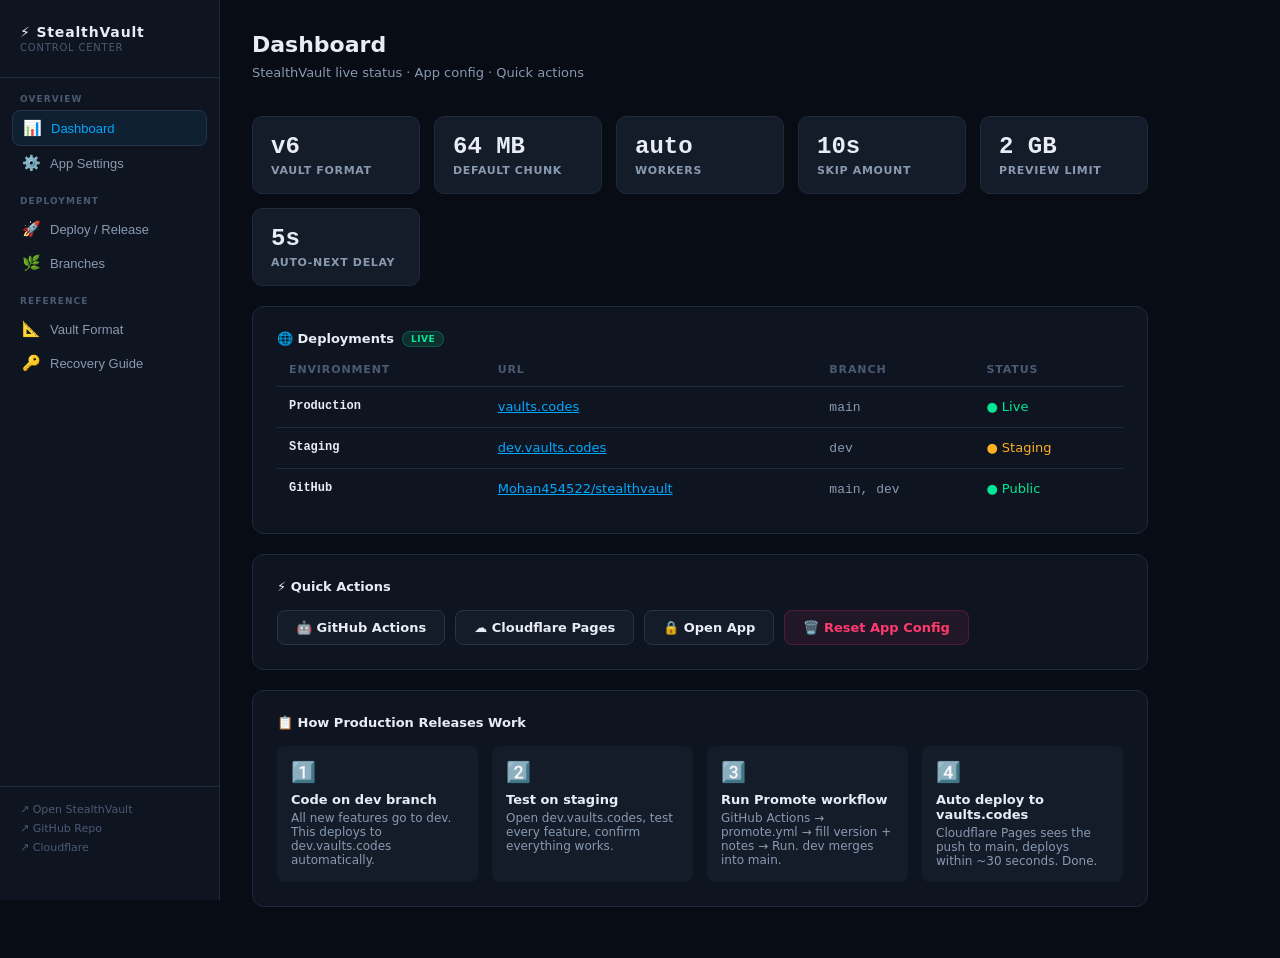
==== admin.html @ e1eabdc8 "feat: admin control center + GitHub Actions CI/CD pipeline admin.html — Control Center page:   - Das" ====
<!DOCTYPE html>
<html lang="en">
<head>
  <meta charset="UTF-8" />
  <meta name="viewport" content="width=device-width,initial-scale=1" />
  <title>StealthVault — Control Center</title>
  <style>
    :root {
      --bg:#080c14; --surface:#0f1520; --surface2:#141c2a; --surface3:#1a2235;
      --border:#1e2a3d; --border2:#263349;
      --text:#e8edf5; --text2:#8899b0; --text3:#4a5a72;
      --accent:#00a8ff; --accent2:#0066cc; --adim:rgba(0,168,255,0.08);
      --success:#00e896; --error:#ff3a6e; --warn:#ffb020; --purple:#7c3aed;
      --font:'Inter',system-ui,sans-serif; --mono:'JetBrains Mono','Fira Code',monospace;
      --t:0.18s ease;
    }
    * { box-sizing:border-box; margin:0; padding:0; }
    body { background:var(--bg); color:var(--text); font-family:var(--font); min-height:100vh; display:flex; }

    /* ── Sidebar ── */
    .sidebar {
      width:220px; flex-shrink:0; background:var(--surface); border-right:1px solid var(--border);
      display:flex; flex-direction:column; padding:24px 0; position:sticky; top:0; height:100vh; overflow-y:auto;
    }
    .sidebar-logo { padding:0 20px 24px; border-bottom:1px solid var(--border); margin-bottom:16px; }
    .sidebar-logo .logo-name { font-size:14px; font-weight:800; letter-spacing:0.06em; color:var(--text); }
    .sidebar-logo .logo-sub  { font-size:10px; color:var(--text3); margin-top:2px; letter-spacing:0.08em; text-transform:uppercase; }
    .nav-section { padding:0 12px; margin-bottom:8px; }
    .nav-section-title { font-size:9px; font-weight:700; letter-spacing:0.12em; color:var(--text3); text-transform:uppercase; padding:0 8px; margin-bottom:6px; }
    .nav-item {
      display:flex; align-items:center; gap:10px; padding:8px 10px; border-radius:8px;
      cursor:pointer; font-size:13px; color:var(--text2); transition:all var(--t); text-decoration:none;
      border:none; background:none; width:100%; text-align:left;
    }
    .nav-item:hover { background:var(--surface2); color:var(--text); }
    .nav-item.active { background:var(--adim); color:var(--accent); border:1px solid var(--border2); }
    .nav-item .nav-icon { font-size:15px; width:18px; text-align:center; flex-shrink:0; }
    .sidebar-footer { margin-top:auto; padding:16px 20px; border-top:1px solid var(--border); }
    .sidebar-footer a { font-size:11px; color:var(--text3); text-decoration:none; display:block; margin-bottom:6px; }
    .sidebar-footer a:hover { color:var(--accent); }

    /* ── Main content ── */
    .main { flex:1; overflow-y:auto; }
    .page { display:none; padding:32px; max-width:960px; }
    .page.active { display:block; }

    /* ── Page header ── */
    .page-header { margin-bottom:32px; }
    .page-header h1 { font-size:22px; font-weight:800; margin-bottom:6px; }
    .page-header p  { font-size:13px; color:var(--text2); line-height:1.6; }

    /* ── Cards ── */
    .card { background:var(--surface); border:1px solid var(--border); border-radius:12px; padding:24px; margin-bottom:20px; }
    .card-title { font-size:13px; font-weight:700; margin-bottom:16px; display:flex; align-items:center; gap:8px; }
    .card-title .badge { font-size:9px; padding:2px 8px; border-radius:10px; font-weight:700; letter-spacing:0.06em; text-transform:uppercase; }
    .badge-live    { background:rgba(0,232,150,0.12); color:var(--success); border:1px solid rgba(0,232,150,0.25); }
    .badge-staging { background:rgba(255,176,32,0.12); color:var(--warn); border:1px solid rgba(255,176,32,0.25); }
    .badge-info    { background:var(--adim); color:var(--accent); border:1px solid var(--border2); }

    /* ── Stats row ── */
    .stats-row { display:grid; grid-template-columns:repeat(auto-fill,minmax(160px,1fr)); gap:14px; margin-bottom:20px; }
    .stat-card {
      background:var(--surface2); border:1px solid var(--border); border-radius:10px;
      padding:16px 18px; display:flex; flex-direction:column; gap:4px;
    }
    .stat-value { font-size:24px; font-weight:800; font-family:var(--mono); color:var(--text); }
    .stat-label { font-size:11px; color:var(--text2); font-weight:600; text-transform:uppercase; letter-spacing:0.06em; }

    /* ── Settings grid ── */
    .settings-grid { display:flex; flex-direction:column; gap:14px; }
    .setting-row {
      display:flex; align-items:center; justify-content:space-between; gap:14px;
      padding:14px 16px; background:var(--surface2); border-radius:8px; border:1px solid var(--border);
    }
    .setting-info .setting-name { font-size:13px; font-weight:600; margin-bottom:3px; }
    .setting-info .setting-desc { font-size:11px; color:var(--text2); }
    .setting-control { flex-shrink:0; }
    select.admin-select {
      padding:7px 12px; border-radius:7px; border:1px solid var(--border2);
      background:var(--surface3); color:var(--text); font-size:13px; cursor:pointer;
      font-family:var(--mono); outline:none;
    }
    select.admin-select:focus { border-color:var(--accent2); }
    .toggle-wrap { display:flex; align-items:center; gap:8px; font-size:12px; color:var(--text2); }
    .toggle {
      appearance:none; width:40px; height:22px; border-radius:11px;
      background:var(--surface3); border:1px solid var(--border2); cursor:pointer;
      position:relative; transition:all 0.2s; flex-shrink:0;
    }
    .toggle::after {
      content:''; position:absolute; width:16px; height:16px; border-radius:50%;
      background:var(--text2); top:2px; left:2px; transition:all 0.2s;
    }
    .toggle:checked { background:var(--accent2); border-color:var(--accent2); }
    .toggle:checked::after { left:20px; background:#fff; }

    /* ── Button styles ── */
    .btn { padding:9px 18px; border-radius:8px; border:none; cursor:pointer; font-size:13px; font-weight:600; transition:all var(--t); font-family:var(--font); }
    .btn-primary { background:var(--surface2); color:var(--text); border:1px solid var(--border2); }
    .btn-primary:hover { border-color:var(--accent2); color:var(--accent); background:var(--adim); }
    .btn-success { background:rgba(0,232,150,0.1); color:var(--success); border:1px solid rgba(0,232,150,0.3); }
    .btn-success:hover { background:rgba(0,232,150,0.2); }
    .btn-danger  { background:rgba(255,58,110,0.08); color:var(--error); border:1px solid rgba(255,58,110,0.2); }
    .btn-danger:hover  { background:rgba(255,58,110,0.18); }
    .btn-accent  { background:var(--accent2); color:#fff; }
    .btn-accent:hover  { background:var(--accent); }
    .btn-row { display:flex; gap:10px; flex-wrap:wrap; margin-top:16px; }

    /* ── Release timeline ── */
    .timeline { display:flex; flex-direction:column; gap:0; }
    .timeline-item { display:flex; gap:16px; position:relative; padding-bottom:20px; }
    .timeline-item:last-child { padding-bottom:0; }
    .timeline-dot {
      width:10px; height:10px; border-radius:50%; flex-shrink:0; margin-top:5px;
      border:2px solid var(--border); background:var(--surface3);
    }
    .timeline-dot.live    { background:var(--success); border-color:var(--success); box-shadow:0 0 8px var(--success); }
    .timeline-dot.staging { background:var(--warn); border-color:var(--warn); }
    .timeline-line { position:absolute; left:4px; top:14px; bottom:0; width:2px; background:var(--border); }
    .timeline-item:last-child .timeline-line { display:none; }
    .timeline-content { flex:1; }
    .timeline-tag { font-size:12px; font-weight:700; font-family:var(--mono); color:var(--text); }
    .timeline-date { font-size:11px; color:var(--text3); margin-bottom:4px; }
    .timeline-notes { font-size:12px; color:var(--text2); line-height:1.5; }

    /* ── Workflow cards ── */
    .workflow-card {
      background:var(--surface2); border:1px solid var(--border); border-radius:10px;
      padding:18px 20px; display:flex; align-items:center; gap:16px; margin-bottom:12px;
    }
    .workflow-icon { font-size:24px; flex-shrink:0; }
    .workflow-info { flex:1; }
    .workflow-info h3 { font-size:13px; font-weight:700; margin-bottom:4px; }
    .workflow-info p  { font-size:12px; color:var(--text2); line-height:1.4; }
    .workflow-status { font-size:11px; font-weight:700; padding:4px 10px; border-radius:6px; flex-shrink:0; }
    .status-auto   { background:rgba(0,232,150,0.1); color:var(--success); }
    .status-manual { background:rgba(255,176,32,0.1); color:var(--warn); }

    /* ── Format docs ── */
    .format-block {
      background:var(--surface3); border:1px solid var(--border); border-radius:8px;
      padding:16px 18px; font-family:var(--mono); font-size:12px; line-height:1.8;
      color:var(--text2); overflow-x:auto;
    }
    .format-block .hl  { color:var(--accent); }
    .format-block .ok  { color:var(--success); }
    .format-block .dim { color:var(--text3); }

    /* ── Table ── */
    table { width:100%; border-collapse:collapse; font-size:13px; }
    th { text-align:left; font-size:11px; text-transform:uppercase; letter-spacing:0.08em; color:var(--text3); padding:0 12px 10px; border-bottom:1px solid var(--border); }
    td { padding:12px; border-bottom:1px solid var(--border); color:var(--text2); vertical-align:top; }
    td:first-child { color:var(--text); font-weight:600; font-family:var(--mono); font-size:12px; }
    tr:last-child td { border-bottom:none; }

    /* ── Toast ── */
    #toast { position:fixed; bottom:24px; right:24px; padding:12px 18px; border-radius:10px; font-size:13px; font-weight:600; opacity:0; transform:translateY(8px); transition:all 0.25s; pointer-events:none; z-index:999; }
    #toast.show { opacity:1; transform:translateY(0); }
    #toast.success { background:rgba(0,232,150,0.12); color:var(--success); border:1px solid rgba(0,232,150,0.3); }
    #toast.error   { background:rgba(255,58,110,0.12); color:var(--error);   border:1px solid rgba(255,58,110,0.3); }

    /* ── Responsive ── */
    @media(max-width:680px) {
      .sidebar { width:56px; }
      .sidebar-logo, .nav-section-title, .nav-item span:not(.nav-icon), .sidebar-footer { display:none; }
      .nav-item { justify-content:center; padding:10px; }
      .page { padding:20px 16px; }
    }
  </style>
</head>
<body>

<!-- SIDEBAR -->
<aside class="sidebar">
  <div class="sidebar-logo">
    <div class="logo-name">⚡ StealthVault</div>
    <div class="logo-sub">Control Center</div>
  </div>

  <div class="nav-section">
    <div class="nav-section-title">Overview</div>
    <button class="nav-item active" data-page="dashboard">
      <span class="nav-icon">📊</span><span>Dashboard</span>
    </button>
    <button class="nav-item" data-page="settings">
      <span class="nav-icon">⚙️</span><span>App Settings</span>
    </button>
  </div>

  <div class="nav-section" style="margin-top:8px;">
    <div class="nav-section-title">Deployment</div>
    <button class="nav-item" data-page="deploy">
      <span class="nav-icon">🚀</span><span>Deploy / Release</span>
    </button>
    <button class="nav-item" data-page="branches">
      <span class="nav-icon">🌿</span><span>Branches</span>
    </button>
  </div>

  <div class="nav-section" style="margin-top:8px;">
    <div class="nav-section-title">Reference</div>
    <button class="nav-item" data-page="format">
      <span class="nav-icon">📐</span><span>Vault Format</span>
    </button>
    <button class="nav-item" data-page="recovery">
      <span class="nav-icon">🔑</span><span>Recovery Guide</span>
    </button>
  </div>

  <div class="sidebar-footer">
    <a href="index.html" target="_blank">↗ Open StealthVault</a>
    <a href="https://github.com/Mohan454522/stealthvault" target="_blank">↗ GitHub Repo</a>
    <a href="https://dash.cloudflare.com" target="_blank">↗ Cloudflare</a>
  </div>
</aside>

<!-- MAIN -->
<div class="main">

  <!-- ─── DASHBOARD ─── -->
  <div class="page active" id="page-dashboard">
    <div class="page-header">
      <h1>Dashboard</h1>
      <p>StealthVault live status · App config · Quick actions</p>
    </div>

    <div class="stats-row">
      <div class="stat-card">
        <div class="stat-value" id="stat-version">v6</div>
        <div class="stat-label">Vault Format</div>
      </div>
      <div class="stat-card">
        <div class="stat-value" id="stat-chunk">64 MB</div>
        <div class="stat-label">Default Chunk</div>
      </div>
      <div class="stat-card">
        <div class="stat-value" id="stat-workers">auto</div>
        <div class="stat-label">Workers</div>
      </div>
      <div class="stat-card">
        <div class="stat-value" id="stat-skip">10s</div>
        <div class="stat-label">Skip Amount</div>
      </div>
      <div class="stat-card">
        <div class="stat-value" id="stat-preview">2 GB</div>
        <div class="stat-label">Preview Limit</div>
      </div>
      <div class="stat-card">
        <div class="stat-value" id="stat-delay">5s</div>
        <div class="stat-label">Auto-Next Delay</div>
      </div>
    </div>

    <div class="card">
      <div class="card-title">🌐 Deployments <span class="badge badge-live">Live</span></div>
      <table>
        <thead>
          <tr><th>Environment</th><th>URL</th><th>Branch</th><th>Status</th></tr>
        </thead>
        <tbody>
          <tr>
            <td>Production</td>
            <td><a href="https://vaults.codes" target="_blank" style="color:var(--accent)">vaults.codes</a></td>
            <td><code>main</code></td>
            <td style="color:var(--success)">● Live</td>
          </tr>
          <tr>
            <td>Staging</td>
            <td><a href="https://dev.vaults.codes" target="_blank" style="color:var(--accent)">dev.vaults.codes</a></td>
            <td><code>dev</code></td>
            <td style="color:var(--warn)">● Staging</td>
          </tr>
          <tr>
            <td>GitHub</td>
            <td><a href="https://github.com/Mohan454522/stealthvault" target="_blank" style="color:var(--accent)">Mohan454522/stealthvault</a></td>
            <td><code>main, dev</code></td>
            <td style="color:var(--success)">● Public</td>
          </tr>
        </tbody>
      </table>
    </div>

    <div class="card">
      <div class="card-title">⚡ Quick Actions</div>
      <div class="btn-row" style="margin-top:0;">
        <button class="btn btn-primary" onclick="window.open('https://github.com/Mohan454522/stealthvault/actions','_blank')">🤖 GitHub Actions</button>
        <button class="btn btn-primary" onclick="window.open('https://dash.cloudflare.com','_blank')">☁️ Cloudflare Pages</button>
        <button class="btn btn-primary" onclick="window.open('index.html','_blank')">🔒 Open App</button>
        <button class="btn btn-danger"  onclick="clearAllConfig()">🗑️ Reset App Config</button>
      </div>
    </div>

    <div class="card">
      <div class="card-title">📋 How Production Releases Work</div>
      <div style="display:grid;grid-template-columns:repeat(auto-fill,minmax(200px,1fr));gap:14px;">
        <div style="background:var(--surface2);border-radius:8px;padding:14px;">
          <div style="font-size:20px;margin-bottom:8px;">1️⃣</div>
          <div style="font-weight:700;font-size:13px;margin-bottom:4px;">Code on dev branch</div>
          <div style="font-size:12px;color:var(--text2);">All new features go to dev. This deploys to dev.vaults.codes automatically.</div>
        </div>
        <div style="background:var(--surface2);border-radius:8px;padding:14px;">
          <div style="font-size:20px;margin-bottom:8px;">2️⃣</div>
          <div style="font-weight:700;font-size:13px;margin-bottom:4px;">Test on staging</div>
          <div style="font-size:12px;color:var(--text2);">Open dev.vaults.codes, test every feature, confirm everything works.</div>
        </div>
        <div style="background:var(--surface2);border-radius:8px;padding:14px;">
          <div style="font-size:20px;margin-bottom:8px;">3️⃣</div>
          <div style="font-weight:700;font-size:13px;margin-bottom:4px;">Run Promote workflow</div>
          <div style="font-size:12px;color:var(--text2);">GitHub Actions → promote.yml → fill version + notes → Run. dev merges into main.</div>
        </div>
        <div style="background:var(--surface2);border-radius:8px;padding:14px;">
          <div style="font-size:20px;margin-bottom:8px;">4️⃣</div>
          <div style="font-weight:700;font-size:13px;margin-bottom:4px;">Auto deploy to vaults.codes</div>
          <div style="font-size:12px;color:var(--text2);">Cloudflare Pages sees the push to main, deploys within ~30 seconds. Done.</div>
        </div>
      </div>
    </div>
  </div>

  <!-- ─── APP SETTINGS ─── -->
  <div class="page" id="page-settings">
    <div class="page-header">
      <h1>App Settings</h1>
      <p>These are synced to localStorage on the same domain. Changing them here changes them in StealthVault too.</p>
    </div>

    <div class="card">
      <div class="card-title">🔧 Encryption Defaults</div>
      <div class="settings-grid">
        <div class="setting-row">
          <div class="setting-info">
            <div class="setting-name">Default Chunk Size</div>
            <div class="setting-desc">Larger = faster for big files but uses more RAM. Old vaults auto-detect their own chunk size.</div>
          </div>
          <div class="setting-control">
            <select class="admin-select" id="set-chunk">
              <option value="16">16 MB</option>
              <option value="32">32 MB</option>
              <option value="64" selected>64 MB (default)</option>
              <option value="128">128 MB</option>
              <option value="256">256 MB</option>
            </select>
          </div>
        </div>
        <div class="setting-row">
          <div class="setting-info">
            <div class="setting-name">Worker Count</div>
            <div class="setting-desc">Parallel crypto workers. 0 = auto (match CPU cores). More workers = faster on multi-core.</div>
          </div>
          <div class="setting-control">
            <select class="admin-select" id="set-workers">
              <option value="0">Auto</option>
              <option value="2">2</option>
              <option value="4">4</option>
              <option value="8">8</option>
              <option value="16">16</option>
            </select>
          </div>
        </div>
        <div class="setting-row">
          <div class="setting-info">
            <div class="setting-name">Preview Size Limit</div>
            <div class="setting-desc">Files larger than this show "Too large to preview" and require export.</div>
          </div>
          <div class="setting-control">
            <select class="admin-select" id="set-preview">
              <option value="512">512 MB</option>
              <option value="1024">1 GB</option>
              <option value="2048" selected>2 GB (default)</option>
              <option value="4096">4 GB</option>
              <option value="8192">8 GB</option>
            </select>
          </div>
        </div>
      </div>
    </div>

    <div class="card">
      <div class="card-title">🎬 Viewer Settings</div>
      <div class="settings-grid">
        <div class="setting-row">
          <div class="setting-info">
            <div class="setting-name">Skip Amount</div>
            <div class="setting-desc">How many seconds to skip forward/backward in videos/audio.</div>
          </div>
          <div class="setting-control">
            <select class="admin-select" id="set-skip">
              <option value="5">5s</option>
              <option value="10" selected>10s (default)</option>
              <option value="15">15s</option>
              <option value="30">30s</option>
            </select>
          </div>
        </div>
        <div class="setting-row">
          <div class="setting-info">
            <div class="setting-name">Auto-Play Next</div>
            <div class="setting-desc">Automatically play the next video/audio file when current one ends.</div>
          </div>
          <div class="setting-control">
            <div class="toggle-wrap">
              <span>Off</span>
              <input type="checkbox" class="toggle" id="set-autoplay" checked />
              <span>On</span>
            </div>
          </div>
        </div>
        <div class="setting-row">
          <div class="setting-info">
            <div class="setting-name">Auto-Next Delay</div>
            <div class="setting-desc">Countdown seconds before automatically going to next file.</div>
          </div>
          <div class="setting-control">
            <select class="admin-select" id="set-delay">
              <option value="3">3s</option>
              <option value="5" selected>5s (default)</option>
              <option value="10">10s</option>
            </select>
          </div>
        </div>
        <div class="setting-row">
          <div class="setting-info">
            <div class="setting-name">Prefetch Ahead</div>
            <div class="setting-desc">How many files ahead to pre-decrypt in the background.</div>
          </div>
          <div class="setting-control">
            <select class="admin-select" id="set-prefetch">
              <option value="1">1</option>
              <option value="2" selected>2 (default)</option>
              <option value="3">3</option>
              <option value="5">5</option>
            </select>
          </div>
        </div>
      </div>
    </div>

    <div class="btn-row">
      <button class="btn btn-success" onclick="saveSettings()">💾 Save to App</button>
      <button class="btn btn-danger"  onclick="resetSettings()">↩ Reset Defaults</button>
    </div>
    <p id="settings-save-msg" style="margin-top:12px;font-size:12px;color:var(--success);display:none;">✔ Settings saved — reload StealthVault to apply</p>
  </div>

  <!-- ─── DEPLOY / RELEASE ─── -->
  <div class="page" id="page-deploy">
    <div class="page-header">
      <h1>Deploy / Release</h1>
      <p>How to get code from dev to production. No terminal needed once you set this up.</p>
    </div>

    <div class="card">
      <div class="card-title">🤖 Automated Workflows</div>
      <div class="workflow-card">
        <div class="workflow-icon">✅</div>
        <div class="workflow-info">
          <h3>CI — Validate on every push</h3>
          <p>Runs automatically when you push to <code>dev</code> or <code>main</code>. Checks file existence, JS syntax, critical functions. Takes ~10 seconds.</p>
        </div>
        <div class="workflow-status status-auto">Auto</div>
      </div>
      <div class="workflow-card">
        <div class="workflow-icon">🚀</div>
        <div class="workflow-info">
          <h3>Promote dev → main (Release)</h3>
          <p>Manually triggered. You fill in the version number and release notes, choose dry_run=no, and it merges dev into main + creates a GitHub Release. Cloudflare then auto-deploys to vaults.codes.</p>
        </div>
        <div class="workflow-status status-manual">Manual</div>
      </div>
      <div class="workflow-card">
        <div class="workflow-icon">☁️</div>
        <div class="workflow-info">
          <h3>Cloudflare Pages — Auto deploy</h3>
          <p>Every push to <code>dev</code> → dev.vaults.codes (within 30s). Every push to <code>main</code> → vaults.codes (within 30s). No action required.</p>
        </div>
        <div class="workflow-status status-auto">Auto</div>
      </div>
    </div>

    <div class="card">
      <div class="card-title">📋 Step-by-step: Release to Production</div>
      <div style="font-size:13px;line-height:1.9;color:var(--text2);">
        <div style="display:grid;gap:12px;">
          <div style="background:var(--surface2);border-radius:8px;padding:14px 16px;">
            <strong style="color:var(--text);">Step 1:</strong> Push your code to dev (I do this for you automatically after each session)
            <br><code style="color:var(--accent);font-family:var(--mono);font-size:12px;">git push origin dev</code>
          </div>
          <div style="background:var(--surface2);border-radius:8px;padding:14px 16px;">
            <strong style="color:var(--text);">Step 2:</strong> Test on staging at
            <a href="https://dev.vaults.codes" target="_blank" style="color:var(--accent);">dev.vaults.codes</a>
            — encrypt a file, open it, test every button
          </div>
          <div style="background:var(--surface2);border-radius:8px;padding:14px 16px;">
            <strong style="color:var(--text);">Step 3:</strong> Go to
            <a href="https://github.com/Mohan454522/stealthvault/actions/workflows/promote.yml" target="_blank" style="color:var(--accent);">GitHub Actions → promote.yml → Run workflow</a>
            <br>Fill in: version (e.g. v1.2.0), release notes, dry_run=<strong>no</strong>
          </div>
          <div style="background:var(--surface2);border-radius:8px;padding:14px 16px;">
            <strong style="color:var(--text);">Step 4:</strong> Wait 30 seconds →
            <a href="https://vaults.codes" target="_blank" style="color:var(--accent);">vaults.codes</a>
            is updated. Done ✔
          </div>
        </div>
      </div>
    </div>

    <div class="card">
      <div class="card-title">🏢 How Real Companies Do This</div>
      <table>
        <thead><tr><th>What</th><th>How companies do it</th><th>StealthVault version</th></tr></thead>
        <tbody>
          <tr><td>Branches</td><td>main (prod), staging, feature/* branches</td><td>main + dev</td></tr>
          <tr><td>Code review</td><td>Pull Request reviewed by 2 engineers before merge</td><td>You are the engineer — just test on staging</td></tr>
          <tr><td>CI</td><td>Lint, unit tests, integration tests, build, security scan</td><td>File check + JS syntax check</td></tr>
          <tr><td>Deploy</td><td>Jenkins/GitLab CI/AWS CodeDeploy builds Docker, pushes to Kubernetes</td><td>Cloudflare Pages (zero config, free)</td></tr>
          <tr><td>Versioning</td><td>Semantic versioning: v1.0.0, v1.1.0, v2.0.0</td><td>Same — tracked in GitHub Releases</td></tr>
          <tr><td>Rollback</td><td>Re-deploy previous container image</td><td>Cloudflare Pages → Deployments → click previous build → Rollback</td></tr>
          <tr><td>Monitoring</td><td>Datadog, Sentry, PagerDuty</td><td>Cloudflare Analytics (free, auto)</td></tr>
          <tr><td>Secrets</td><td>AWS Secrets Manager, Vault by HashiCorp</td><td>No server = no secrets needed</td></tr>
        </tbody>
      </table>
    </div>
  </div>

  <!-- ─── BRANCHES ─── -->
  <div class="page" id="page-branches">
    <div class="page-header">
      <h1>Branches &amp; Git Workflow</h1>
      <p>How StealthVault is structured in git and what each branch means.</p>
    </div>

    <div class="card">
      <div class="card-title">🌿 Branch Map</div>
      <div class="timeline">
        <div class="timeline-item">
          <div style="position:relative;">
            <div class="timeline-dot live"></div>
            <div class="timeline-line"></div>
          </div>
          <div class="timeline-content">
            <div class="timeline-tag">main <span class="badge badge-live" style="margin-left:8px;">PRODUCTION</span></div>
            <div class="timeline-date">→ vaults.codes</div>
            <div class="timeline-notes">Only updated by the promote workflow. Never push directly. Protected.</div>
          </div>
        </div>
        <div class="timeline-item">
          <div style="position:relative;">
            <div class="timeline-dot staging"></div>
            <div class="timeline-line"></div>
          </div>
          <div class="timeline-content">
            <div class="timeline-tag">dev <span class="badge badge-staging" style="margin-left:8px;">STAGING</span></div>
            <div class="timeline-date">→ dev.vaults.codes</div>
            <div class="timeline-notes">This is where all development happens. Push here after every feature or fix. I push here automatically.</div>
          </div>
        </div>
        <div class="timeline-item">
          <div style="position:relative;">
            <div class="timeline-dot"></div>
          </div>
          <div class="timeline-content">
            <div class="timeline-tag">feature/xxx <span class="badge badge-info" style="margin-left:8px;">OPTIONAL</span></div>
            <div class="timeline-date">→ no auto deploy</div>
            <div class="timeline-notes">For big experimental features. Branch off dev, develop, merge back into dev when done. Not required for small changes.</div>
          </div>
        </div>
      </div>
    </div>

    <div class="card">
      <div class="card-title">📦 Versioning (how to name releases)</div>
      <table>
        <thead><tr><th>Version</th><th>When to use</th><th>Examples</th></tr></thead>
        <tbody>
          <tr><td>v1.0.0 → v1.0.1</td><td>Patch — bug fix only</td><td>Fix progress bar sticking, fix crash on large files</td></tr>
          <tr><td>v1.0.0 → v1.1.0</td><td>Minor — new feature, backward compatible</td><td>Add gallery type filter, add swipe gestures</td></tr>
          <tr><td>v1.0.0 → v2.0.0</td><td>Major — breaking change</td><td>Vault format change, encryption algorithm change</td></tr>
        </tbody>
      </table>
      <div style="margin-top:14px;font-size:12px;color:var(--text2);">
        ⚠ StealthVault vault format changed in v6. All files encrypted with v6 format (MAGIC bytes <code style="color:var(--accent)">53564C540006</code>) are always compatible.
      </div>
    </div>
  </div>

  <!-- ─── VAULT FORMAT ─── -->
  <div class="page" id="page-format">
    <div class="page-header">
      <h1>Vault Format v6</h1>
      <p>Complete specification of the StealthVault v6 binary format. Use this to manually recover files if the app is ever unavailable.</p>
    </div>

    <div class="card">
      <div class="card-title">📐 Binary Layout</div>
      <div class="format-block">
<span class="dim">┌─────────────────────────────────────────────────────┐</span>
<span class="dim">│</span>  <span class="ok">COVER IMAGE BYTES</span>        <span class="dim">← arbitrary length (any JPEG)</span>
<span class="dim">├─────────────────────────────────────────────────────┤</span>
<span class="dim">│</span>  <span class="hl">PAYLOAD HEADER:</span>
<span class="dim">│</span>    MAGIC       [8 bytes]  <span class="dim">= 53 56 4C 54 00 06 00 00</span>
<span class="dim">│</span>    SALT        [16 bytes] <span class="dim">= random, per-file</span>
<span class="dim">│</span>    CHUNK_SIZE  [4 bytes]  <span class="dim">= uint32 LE ← stored at encrypt time</span>
<span class="dim">│</span>    FILE_COUNT  [4 bytes]  <span class="dim">= uint32 LE</span>
<span class="dim">│</span>    For each file:
<span class="dim">│</span>      META_ENC_LEN [4 bytes]  <span class="dim">= uint32 LE</span>
<span class="dim">│</span>      META_ENC     [N bytes]  <span class="dim">= AES-GCM(IV[12] + JSON + tag[16])</span>
<span class="dim">│</span>        <span class="dim">JSON = { name, size, mime, nChunks, chunkSz }</span>
<span class="dim">├─────────────────────────────────────────────────────┤</span>
<span class="dim">│</span>  <span class="hl">PAYLOAD DATA:</span>
<span class="dim">│</span>    For each file, for each chunk:
<span class="dim">│</span>      CHUNK_ENC_LEN [4 bytes]  <span class="dim">= uint32 LE</span>
<span class="dim">│</span>      CHUNK_ENC     [N bytes]  <span class="dim">= AES-GCM(IV[12] + data + tag[16])</span>
<span class="dim">├─────────────────────────────────────────────────────┤</span>
<span class="dim">│</span>  <span class="hl">TRAILER</span> <span class="dim">(last 20 bytes, always at end of file):</span>
<span class="dim">│</span>    COVER_SIZE  [8 bytes]  <span class="dim">= uint64 LE (bytes of cover image)</span>
<span class="dim">│</span>    HEADER_SIZE [4 bytes]  <span class="dim">= uint32 LE (bytes of payload header)</span>
<span class="dim">│</span>    END_MARKER  [8 bytes]  <span class="dim">= DE AD 56 36 00 00 DE AD</span>
<span class="dim">└─────────────────────────────────────────────────────┘</span>
      </div>
    </div>

    <div class="card">
      <div class="card-title">🔐 Key Derivation</div>
      <table>
        <thead><tr><th>Parameter</th><th>Value</th></tr></thead>
        <tbody>
          <tr><td>Algorithm</td><td>PBKDF2-SHA-256</td></tr>
          <tr><td>Iterations</td><td>310,000 rounds</td></tr>
          <tr><td>Salt</td><td>16 bytes random per vault file</td></tr>
          <tr><td>Output</td><td>256-bit AES key</td></tr>
          <tr><td>Encryption</td><td>AES-256-GCM (authenticated)</td></tr>
          <tr><td>IV per chunk</td><td>12 bytes random</td></tr>
          <tr><td>Auth tag</td><td>16 bytes (included in CHUNK_ENC)</td></tr>
          <tr><td>Standard</td><td>Web Crypto API (SubtleCrypto) — browser-native, no dependencies</td></tr>
        </tbody>
      </table>
    </div>

    <div class="card">
      <div class="card-title">🔍 How to identify a vault file</div>
      <div style="font-size:13px;color:var(--text2);line-height:1.7;">
        <p>The file looks like a normal JPEG. To verify it's a StealthVault v6 file:</p>
        <ol style="margin:12px 0 0 18px;display:flex;flex-direction:column;gap:8px;">
          <li>Open the file in a hex editor</li>
          <li>Read the last 8 bytes → must be <code style="color:var(--accent)">DE AD 56 36 00 00 DE AD</code></li>
          <li>Read bytes at <code>[fileSize - 20]</code> for 8 bytes → COVER_SIZE</li>
          <li>Read bytes at <code>[fileSize - 12]</code> for 4 bytes → HEADER_SIZE</li>
          <li>Jump to <code>[COVER_SIZE]</code> and read 8 bytes → must be <code style="color:var(--accent)">53 56 4C 54 00 06 00 00</code></li>
        </ol>
        <p style="margin-top:12px;">If all checks pass: it's a StealthVault v6 file. The cover image is bytes 0 to COVER_SIZE-1.</p>
      </div>
    </div>
  </div>

  <!-- ─── RECOVERY ─── -->
  <div class="page" id="page-recovery">
    <div class="page-header">
      <h1>Recovery Guide</h1>
      <p>How to recover your files even if StealthVault.codes is down and you only have your vault images.</p>
    </div>

    <div class="card" style="border-color:rgba(255,176,32,0.3);">
      <div class="card-title">⚠️ What you need to decrypt a vault</div>
      <div style="display:grid;grid-template-columns:repeat(auto-fill,minmax(180px,1fr));gap:12px;margin-top:4px;">
        <div style="background:rgba(0,232,150,0.06);border:1px solid rgba(0,232,150,0.2);border-radius:8px;padding:14px;">
          <div style="font-size:18px;margin-bottom:6px;">🖼️</div>
          <div style="font-weight:700;font-size:13px;margin-bottom:4px;">The vault image file(s)</div>
          <div style="font-size:12px;color:var(--text2);">The JPEG/PNG images you encrypted. Without these, nothing can be done.</div>
        </div>
        <div style="background:rgba(0,232,150,0.06);border:1px solid rgba(0,232,150,0.2);border-radius:8px;padding:14px;">
          <div style="font-size:18px;margin-bottom:6px;">🔑</div>
          <div style="font-weight:700;font-size:13px;margin-bottom:4px;">Your passphrase</div>
          <div style="font-size:12px;color:var(--text2);">The password you used at encryption time. Cannot be reset or recovered.</div>
        </div>
        <div style="background:rgba(0,168,255,0.06);border:1px solid rgba(0,168,255,0.2);border-radius:8px;padding:14px;">
          <div style="font-size:18px;margin-bottom:6px;">🌐</div>
          <div style="font-weight:700;font-size:13px;margin-bottom:4px;">A web browser</div>
          <div style="font-size:12px;color:var(--text2);">Chrome 89+, Edge 89+, Firefox 90+, Safari 15+. No internet needed if you have the files.</div>
        </div>
      </div>
    </div>

    <div class="card">
      <div class="card-title">🆘 If vaults.codes is down</div>
      <div style="font-size:13px;color:var(--text2);line-height:1.8;">
        <strong style="color:var(--text);">Option 1 — Use the GitHub source directly:</strong>
        <div style="background:var(--surface2);border-radius:8px;padding:12px 14px;margin:8px 0;font-family:var(--mono);font-size:12px;color:var(--accent);">
          Download from: github.com/Mohan454522/stealthvault<br>
          → Download ZIP → Extract → Open index.html in browser
        </div>
        <strong style="color:var(--text);">Option 2 — Cloudflare Pages backup URL:</strong>
        <div style="background:var(--surface2);border-radius:8px;padding:12px 14px;margin:8px 0;font-family:var(--mono);font-size:12px;color:var(--accent);">
          stealthvault-[hash].pages.dev (check Cloudflare dashboard for the exact URL)
        </div>
        <strong style="color:var(--text);">Option 3 — Run locally:</strong>
        <div style="background:var(--surface2);border-radius:8px;padding:12px 14px;margin:8px 0;font-family:var(--mono);font-size:12px;color:var(--text2);">
          Open index.html directly in Chrome/Edge. File:// URLs work fine.
        </div>
      </div>
    </div>

    <div class="card">
      <div class="card-title">📌 What to save (keep this somewhere safe)</div>
      <div style="background:var(--surface2);border:1px solid var(--warn);border-radius:8px;padding:16px;font-size:13px;color:var(--text2);line-height:1.8;">
        Save this in a note app, printed paper, or USB drive:
        <ol style="margin:10px 0 0 18px;display:flex;flex-direction:column;gap:6px;">
          <li>Your vault images (the encrypted JPEG files)</li>
          <li>Your passphrase(s) — written down or in a password manager</li>
          <li>This URL: <strong style="color:var(--accent);">github.com/Mohan454522/stealthvault</strong></li>
          <li>Note: "Open index.html in Chrome. File picker → select vault image → enter passphrase → Unlock."</li>
        </ol>
        <div style="margin-top:14px;font-size:12px;color:var(--warn);">
          ⚠ The encryption key is derived ONLY from your passphrase + the salt stored in the file. There is no recovery key, no backdoor, no server. If you forget your passphrase, the files are gone.
        </div>
      </div>
    </div>
  </div>

</div><!-- /main -->

<div id="toast"></div>

<script>
  // ── Navigation ──
  document.querySelectorAll('.nav-item[data-page]').forEach(btn => {
    btn.addEventListener('click', () => {
      document.querySelectorAll('.nav-item').forEach(b => b.classList.remove('active'));
      document.querySelectorAll('.page').forEach(p => p.classList.remove('active'));
      btn.classList.add('active');
      document.getElementById('page-' + btn.dataset.page).classList.add('active');
    });
  });

  // ── localStorage CONFIG key (same as app.js) ──
  const CONFIG_KEY = 'sv-config-v1';
  const DEFAULTS = { chunkSizeMB:64, workerCount:0, skipSeconds:10, autoPlayNext:true, autoPlayDelay:5, prefetchAhead:2, previewLimitMB:2048 };

  function loadCfg() {
    try { return { ...DEFAULTS, ...JSON.parse(localStorage.getItem(CONFIG_KEY) || '{}') }; }
    catch { return { ...DEFAULTS }; }
  }
  function saveCfg(cfg) { localStorage.setItem(CONFIG_KEY, JSON.stringify(cfg)); }

  function syncUI() {
    const c = loadCfg();
    // Dashboard stats
    document.getElementById('stat-chunk').textContent   = c.chunkSizeMB + ' MB';
    document.getElementById('stat-workers').textContent = c.workerCount === 0 ? 'auto' : c.workerCount;
    document.getElementById('stat-skip').textContent    = c.skipSeconds + 's';
    document.getElementById('stat-preview').textContent = c.previewLimitMB >= 1024 ? (c.previewLimitMB/1024) + ' GB' : c.previewLimitMB + ' MB';
    document.getElementById('stat-delay').textContent   = c.autoPlayDelay + 's';
    // Settings selects
    document.getElementById('set-chunk').value    = c.chunkSizeMB;
    document.getElementById('set-workers').value  = c.workerCount;
    document.getElementById('set-skip').value     = c.skipSeconds;
    document.getElementById('set-autoplay').checked = c.autoPlayNext;
    document.getElementById('set-delay').value    = c.autoPlayDelay;
    document.getElementById('set-preview').value  = c.previewLimitMB;
  }

  function saveSettings() {
    const cfg = loadCfg();
    cfg.chunkSizeMB    = Number(document.getElementById('set-chunk').value);
    cfg.workerCount    = Number(document.getElementById('set-workers').value);
    cfg.skipSeconds    = Number(document.getElementById('set-skip').value);
    cfg.autoPlayNext   = document.getElementById('set-autoplay').checked;
    cfg.autoPlayDelay  = Number(document.getElementById('set-delay').value);
    cfg.previewLimitMB = Number(document.getElementById('set-preview').value);
    saveCfg(cfg);
    syncUI();
    document.getElementById('settings-save-msg').style.display = 'block';
    toast('✔ Settings saved to app!', 'success');
  }

  function resetSettings() {
    saveCfg({ ...DEFAULTS });
    syncUI();
    toast('↩ Settings reset to defaults', 'success');
  }

  function clearAllConfig() {
    if (!confirm('Clear all StealthVault settings from this browser? (vaults will NOT be affected)')) return;
    localStorage.removeItem(CONFIG_KEY);
    localStorage.removeItem('sv-last-tab');
    syncUI();
    toast('🗑 Config cleared', 'success');
  }

  // ── Toast ──
  let _toastTimer;
  function toast(msg, type='success') {
    const el = document.getElementById('toast');
    el.textContent = msg; el.className = `show ${type}`;
    clearTimeout(_toastTimer);
    _toastTimer = setTimeout(() => el.classList.remove('show'), 3000);
  }

  syncUI();
</script>
</body>
</html>
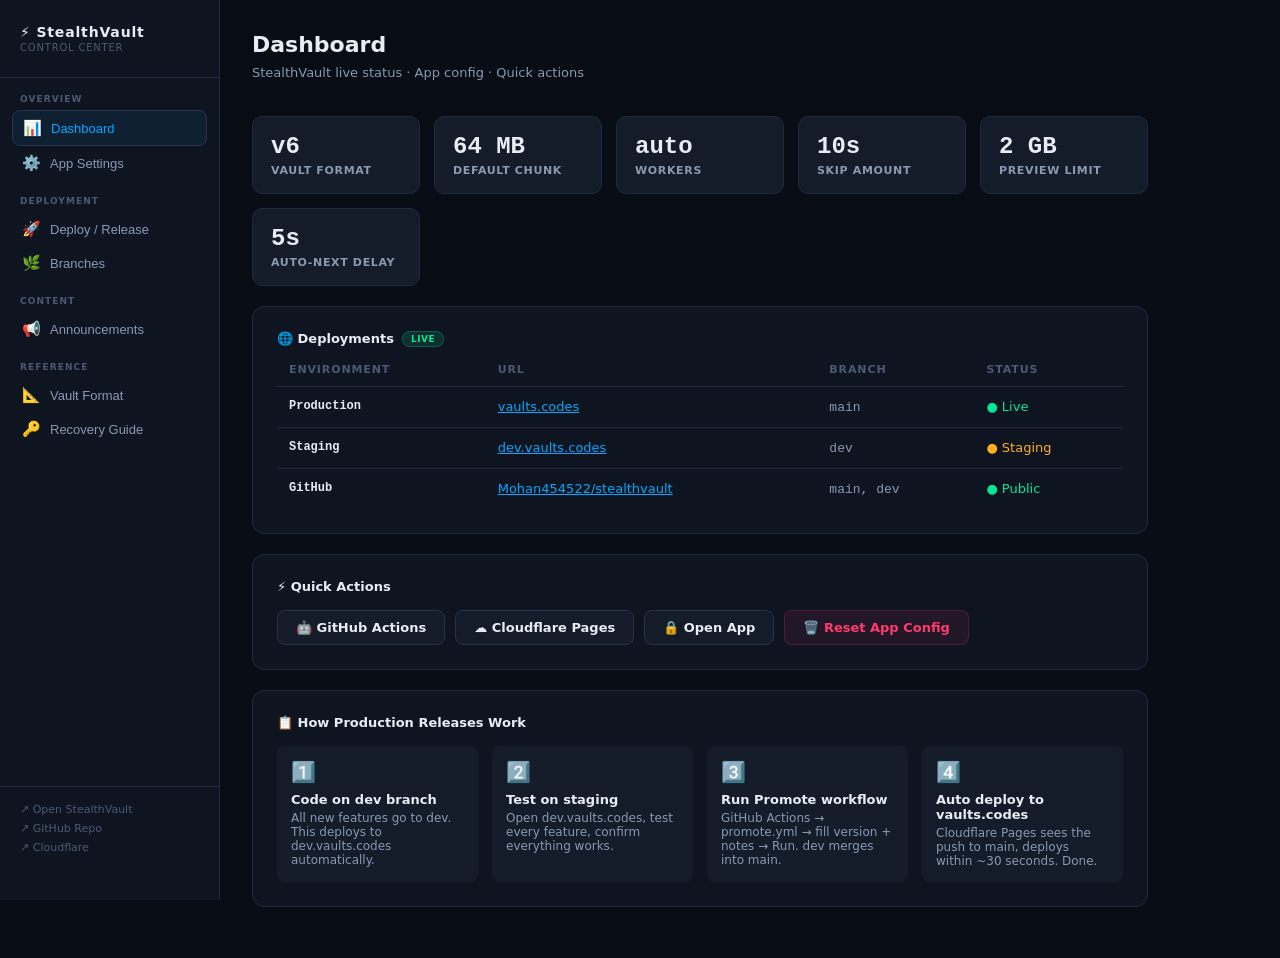
==== commit b753fe1c: "feat: complete announcement popup UI and admin panel integration" ====
--- a/admin.html
+++ b/admin.html
@@ -194,6 +194,13 @@
     </button>
     <button class="nav-item" data-page="branches">
       <span class="nav-icon">🌿</span><span>Branches</span>
+    </button>
+  </div>
+
+  <div class="nav-section" style="margin-top:8px;">
+    <div class="nav-section-title">Content</div>
+    <button class="nav-item" data-page="announcement">
+      <span class="nav-icon">📢</span><span>Announcements</span>
     </button>
   </div>
 
@@ -716,6 +723,27 @@
     </div>
   </div>
 
+  <div class="page" id="page-announcement">
+    <div class="page-header">
+      <h1>Announcements</h1>
+      <p style="color:var(--text2);margin-top:4px;">Manage the popup announcement shown to users.</p>
+    </div>
+    
+    <div class="card">
+      <div class="setting-row">
+        <div>
+          <label>announcement.json</label>
+          <div class="setting-desc">Edit the JSON payload below. Note: You must commit this file to Git for users to see it.</div>
+        </div>
+      </div>
+      <textarea id="anno-json-editor" style="width:100%;height:300px;background:#0d0d0d;color:#10b981;border:1px solid #333;border-radius:6px;padding:12px;font-family:monospace;white-space:pre;"></textarea>
+      <div style="display:flex;gap:12px;margin-top:16px;">
+        <button id="btn-anno-preview" class="btn">Preview Popup</button>
+        <button id="btn-anno-save" class="btn" style="background:var(--accent);color:#000;border:none;">Save Locally</button>
+      </div>
+    </div>
+  </div>
+
 </div><!-- /main -->
 
 <div id="toast"></div>
@@ -796,6 +824,44 @@
   }
 
   syncUI();
+  // ── ANNOUNCEMENTS ──
+  const annoEditor = document.getElementById('anno-json-editor');
+  
+  // Try to load existing JSON
+  fetch('announcement.json?t=' + Date.now())
+    .then(r => r.text())
+    .then(t => annoEditor.value = t)
+    .catch(() => annoEditor.value = '{\n  "active": false,\n  "id": "ann-1",\n  "title": "Welcome!",\n  "text": "Write your text here...",\n  "buttonText": "Got it!",\n  "dismissMode": "permanent"\n}');
+
+  document.getElementById('btn-anno-preview').addEventListener('click', () => {
+    try {
+      const ann = JSON.parse(annoEditor.value);
+      // We must call the viewer window to show preview, or we can just open index.html in a popup
+      // Since admin is separate, let's open a preview window
+      const win = window.open('index.html', '_blank');
+      if (win) {
+        win.onload = () => {
+          if (win._annoPreview) win._annoPreview(ann);
+          else alert("Preview function not found in viewer.");
+        };
+      } else {
+        alert("Popup blocked.");
+      }
+    } catch (e) {
+      toast('Invalid JSON: ' + e.message, true);
+    }
+  });
+
+  document.getElementById('btn-anno-save').addEventListener('click', async () => {
+    try {
+      JSON.parse(annoEditor.value); // validate
+      // In a real app we'd need a backend endpoint or File System Access API to write to announcement.json
+      toast('To save, copy the JSON and overwrite announcement.json locally.');
+    } catch(e) {
+      toast('Invalid JSON: ' + e.message, true);
+    }
+  });
+
 </script>
 </body>
 </html>
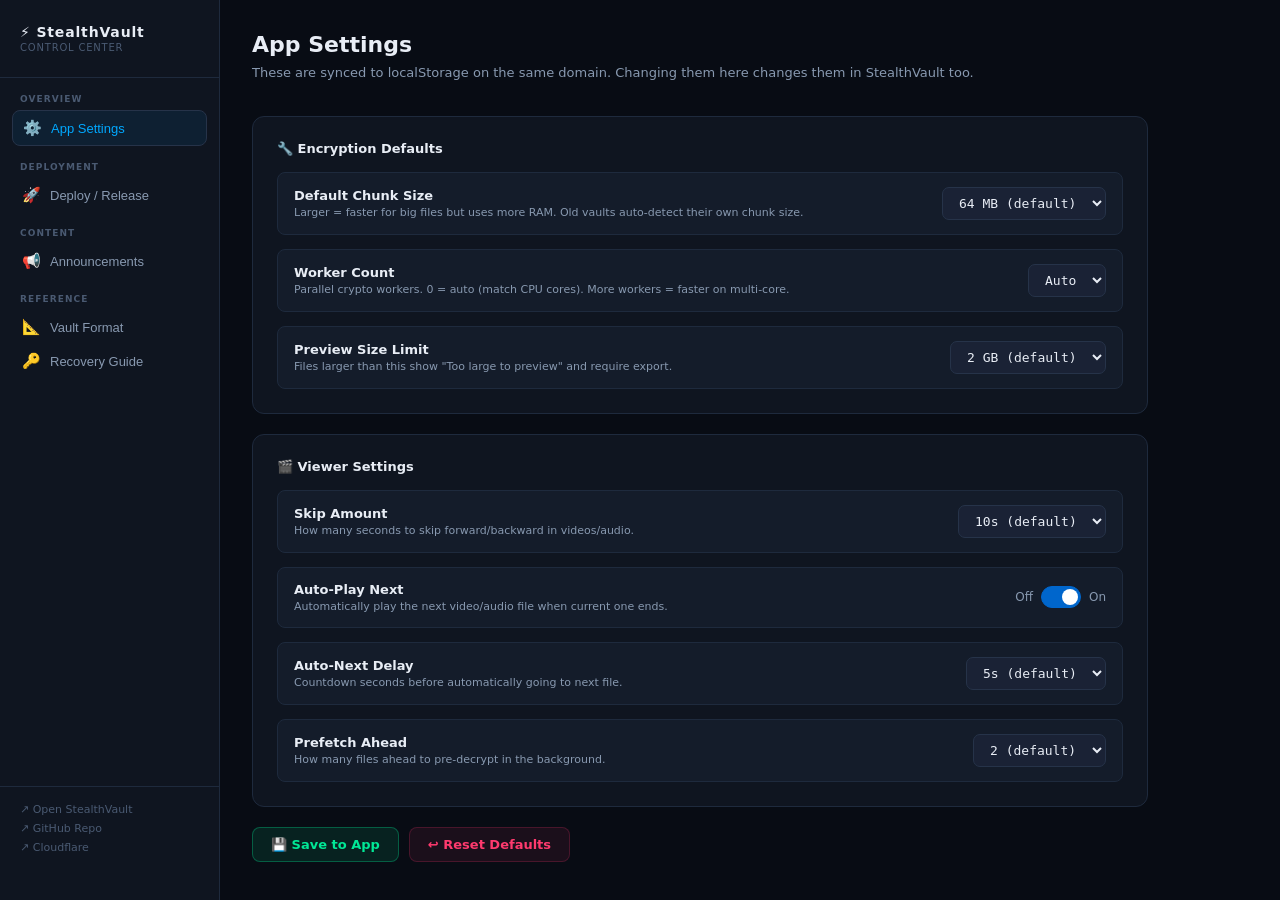
==== commit 6b06b23b: "chore: repository cleanup, remove unnecessary pages, add README" ====
--- a/admin.html
+++ b/admin.html
@@ -179,10 +179,7 @@
 
   <div class="nav-section">
     <div class="nav-section-title">Overview</div>
-    <button class="nav-item active" data-page="dashboard">
-      <span class="nav-icon">📊</span><span>Dashboard</span>
-    </button>
-    <button class="nav-item" data-page="settings">
+    <button class="nav-item active" data-page="settings">
       <span class="nav-icon">⚙️</span><span>App Settings</span>
     </button>
   </div>
@@ -191,9 +188,6 @@
     <div class="nav-section-title">Deployment</div>
     <button class="nav-item" data-page="deploy">
       <span class="nav-icon">🚀</span><span>Deploy / Release</span>
-    </button>
-    <button class="nav-item" data-page="branches">
-      <span class="nav-icon">🌿</span><span>Branches</span>
     </button>
   </div>
 
@@ -224,108 +218,8 @@
 <!-- MAIN -->
 <div class="main">
 
-  <!-- ─── DASHBOARD ─── -->
-  <div class="page active" id="page-dashboard">
-    <div class="page-header">
-      <h1>Dashboard</h1>
-      <p>StealthVault live status · App config · Quick actions</p>
-    </div>
-
-    <div class="stats-row">
-      <div class="stat-card">
-        <div class="stat-value" id="stat-version">v6</div>
-        <div class="stat-label">Vault Format</div>
-      </div>
-      <div class="stat-card">
-        <div class="stat-value" id="stat-chunk">64 MB</div>
-        <div class="stat-label">Default Chunk</div>
-      </div>
-      <div class="stat-card">
-        <div class="stat-value" id="stat-workers">auto</div>
-        <div class="stat-label">Workers</div>
-      </div>
-      <div class="stat-card">
-        <div class="stat-value" id="stat-skip">10s</div>
-        <div class="stat-label">Skip Amount</div>
-      </div>
-      <div class="stat-card">
-        <div class="stat-value" id="stat-preview">2 GB</div>
-        <div class="stat-label">Preview Limit</div>
-      </div>
-      <div class="stat-card">
-        <div class="stat-value" id="stat-delay">5s</div>
-        <div class="stat-label">Auto-Next Delay</div>
-      </div>
-    </div>
-
-    <div class="card">
-      <div class="card-title">🌐 Deployments <span class="badge badge-live">Live</span></div>
-      <table>
-        <thead>
-          <tr><th>Environment</th><th>URL</th><th>Branch</th><th>Status</th></tr>
-        </thead>
-        <tbody>
-          <tr>
-            <td>Production</td>
-            <td><a href="https://vaults.codes" target="_blank" style="color:var(--accent)">vaults.codes</a></td>
-            <td><code>main</code></td>
-            <td style="color:var(--success)">● Live</td>
-          </tr>
-          <tr>
-            <td>Staging</td>
-            <td><a href="https://dev.vaults.codes" target="_blank" style="color:var(--accent)">dev.vaults.codes</a></td>
-            <td><code>dev</code></td>
-            <td style="color:var(--warn)">● Staging</td>
-          </tr>
-          <tr>
-            <td>GitHub</td>
-            <td><a href="https://github.com/Mohan454522/stealthvault" target="_blank" style="color:var(--accent)">Mohan454522/stealthvault</a></td>
-            <td><code>main, dev</code></td>
-            <td style="color:var(--success)">● Public</td>
-          </tr>
-        </tbody>
-      </table>
-    </div>
-
-    <div class="card">
-      <div class="card-title">⚡ Quick Actions</div>
-      <div class="btn-row" style="margin-top:0;">
-        <button class="btn btn-primary" onclick="window.open('https://github.com/Mohan454522/stealthvault/actions','_blank')">🤖 GitHub Actions</button>
-        <button class="btn btn-primary" onclick="window.open('https://dash.cloudflare.com','_blank')">☁️ Cloudflare Pages</button>
-        <button class="btn btn-primary" onclick="window.open('index.html','_blank')">🔒 Open App</button>
-        <button class="btn btn-danger"  onclick="clearAllConfig()">🗑️ Reset App Config</button>
-      </div>
-    </div>
-
-    <div class="card">
-      <div class="card-title">📋 How Production Releases Work</div>
-      <div style="display:grid;grid-template-columns:repeat(auto-fill,minmax(200px,1fr));gap:14px;">
-        <div style="background:var(--surface2);border-radius:8px;padding:14px;">
-          <div style="font-size:20px;margin-bottom:8px;">1️⃣</div>
-          <div style="font-weight:700;font-size:13px;margin-bottom:4px;">Code on dev branch</div>
-          <div style="font-size:12px;color:var(--text2);">All new features go to dev. This deploys to dev.vaults.codes automatically.</div>
-        </div>
-        <div style="background:var(--surface2);border-radius:8px;padding:14px;">
-          <div style="font-size:20px;margin-bottom:8px;">2️⃣</div>
-          <div style="font-weight:700;font-size:13px;margin-bottom:4px;">Test on staging</div>
-          <div style="font-size:12px;color:var(--text2);">Open dev.vaults.codes, test every feature, confirm everything works.</div>
-        </div>
-        <div style="background:var(--surface2);border-radius:8px;padding:14px;">
-          <div style="font-size:20px;margin-bottom:8px;">3️⃣</div>
-          <div style="font-weight:700;font-size:13px;margin-bottom:4px;">Run Promote workflow</div>
-          <div style="font-size:12px;color:var(--text2);">GitHub Actions → promote.yml → fill version + notes → Run. dev merges into main.</div>
-        </div>
-        <div style="background:var(--surface2);border-radius:8px;padding:14px;">
-          <div style="font-size:20px;margin-bottom:8px;">4️⃣</div>
-          <div style="font-weight:700;font-size:13px;margin-bottom:4px;">Auto deploy to vaults.codes</div>
-          <div style="font-size:12px;color:var(--text2);">Cloudflare Pages sees the push to main, deploys within ~30 seconds. Done.</div>
-        </div>
-      </div>
-    </div>
-  </div>
-
   <!-- ─── APP SETTINGS ─── -->
-  <div class="page" id="page-settings">
+  <div class="page active" id="page-settings">
     <div class="page-header">
       <h1>App Settings</h1>
       <p>These are synced to localStorage on the same domain. Changing them here changes them in StealthVault too.</p>
@@ -526,67 +420,6 @@
           <tr><td>Secrets</td><td>AWS Secrets Manager, Vault by HashiCorp</td><td>No server = no secrets needed</td></tr>
         </tbody>
       </table>
-    </div>
-  </div>
-
-  <!-- ─── BRANCHES ─── -->
-  <div class="page" id="page-branches">
-    <div class="page-header">
-      <h1>Branches &amp; Git Workflow</h1>
-      <p>How StealthVault is structured in git and what each branch means.</p>
-    </div>
-
-    <div class="card">
-      <div class="card-title">🌿 Branch Map</div>
-      <div class="timeline">
-        <div class="timeline-item">
-          <div style="position:relative;">
-            <div class="timeline-dot live"></div>
-            <div class="timeline-line"></div>
-          </div>
-          <div class="timeline-content">
-            <div class="timeline-tag">main <span class="badge badge-live" style="margin-left:8px;">PRODUCTION</span></div>
-            <div class="timeline-date">→ vaults.codes</div>
-            <div class="timeline-notes">Only updated by the promote workflow. Never push directly. Protected.</div>
-          </div>
-        </div>
-        <div class="timeline-item">
-          <div style="position:relative;">
-            <div class="timeline-dot staging"></div>
-            <div class="timeline-line"></div>
-          </div>
-          <div class="timeline-content">
-            <div class="timeline-tag">dev <span class="badge badge-staging" style="margin-left:8px;">STAGING</span></div>
-            <div class="timeline-date">→ dev.vaults.codes</div>
-            <div class="timeline-notes">This is where all development happens. Push here after every feature or fix. I push here automatically.</div>
-          </div>
-        </div>
-        <div class="timeline-item">
-          <div style="position:relative;">
-            <div class="timeline-dot"></div>
-          </div>
-          <div class="timeline-content">
-            <div class="timeline-tag">feature/xxx <span class="badge badge-info" style="margin-left:8px;">OPTIONAL</span></div>
-            <div class="timeline-date">→ no auto deploy</div>
-            <div class="timeline-notes">For big experimental features. Branch off dev, develop, merge back into dev when done. Not required for small changes.</div>
-          </div>
-        </div>
-      </div>
-    </div>
-
-    <div class="card">
-      <div class="card-title">📦 Versioning (how to name releases)</div>
-      <table>
-        <thead><tr><th>Version</th><th>When to use</th><th>Examples</th></tr></thead>
-        <tbody>
-          <tr><td>v1.0.0 → v1.0.1</td><td>Patch — bug fix only</td><td>Fix progress bar sticking, fix crash on large files</td></tr>
-          <tr><td>v1.0.0 → v1.1.0</td><td>Minor — new feature, backward compatible</td><td>Add gallery type filter, add swipe gestures</td></tr>
-          <tr><td>v1.0.0 → v2.0.0</td><td>Major — breaking change</td><td>Vault format change, encryption algorithm change</td></tr>
-        </tbody>
-      </table>
-      <div style="margin-top:14px;font-size:12px;color:var(--text2);">
-        ⚠ StealthVault vault format changed in v6. All files encrypted with v6 format (MAGIC bytes <code style="color:var(--accent)">53564C540006</code>) are always compatible.
-      </div>
     </div>
   </div>
 
@@ -732,16 +565,75 @@
     <div class="card">
       <div class="setting-row">
         <div>
-          <label>announcement.json</label>
-          <div class="setting-desc">Edit the JSON payload below. Note: You must commit this file to Git for users to see it.</div>
-        </div>
-      </div>
-      <textarea id="anno-json-editor" style="width:100%;height:300px;background:#0d0d0d;color:#10b981;border:1px solid #333;border-radius:6px;padding:12px;font-family:monospace;white-space:pre;"></textarea>
-      <div style="display:flex;gap:12px;margin-top:16px;">
-        <button id="btn-anno-preview" class="btn">Preview Popup</button>
-        <button id="btn-anno-save" class="btn" style="background:var(--accent);color:#000;border:none;">Save Locally</button>
-      </div>
-    </div>
+          <label>Announcement ID</label>
+          <div class="setting-desc">Bump this (e.g. ann-002 to ann-003) to show the popup to returning users again.</div>
+        </div>
+        <input type="text" id="anno-id" value="ann-001" style="width:200px;background:var(--surface);color:var(--text);border:1px solid var(--border);padding:6px 10px;border-radius:4px;" />
+      </div>
+      <div class="setting-row">
+        <div><label>Status</label></div>
+        <select id="anno-active" style="width:200px;background:var(--surface);color:var(--text);border:1px solid var(--border);padding:6px;border-radius:4px;">
+          <option value="true">● Active</option>
+          <option value="false">○ Off</option>
+        </select>
+      </div>
+      <div class="setting-row">
+        <div><label>Dismiss Mode</label></div>
+        <select id="anno-mode" style="width:200px;background:var(--surface);color:var(--text);border:1px solid var(--border);padding:6px;border-radius:4px;">
+          <option value="every-visit">Every Visit (always shows)</option>
+          <option value="session">Once Per Session</option>
+          <option value="permanent">Once Ever</option>
+        </select>
+      </div>
+      <div class="setting-row">
+        <div><label>Size</label></div>
+        <select id="anno-size" style="width:200px;background:var(--surface);color:var(--text);border:1px solid var(--border);padding:6px;border-radius:4px;">
+          <option value="small">Small</option>
+          <option value="medium" selected>Medium</option>
+          <option value="large">Large</option>
+          <option value="fullscreen">Fullscreen</option>
+        </select>
+      </div>
+      
+      <hr style="border-color:var(--border);margin:20px 0;">
+      
+      <div class="setting-row">
+        <div style="flex:0 0 200px;"><label>Title</label></div>
+        <input type="text" id="anno-title-input" placeholder="e.g. New Update!" style="flex:1;background:var(--surface);color:var(--text);border:1px solid var(--border);padding:6px 10px;border-radius:4px;" />
+      </div>
+      <div class="setting-row" style="align-items:flex-start;">
+        <div style="flex:0 0 200px;margin-top:8px;"><label>Content (Text)</label></div>
+        <textarea id="anno-text" rows="4" style="flex:1;resize:vertical;background:var(--surface);color:var(--text);border:1px solid var(--border);padding:8px;border-radius:4px;" placeholder="Type your message here..."></textarea>
+      </div>
+      <div class="setting-row">
+        <div style="flex:0 0 200px;"><label>OR — Image URL</label></div>
+        <input type="text" id="anno-img" placeholder="https://imgur.com/..." style="flex:1;background:var(--surface);color:var(--text);border:1px solid var(--border);padding:6px 10px;border-radius:4px;" />
+      </div>
+      <div class="setting-row">
+        <div style="flex:0 0 200px;">
+          <label>OR — Video URL</label>
+          <div class="setting-desc">YouTube link or direct .mp4</div>
+        </div>
+        <input type="text" id="anno-vid" placeholder="https://youtube.com/watch?v=..." style="flex:1;background:var(--surface);color:var(--text);border:1px solid var(--border);padding:6px 10px;border-radius:4px;" />
+      </div>
+      
+      <hr style="border-color:var(--border);margin:20px 0;">
+      
+      <div class="setting-row">
+        <div style="flex:0 0 200px;"><label>Button Text</label></div>
+        <input type="text" id="anno-btn-text" placeholder="e.g. Got it!" style="flex:1;background:var(--surface);color:var(--text);border:1px solid var(--border);padding:6px 10px;border-radius:4px;" />
+      </div>
+      <div class="setting-row">
+        <div style="flex:0 0 200px;"><label>Button Link (Optional)</label></div>
+        <input type="text" id="anno-btn-link" placeholder="https://..." style="flex:1;background:var(--surface);color:var(--text);border:1px solid var(--border);padding:6px 10px;border-radius:4px;" />
+      </div>
+
+      <div style="display:flex;gap:12px;margin-top:24px;">
+        <button id="btn-anno-preview" class="btn">👁 Preview</button>
+        <button id="btn-anno-save" class="btn" style="background:var(--accent);color:#000;border:none;">🚀 Publish JSON</button>
+      </div>
+    </div>
+    <textarea id="anno-json-editor" style="display:none;"></textarea>
   </div>
 
 </div><!-- /main -->
@@ -771,12 +663,6 @@
 
   function syncUI() {
     const c = loadCfg();
-    // Dashboard stats
-    document.getElementById('stat-chunk').textContent   = c.chunkSizeMB + ' MB';
-    document.getElementById('stat-workers').textContent = c.workerCount === 0 ? 'auto' : c.workerCount;
-    document.getElementById('stat-skip').textContent    = c.skipSeconds + 's';
-    document.getElementById('stat-preview').textContent = c.previewLimitMB >= 1024 ? (c.previewLimitMB/1024) + ' GB' : c.previewLimitMB + ' MB';
-    document.getElementById('stat-delay').textContent   = c.autoPlayDelay + 's';
     // Settings selects
     document.getElementById('set-chunk').value    = c.chunkSizeMB;
     document.getElementById('set-workers').value  = c.workerCount;
@@ -827,17 +713,46 @@
   // ── ANNOUNCEMENTS ──
   const annoEditor = document.getElementById('anno-json-editor');
   
+  function jsonToForm(ann) {
+    document.getElementById('anno-id').value = ann.id || 'ann-1';
+    document.getElementById('anno-active').value = ann.active !== false ? 'true' : 'false';
+    document.getElementById('anno-mode').value = ann.dismissMode || 'every-visit';
+    document.getElementById('anno-size').value = ann.size || 'medium';
+    document.getElementById('anno-title-input').value = ann.title || '';
+    document.getElementById('anno-text').value = ann.text || '';
+    document.getElementById('anno-img').value = ann.imageUrl || '';
+    document.getElementById('anno-vid').value = ann.videoUrl || '';
+    document.getElementById('anno-btn-text').value = ann.buttonText || '';
+    document.getElementById('anno-btn-link').value = ann.buttonLink || '';
+    annoEditor.value = JSON.stringify(ann, null, 2);
+  }
+
+  function formToJson() {
+    return {
+      active: document.getElementById('anno-active').value === 'true',
+      id: document.getElementById('anno-id').value.trim() || 'ann-' + Date.now(),
+      dismissMode: document.getElementById('anno-mode').value,
+      size: document.getElementById('anno-size').value,
+      title: document.getElementById('anno-title-input').value.trim(),
+      text: document.getElementById('anno-text').value.trim(),
+      imageUrl: document.getElementById('anno-img').value.trim(),
+      videoUrl: document.getElementById('anno-vid').value.trim(),
+      buttonText: document.getElementById('anno-btn-text').value.trim(),
+      buttonLink: document.getElementById('anno-btn-link').value.trim()
+    };
+  }
+  
   // Try to load existing JSON
   fetch('announcement.json?t=' + Date.now())
-    .then(r => r.text())
-    .then(t => annoEditor.value = t)
-    .catch(() => annoEditor.value = '{\n  "active": false,\n  "id": "ann-1",\n  "title": "Welcome!",\n  "text": "Write your text here...",\n  "buttonText": "Got it!",\n  "dismissMode": "permanent"\n}');
+    .then(r => r.json())
+    .then(ann => jsonToForm(ann))
+    .catch(() => jsonToForm({ active: false, id: "ann-1", title: "Welcome!", text: "Write your text here...", buttonText: "Got it!", dismissMode: "permanent" }));
 
   document.getElementById('btn-anno-preview').addEventListener('click', () => {
     try {
-      const ann = JSON.parse(annoEditor.value);
-      // We must call the viewer window to show preview, or we can just open index.html in a popup
-      // Since admin is separate, let's open a preview window
+      const ann = formToJson();
+      annoEditor.value = JSON.stringify(ann, null, 2);
+      
       const win = window.open('index.html', '_blank');
       if (win) {
         win.onload = () => {
@@ -848,17 +763,21 @@
         alert("Popup blocked.");
       }
     } catch (e) {
-      toast('Invalid JSON: ' + e.message, true);
+      toast('Error generating preview: ' + e.message, true);
     }
   });
 
   document.getElementById('btn-anno-save').addEventListener('click', async () => {
     try {
-      JSON.parse(annoEditor.value); // validate
-      // In a real app we'd need a backend endpoint or File System Access API to write to announcement.json
-      toast('To save, copy the JSON and overwrite announcement.json locally.');
+      const ann = formToJson();
+      const jsonStr = JSON.stringify(ann, null, 2);
+      annoEditor.value = jsonStr;
+      
+      // Copy to clipboard for the user
+      await navigator.clipboard.writeText(jsonStr);
+      toast('🚀 JSON copied to clipboard! Overwrite announcement.json in your repo to publish.');
     } catch(e) {
-      toast('Invalid JSON: ' + e.message, true);
+      toast('Error saving JSON: ' + e.message, true);
     }
   });
 
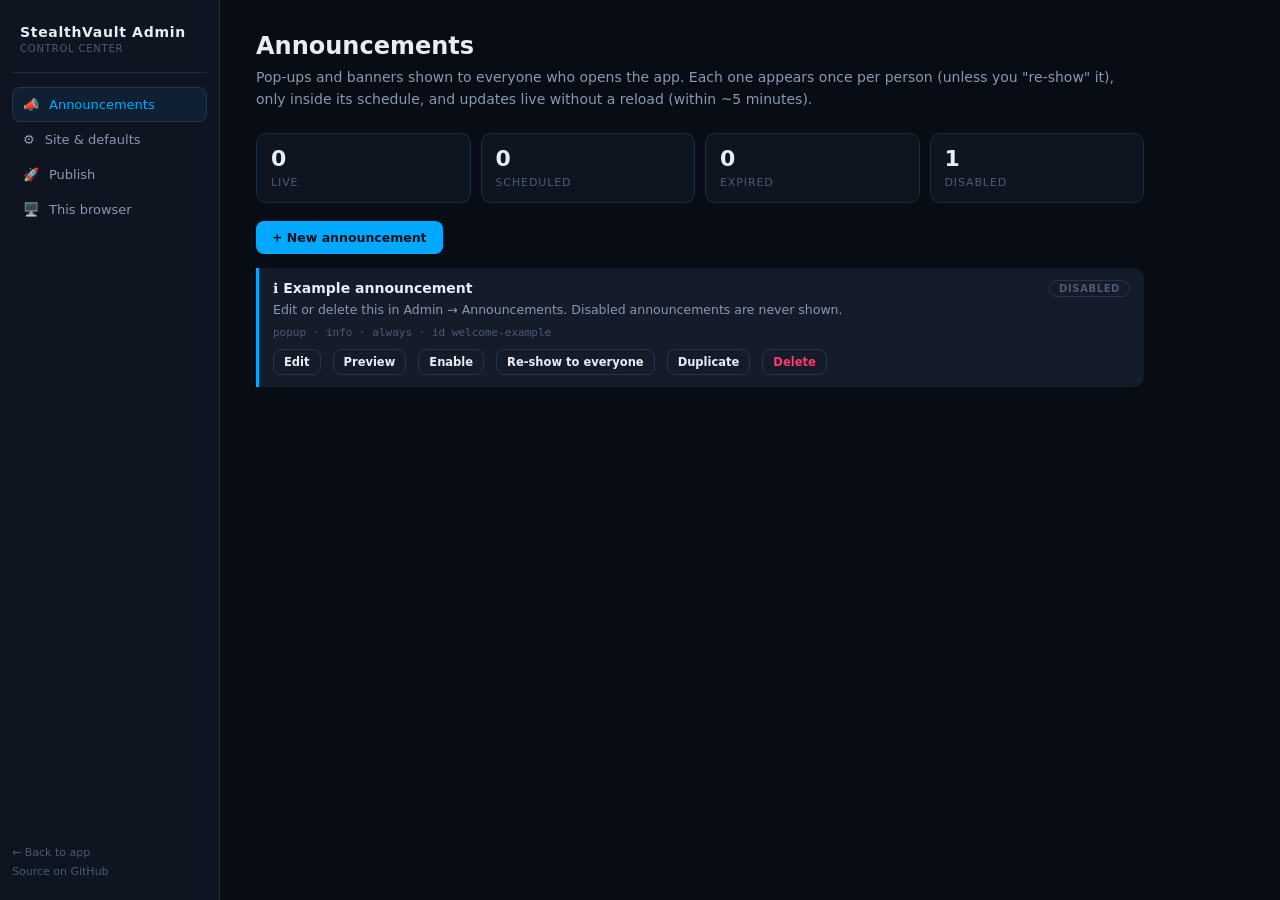
==== commit e386c618: "Replace code with files from files.zip" ====
--- a/admin.html
+++ b/admin.html
@@ -1,786 +1,261 @@
 <!DOCTYPE html>
 <html lang="en">
 <head>
-  <meta charset="UTF-8" />
-  <meta name="viewport" content="width=device-width,initial-scale=1" />
-  <title>StealthVault — Control Center</title>
-  <style>
-    :root {
-      --bg:#080c14; --surface:#0f1520; --surface2:#141c2a; --surface3:#1a2235;
-      --border:#1e2a3d; --border2:#263349;
-      --text:#e8edf5; --text2:#8899b0; --text3:#4a5a72;
-      --accent:#00a8ff; --accent2:#0066cc; --adim:rgba(0,168,255,0.08);
-      --success:#00e896; --error:#ff3a6e; --warn:#ffb020; --purple:#7c3aed;
-      --font:'Inter',system-ui,sans-serif; --mono:'JetBrains Mono','Fira Code',monospace;
-      --t:0.18s ease;
-    }
-    * { box-sizing:border-box; margin:0; padding:0; }
-    body { background:var(--bg); color:var(--text); font-family:var(--font); min-height:100vh; display:flex; }
-
-    /* ── Sidebar ── */
-    .sidebar {
-      width:220px; flex-shrink:0; background:var(--surface); border-right:1px solid var(--border);
-      display:flex; flex-direction:column; padding:24px 0; position:sticky; top:0; height:100vh; overflow-y:auto;
-    }
-    .sidebar-logo { padding:0 20px 24px; border-bottom:1px solid var(--border); margin-bottom:16px; }
-    .sidebar-logo .logo-name { font-size:14px; font-weight:800; letter-spacing:0.06em; color:var(--text); }
-    .sidebar-logo .logo-sub  { font-size:10px; color:var(--text3); margin-top:2px; letter-spacing:0.08em; text-transform:uppercase; }
-    .nav-section { padding:0 12px; margin-bottom:8px; }
-    .nav-section-title { font-size:9px; font-weight:700; letter-spacing:0.12em; color:var(--text3); text-transform:uppercase; padding:0 8px; margin-bottom:6px; }
-    .nav-item {
-      display:flex; align-items:center; gap:10px; padding:8px 10px; border-radius:8px;
-      cursor:pointer; font-size:13px; color:var(--text2); transition:all var(--t); text-decoration:none;
-      border:none; background:none; width:100%; text-align:left;
-    }
-    .nav-item:hover { background:var(--surface2); color:var(--text); }
-    .nav-item.active { background:var(--adim); color:var(--accent); border:1px solid var(--border2); }
-    .nav-item .nav-icon { font-size:15px; width:18px; text-align:center; flex-shrink:0; }
-    .sidebar-footer { margin-top:auto; padding:16px 20px; border-top:1px solid var(--border); }
-    .sidebar-footer a { font-size:11px; color:var(--text3); text-decoration:none; display:block; margin-bottom:6px; }
-    .sidebar-footer a:hover { color:var(--accent); }
-
-    /* ── Main content ── */
-    .main { flex:1; overflow-y:auto; }
-    .page { display:none; padding:32px; max-width:960px; }
-    .page.active { display:block; }
-
-    /* ── Page header ── */
-    .page-header { margin-bottom:32px; }
-    .page-header h1 { font-size:22px; font-weight:800; margin-bottom:6px; }
-    .page-header p  { font-size:13px; color:var(--text2); line-height:1.6; }
-
-    /* ── Cards ── */
-    .card { background:var(--surface); border:1px solid var(--border); border-radius:12px; padding:24px; margin-bottom:20px; }
-    .card-title { font-size:13px; font-weight:700; margin-bottom:16px; display:flex; align-items:center; gap:8px; }
-    .card-title .badge { font-size:9px; padding:2px 8px; border-radius:10px; font-weight:700; letter-spacing:0.06em; text-transform:uppercase; }
-    .badge-live    { background:rgba(0,232,150,0.12); color:var(--success); border:1px solid rgba(0,232,150,0.25); }
-    .badge-staging { background:rgba(255,176,32,0.12); color:var(--warn); border:1px solid rgba(255,176,32,0.25); }
-    .badge-info    { background:var(--adim); color:var(--accent); border:1px solid var(--border2); }
-
-    /* ── Stats row ── */
-    .stats-row { display:grid; grid-template-columns:repeat(auto-fill,minmax(160px,1fr)); gap:14px; margin-bottom:20px; }
-    .stat-card {
-      background:var(--surface2); border:1px solid var(--border); border-radius:10px;
-      padding:16px 18px; display:flex; flex-direction:column; gap:4px;
-    }
-    .stat-value { font-size:24px; font-weight:800; font-family:var(--mono); color:var(--text); }
-    .stat-label { font-size:11px; color:var(--text2); font-weight:600; text-transform:uppercase; letter-spacing:0.06em; }
-
-    /* ── Settings grid ── */
-    .settings-grid { display:flex; flex-direction:column; gap:14px; }
-    .setting-row {
-      display:flex; align-items:center; justify-content:space-between; gap:14px;
-      padding:14px 16px; background:var(--surface2); border-radius:8px; border:1px solid var(--border);
-    }
-    .setting-info .setting-name { font-size:13px; font-weight:600; margin-bottom:3px; }
-    .setting-info .setting-desc { font-size:11px; color:var(--text2); }
-    .setting-control { flex-shrink:0; }
-    select.admin-select {
-      padding:7px 12px; border-radius:7px; border:1px solid var(--border2);
-      background:var(--surface3); color:var(--text); font-size:13px; cursor:pointer;
-      font-family:var(--mono); outline:none;
-    }
-    select.admin-select:focus { border-color:var(--accent2); }
-    .toggle-wrap { display:flex; align-items:center; gap:8px; font-size:12px; color:var(--text2); }
-    .toggle {
-      appearance:none; width:40px; height:22px; border-radius:11px;
-      background:var(--surface3); border:1px solid var(--border2); cursor:pointer;
-      position:relative; transition:all 0.2s; flex-shrink:0;
-    }
-    .toggle::after {
-      content:''; position:absolute; width:16px; height:16px; border-radius:50%;
-      background:var(--text2); top:2px; left:2px; transition:all 0.2s;
-    }
-    .toggle:checked { background:var(--accent2); border-color:var(--accent2); }
-    .toggle:checked::after { left:20px; background:#fff; }
-
-    /* ── Button styles ── */
-    .btn { padding:9px 18px; border-radius:8px; border:none; cursor:pointer; font-size:13px; font-weight:600; transition:all var(--t); font-family:var(--font); }
-    .btn-primary { background:var(--surface2); color:var(--text); border:1px solid var(--border2); }
-    .btn-primary:hover { border-color:var(--accent2); color:var(--accent); background:var(--adim); }
-    .btn-success { background:rgba(0,232,150,0.1); color:var(--success); border:1px solid rgba(0,232,150,0.3); }
-    .btn-success:hover { background:rgba(0,232,150,0.2); }
-    .btn-danger  { background:rgba(255,58,110,0.08); color:var(--error); border:1px solid rgba(255,58,110,0.2); }
-    .btn-danger:hover  { background:rgba(255,58,110,0.18); }
-    .btn-accent  { background:var(--accent2); color:#fff; }
-    .btn-accent:hover  { background:var(--accent); }
-    .btn-row { display:flex; gap:10px; flex-wrap:wrap; margin-top:16px; }
-
-    /* ── Release timeline ── */
-    .timeline { display:flex; flex-direction:column; gap:0; }
-    .timeline-item { display:flex; gap:16px; position:relative; padding-bottom:20px; }
-    .timeline-item:last-child { padding-bottom:0; }
-    .timeline-dot {
-      width:10px; height:10px; border-radius:50%; flex-shrink:0; margin-top:5px;
-      border:2px solid var(--border); background:var(--surface3);
-    }
-    .timeline-dot.live    { background:var(--success); border-color:var(--success); box-shadow:0 0 8px var(--success); }
-    .timeline-dot.staging { background:var(--warn); border-color:var(--warn); }
-    .timeline-line { position:absolute; left:4px; top:14px; bottom:0; width:2px; background:var(--border); }
-    .timeline-item:last-child .timeline-line { display:none; }
-    .timeline-content { flex:1; }
-    .timeline-tag { font-size:12px; font-weight:700; font-family:var(--mono); color:var(--text); }
-    .timeline-date { font-size:11px; color:var(--text3); margin-bottom:4px; }
-    .timeline-notes { font-size:12px; color:var(--text2); line-height:1.5; }
-
-    /* ── Workflow cards ── */
-    .workflow-card {
-      background:var(--surface2); border:1px solid var(--border); border-radius:10px;
-      padding:18px 20px; display:flex; align-items:center; gap:16px; margin-bottom:12px;
-    }
-    .workflow-icon { font-size:24px; flex-shrink:0; }
-    .workflow-info { flex:1; }
-    .workflow-info h3 { font-size:13px; font-weight:700; margin-bottom:4px; }
-    .workflow-info p  { font-size:12px; color:var(--text2); line-height:1.4; }
-    .workflow-status { font-size:11px; font-weight:700; padding:4px 10px; border-radius:6px; flex-shrink:0; }
-    .status-auto   { background:rgba(0,232,150,0.1); color:var(--success); }
-    .status-manual { background:rgba(255,176,32,0.1); color:var(--warn); }
-
-    /* ── Format docs ── */
-    .format-block {
-      background:var(--surface3); border:1px solid var(--border); border-radius:8px;
-      padding:16px 18px; font-family:var(--mono); font-size:12px; line-height:1.8;
-      color:var(--text2); overflow-x:auto;
-    }
-    .format-block .hl  { color:var(--accent); }
-    .format-block .ok  { color:var(--success); }
-    .format-block .dim { color:var(--text3); }
-
-    /* ── Table ── */
-    table { width:100%; border-collapse:collapse; font-size:13px; }
-    th { text-align:left; font-size:11px; text-transform:uppercase; letter-spacing:0.08em; color:var(--text3); padding:0 12px 10px; border-bottom:1px solid var(--border); }
-    td { padding:12px; border-bottom:1px solid var(--border); color:var(--text2); vertical-align:top; }
-    td:first-child { color:var(--text); font-weight:600; font-family:var(--mono); font-size:12px; }
-    tr:last-child td { border-bottom:none; }
-
-    /* ── Toast ── */
-    #toast { position:fixed; bottom:24px; right:24px; padding:12px 18px; border-radius:10px; font-size:13px; font-weight:600; opacity:0; transform:translateY(8px); transition:all 0.25s; pointer-events:none; z-index:999; }
-    #toast.show { opacity:1; transform:translateY(0); }
-    #toast.success { background:rgba(0,232,150,0.12); color:var(--success); border:1px solid rgba(0,232,150,0.3); }
-    #toast.error   { background:rgba(255,58,110,0.12); color:var(--error);   border:1px solid rgba(255,58,110,0.3); }
-
-    /* ── Responsive ── */
-    @media(max-width:680px) {
-      .sidebar { width:56px; }
-      .sidebar-logo, .nav-section-title, .nav-item span:not(.nav-icon), .sidebar-footer { display:none; }
-      .nav-item { justify-content:center; padding:10px; }
-      .page { padding:20px 16px; }
-    }
-  </style>
+<meta charset="UTF-8" />
+<meta name="viewport" content="width=device-width,initial-scale=1" />
+<meta name="robots" content="noindex" />
+<title>Admin — Control Center</title>
+<style>
+  :root{--bg:#080c14;--surface:#0f1520;--surface2:#141c2a;--surface3:#1a2235;--border:#1e2a3d;--border2:#263349;--text:#e8edf5;--text2:#8899b0;--text3:#4a5a72;--accent:#00a8ff;--adim:rgba(0,168,255,.08);--success:#00e896;--error:#ff3a6e;--warn:#ffb020;--font:Inter,system-ui,sans-serif;--mono:'JetBrains Mono','Fira Code',monospace}
+  *{box-sizing:border-box;margin:0;padding:0}
+  body{background:var(--bg);color:var(--text);font-family:var(--font);min-height:100vh;display:flex}
+  aside{width:220px;flex-shrink:0;background:var(--surface);border-right:1px solid var(--border);padding:22px 12px;position:sticky;top:0;height:100vh;display:flex;flex-direction:column;gap:4px}
+  .brand{padding:0 8px 18px;border-bottom:1px solid var(--border);margin-bottom:10px}.brand b{font-size:14px;letter-spacing:.05em}.brand small{display:block;font-size:10px;color:var(--text3);text-transform:uppercase;letter-spacing:.08em;margin-top:2px}
+  .nav{display:flex;gap:10px;align-items:center;padding:9px 10px;border-radius:8px;border:1px solid transparent;background:none;color:var(--text2);font:500 13px var(--font);cursor:pointer;text-align:left;width:100%}
+  .nav:hover{background:var(--surface2);color:var(--text)}.nav.active{background:var(--adim);color:var(--accent);border-color:var(--border2)}
+  .nav .badge{margin-left:auto;font-size:10px;background:var(--warn);color:#111;border-radius:10px;padding:1px 7px;font-weight:700}
+  aside .foot{margin-top:auto;font-size:11px}aside a{color:var(--text3);text-decoration:none;display:block;margin-top:6px}aside a:hover{color:var(--accent)}
+  main{flex:1;min-width:0;padding:32px 36px 80px;max-width:960px}
+  h1{font-size:24px;margin-bottom:6px}.lead{color:var(--text2);font-size:14px;margin-bottom:22px;line-height:1.6}
+  .card{background:var(--surface);border:1px solid var(--border);border-radius:12px;padding:18px 20px;margin-bottom:16px}
+  .card h2{font-size:13px;text-transform:uppercase;letter-spacing:.08em;color:var(--text3);margin-bottom:14px}
+  .row{display:flex;gap:12px;align-items:center;flex-wrap:wrap}.row.sp{justify-content:space-between}
+  label.f{display:flex;flex-direction:column;gap:5px;font-size:12px;color:var(--text2);flex:1;min-width:160px}
+  input[type=text],input[type=url],input[type=datetime-local],select,textarea{background:var(--surface2);border:1px solid var(--border2);color:var(--text);border-radius:8px;padding:9px 11px;font:13px var(--font);width:100%}
+  textarea{resize:vertical;min-height:84px;line-height:1.5}input:focus,select:focus,textarea:focus{outline:none;border-color:var(--accent)}
+  .grid{display:grid;grid-template-columns:repeat(auto-fit,minmax(170px,1fr));gap:12px}
+  .chk{display:flex;gap:8px;align-items:center;font-size:13px;color:var(--text)}
+  .btn{padding:8px 15px;border-radius:8px;border:1px solid var(--border2);background:var(--surface2);color:var(--text);font:600 12.5px var(--font);cursor:pointer}
+  .btn:hover{border-color:var(--accent)}.btn.pri{background:var(--accent);color:#04101a;border-color:transparent}.btn.dan{color:var(--error)}.btn.sm{padding:5px 10px;font-size:11.5px}
+  .pill{font-size:10px;font-weight:700;letter-spacing:.06em;text-transform:uppercase;padding:2px 9px;border-radius:20px;border:1px solid}
+  .live{color:var(--success);border-color:rgba(0,232,150,.35)}.scheduled{color:var(--accent);border-color:rgba(0,168,255,.4)}.expired,.disabled{color:var(--text3);border-color:var(--border2)}
+  .ann{border-left:3px solid var(--c,var(--accent));padding:12px 14px;background:var(--surface2);border-radius:0 10px 10px 0;margin-bottom:10px}
+  .ann h3{font-size:14px}.ann p{font-size:12.5px;color:var(--text2);margin:5px 0 9px;white-space:pre-wrap;word-break:break-word}.ann .meta{font-size:11px;color:var(--text3);font-family:var(--mono)}
+  .stats{display:grid;grid-template-columns:repeat(4,1fr);gap:10px;margin-bottom:18px}.stat{background:var(--surface);border:1px solid var(--border);border-radius:10px;padding:12px 14px}.stat b{font-size:22px;display:block}.stat span{font-size:11px;color:var(--text3);text-transform:uppercase;letter-spacing:.08em}
+  .msg{font-size:13px;padding:9px 12px;border-radius:8px;margin-bottom:8px;border:1px solid}.msg.err{color:var(--error);border-color:rgba(255,58,110,.35);background:rgba(255,58,110,.06)}.msg.warn{color:var(--warn);border-color:rgba(255,176,32,.35);background:rgba(255,176,32,.06)}.msg.ok{color:var(--success);border-color:rgba(0,232,150,.35);background:rgba(0,232,150,.06)}
+  pre{background:var(--bg);border:1px solid var(--border);border-radius:8px;padding:12px;font:12px/1.6 var(--mono);overflow:auto;max-height:340px;color:var(--text2)}
+  ol.steps{padding-left:20px;font-size:13.5px;line-height:1.9;color:var(--text2)}ol.steps b{color:var(--text)}code{font-family:var(--mono);font-size:12px;background:var(--surface2);padding:1px 6px;border-radius:4px;color:var(--accent)}
+  .kv{display:grid;grid-template-columns:1fr 2fr auto;gap:8px;margin-bottom:8px}.kv.l{grid-template-columns:60px 1fr 2fr auto}
+  #toast{position:fixed;bottom:24px;left:50%;transform:translateX(-50%);background:var(--surface3);border:1px solid var(--border2);padding:10px 20px;border-radius:10px;font-size:13px;opacity:0;pointer-events:none;transition:opacity .2s;z-index:500}#toast.show{opacity:1}
+  @media(max-width:760px){body{flex-direction:column}aside{width:100%;height:auto;position:static;flex-direction:row;flex-wrap:wrap;padding:12px}.brand,aside .foot{display:none}.nav{width:auto}main{padding:20px 16px 80px}.stats{grid-template-columns:repeat(2,1fr)}}
+</style>
 </head>
 <body>
-
-<!-- SIDEBAR -->
-<aside class="sidebar">
-  <div class="sidebar-logo">
-    <div class="logo-name">⚡ StealthVault</div>
-    <div class="logo-sub">Control Center</div>
-  </div>
-
-  <div class="nav-section">
-    <div class="nav-section-title">Overview</div>
-    <button class="nav-item active" data-page="settings">
-      <span class="nav-icon">⚙️</span><span>App Settings</span>
-    </button>
-  </div>
-
-  <div class="nav-section" style="margin-top:8px;">
-    <div class="nav-section-title">Deployment</div>
-    <button class="nav-item" data-page="deploy">
-      <span class="nav-icon">🚀</span><span>Deploy / Release</span>
-    </button>
-  </div>
-
-  <div class="nav-section" style="margin-top:8px;">
-    <div class="nav-section-title">Content</div>
-    <button class="nav-item" data-page="announcement">
-      <span class="nav-icon">📢</span><span>Announcements</span>
-    </button>
-  </div>
-
-  <div class="nav-section" style="margin-top:8px;">
-    <div class="nav-section-title">Reference</div>
-    <button class="nav-item" data-page="format">
-      <span class="nav-icon">📐</span><span>Vault Format</span>
-    </button>
-    <button class="nav-item" data-page="recovery">
-      <span class="nav-icon">🔑</span><span>Recovery Guide</span>
-    </button>
-  </div>
-
-  <div class="sidebar-footer">
-    <a href="index.html" target="_blank">↗ Open StealthVault</a>
-    <a href="https://github.com/Mohan454522/stealthvault" target="_blank">↗ GitHub Repo</a>
-    <a href="https://dash.cloudflare.com" target="_blank">↗ Cloudflare</a>
-  </div>
+<aside>
+  <div class="brand"><b id="brand-name">Admin</b><small>Control Center</small></div>
+  <div id="nav"></div>
+  <div class="foot"><a href="index.html">← Back to app</a><a id="repo-link" href="#" target="_blank" rel="noopener" hidden>Source on GitHub</a></div>
 </aside>
-
-<!-- MAIN -->
-<div class="main">
-
-  <!-- ─── APP SETTINGS ─── -->
-  <div class="page active" id="page-settings">
-    <div class="page-header">
-      <h1>App Settings</h1>
-      <p>These are synced to localStorage on the same domain. Changing them here changes them in StealthVault too.</p>
-    </div>
-
-    <div class="card">
-      <div class="card-title">🔧 Encryption Defaults</div>
-      <div class="settings-grid">
-        <div class="setting-row">
-          <div class="setting-info">
-            <div class="setting-name">Default Chunk Size</div>
-            <div class="setting-desc">Larger = faster for big files but uses more RAM. Old vaults auto-detect their own chunk size.</div>
-          </div>
-          <div class="setting-control">
-            <select class="admin-select" id="set-chunk">
-              <option value="16">16 MB</option>
-              <option value="32">32 MB</option>
-              <option value="64" selected>64 MB (default)</option>
-              <option value="128">128 MB</option>
-              <option value="256">256 MB</option>
-            </select>
-          </div>
-        </div>
-        <div class="setting-row">
-          <div class="setting-info">
-            <div class="setting-name">Worker Count</div>
-            <div class="setting-desc">Parallel crypto workers. 0 = auto (match CPU cores). More workers = faster on multi-core.</div>
-          </div>
-          <div class="setting-control">
-            <select class="admin-select" id="set-workers">
-              <option value="0">Auto</option>
-              <option value="2">2</option>
-              <option value="4">4</option>
-              <option value="8">8</option>
-              <option value="16">16</option>
-            </select>
-          </div>
-        </div>
-        <div class="setting-row">
-          <div class="setting-info">
-            <div class="setting-name">Preview Size Limit</div>
-            <div class="setting-desc">Files larger than this show "Too large to preview" and require export.</div>
-          </div>
-          <div class="setting-control">
-            <select class="admin-select" id="set-preview">
-              <option value="512">512 MB</option>
-              <option value="1024">1 GB</option>
-              <option value="2048" selected>2 GB (default)</option>
-              <option value="4096">4 GB</option>
-              <option value="8192">8 GB</option>
-            </select>
-          </div>
-        </div>
-      </div>
-    </div>
-
-    <div class="card">
-      <div class="card-title">🎬 Viewer Settings</div>
-      <div class="settings-grid">
-        <div class="setting-row">
-          <div class="setting-info">
-            <div class="setting-name">Skip Amount</div>
-            <div class="setting-desc">How many seconds to skip forward/backward in videos/audio.</div>
-          </div>
-          <div class="setting-control">
-            <select class="admin-select" id="set-skip">
-              <option value="5">5s</option>
-              <option value="10" selected>10s (default)</option>
-              <option value="15">15s</option>
-              <option value="30">30s</option>
-            </select>
-          </div>
-        </div>
-        <div class="setting-row">
-          <div class="setting-info">
-            <div class="setting-name">Auto-Play Next</div>
-            <div class="setting-desc">Automatically play the next video/audio file when current one ends.</div>
-          </div>
-          <div class="setting-control">
-            <div class="toggle-wrap">
-              <span>Off</span>
-              <input type="checkbox" class="toggle" id="set-autoplay" checked />
-              <span>On</span>
-            </div>
-          </div>
-        </div>
-        <div class="setting-row">
-          <div class="setting-info">
-            <div class="setting-name">Auto-Next Delay</div>
-            <div class="setting-desc">Countdown seconds before automatically going to next file.</div>
-          </div>
-          <div class="setting-control">
-            <select class="admin-select" id="set-delay">
-              <option value="3">3s</option>
-              <option value="5" selected>5s (default)</option>
-              <option value="10">10s</option>
-            </select>
-          </div>
-        </div>
-        <div class="setting-row">
-          <div class="setting-info">
-            <div class="setting-name">Prefetch Ahead</div>
-            <div class="setting-desc">How many files ahead to pre-decrypt in the background.</div>
-          </div>
-          <div class="setting-control">
-            <select class="admin-select" id="set-prefetch">
-              <option value="1">1</option>
-              <option value="2" selected>2 (default)</option>
-              <option value="3">3</option>
-              <option value="5">5</option>
-            </select>
-          </div>
-        </div>
-      </div>
-    </div>
-
-    <div class="btn-row">
-      <button class="btn btn-success" onclick="saveSettings()">💾 Save to App</button>
-      <button class="btn btn-danger"  onclick="resetSettings()">↩ Reset Defaults</button>
-    </div>
-    <p id="settings-save-msg" style="margin-top:12px;font-size:12px;color:var(--success);display:none;">✔ Settings saved — reload StealthVault to apply</p>
-  </div>
-
-  <!-- ─── DEPLOY / RELEASE ─── -->
-  <div class="page" id="page-deploy">
-    <div class="page-header">
-      <h1>Deploy / Release</h1>
-      <p>How to get code from dev to production. No terminal needed once you set this up.</p>
-    </div>
-
-    <div class="card">
-      <div class="card-title">🤖 Automated Workflows</div>
-      <div class="workflow-card">
-        <div class="workflow-icon">✅</div>
-        <div class="workflow-info">
-          <h3>CI — Validate on every push</h3>
-          <p>Runs automatically when you push to <code>dev</code> or <code>main</code>. Checks file existence, JS syntax, critical functions. Takes ~10 seconds.</p>
-        </div>
-        <div class="workflow-status status-auto">Auto</div>
-      </div>
-      <div class="workflow-card">
-        <div class="workflow-icon">🚀</div>
-        <div class="workflow-info">
-          <h3>Promote dev → main (Release)</h3>
-          <p>Manually triggered. You fill in the version number and release notes, choose dry_run=no, and it merges dev into main + creates a GitHub Release. Cloudflare then auto-deploys to vaults.codes.</p>
-        </div>
-        <div class="workflow-status status-manual">Manual</div>
-      </div>
-      <div class="workflow-card">
-        <div class="workflow-icon">☁️</div>
-        <div class="workflow-info">
-          <h3>Cloudflare Pages — Auto deploy</h3>
-          <p>Every push to <code>dev</code> → dev.vaults.codes (within 30s). Every push to <code>main</code> → vaults.codes (within 30s). No action required.</p>
-        </div>
-        <div class="workflow-status status-auto">Auto</div>
-      </div>
-    </div>
-
-    <div class="card">
-      <div class="card-title">📋 Step-by-step: Release to Production</div>
-      <div style="font-size:13px;line-height:1.9;color:var(--text2);">
-        <div style="display:grid;gap:12px;">
-          <div style="background:var(--surface2);border-radius:8px;padding:14px 16px;">
-            <strong style="color:var(--text);">Step 1:</strong> Push your code to dev (I do this for you automatically after each session)
-            <br><code style="color:var(--accent);font-family:var(--mono);font-size:12px;">git push origin dev</code>
-          </div>
-          <div style="background:var(--surface2);border-radius:8px;padding:14px 16px;">
-            <strong style="color:var(--text);">Step 2:</strong> Test on staging at
-            <a href="https://dev.vaults.codes" target="_blank" style="color:var(--accent);">dev.vaults.codes</a>
-            — encrypt a file, open it, test every button
-          </div>
-          <div style="background:var(--surface2);border-radius:8px;padding:14px 16px;">
-            <strong style="color:var(--text);">Step 3:</strong> Go to
-            <a href="https://github.com/Mohan454522/stealthvault/actions/workflows/promote.yml" target="_blank" style="color:var(--accent);">GitHub Actions → promote.yml → Run workflow</a>
-            <br>Fill in: version (e.g. v1.2.0), release notes, dry_run=<strong>no</strong>
-          </div>
-          <div style="background:var(--surface2);border-radius:8px;padding:14px 16px;">
-            <strong style="color:var(--text);">Step 4:</strong> Wait 30 seconds →
-            <a href="https://vaults.codes" target="_blank" style="color:var(--accent);">vaults.codes</a>
-            is updated. Done ✔
-          </div>
-        </div>
-      </div>
-    </div>
-
-    <div class="card">
-      <div class="card-title">🏢 How Real Companies Do This</div>
-      <table>
-        <thead><tr><th>What</th><th>How companies do it</th><th>StealthVault version</th></tr></thead>
-        <tbody>
-          <tr><td>Branches</td><td>main (prod), staging, feature/* branches</td><td>main + dev</td></tr>
-          <tr><td>Code review</td><td>Pull Request reviewed by 2 engineers before merge</td><td>You are the engineer — just test on staging</td></tr>
-          <tr><td>CI</td><td>Lint, unit tests, integration tests, build, security scan</td><td>File check + JS syntax check</td></tr>
-          <tr><td>Deploy</td><td>Jenkins/GitLab CI/AWS CodeDeploy builds Docker, pushes to Kubernetes</td><td>Cloudflare Pages (zero config, free)</td></tr>
-          <tr><td>Versioning</td><td>Semantic versioning: v1.0.0, v1.1.0, v2.0.0</td><td>Same — tracked in GitHub Releases</td></tr>
-          <tr><td>Rollback</td><td>Re-deploy previous container image</td><td>Cloudflare Pages → Deployments → click previous build → Rollback</td></tr>
-          <tr><td>Monitoring</td><td>Datadog, Sentry, PagerDuty</td><td>Cloudflare Analytics (free, auto)</td></tr>
-          <tr><td>Secrets</td><td>AWS Secrets Manager, Vault by HashiCorp</td><td>No server = no secrets needed</td></tr>
-        </tbody>
-      </table>
-    </div>
-  </div>
-
-  <!-- ─── VAULT FORMAT ─── -->
-  <div class="page" id="page-format">
-    <div class="page-header">
-      <h1>Vault Format v6</h1>
-      <p>Complete specification of the StealthVault v6 binary format. Use this to manually recover files if the app is ever unavailable.</p>
-    </div>
-
-    <div class="card">
-      <div class="card-title">📐 Binary Layout</div>
-      <div class="format-block">
-<span class="dim">┌─────────────────────────────────────────────────────┐</span>
-<span class="dim">│</span>  <span class="ok">COVER IMAGE BYTES</span>        <span class="dim">← arbitrary length (any JPEG)</span>
-<span class="dim">├─────────────────────────────────────────────────────┤</span>
-<span class="dim">│</span>  <span class="hl">PAYLOAD HEADER:</span>
-<span class="dim">│</span>    MAGIC       [8 bytes]  <span class="dim">= 53 56 4C 54 00 06 00 00</span>
-<span class="dim">│</span>    SALT        [16 bytes] <span class="dim">= random, per-file</span>
-<span class="dim">│</span>    CHUNK_SIZE  [4 bytes]  <span class="dim">= uint32 LE ← stored at encrypt time</span>
-<span class="dim">│</span>    FILE_COUNT  [4 bytes]  <span class="dim">= uint32 LE</span>
-<span class="dim">│</span>    For each file:
-<span class="dim">│</span>      META_ENC_LEN [4 bytes]  <span class="dim">= uint32 LE</span>
-<span class="dim">│</span>      META_ENC     [N bytes]  <span class="dim">= AES-GCM(IV[12] + JSON + tag[16])</span>
-<span class="dim">│</span>        <span class="dim">JSON = { name, size, mime, nChunks, chunkSz }</span>
-<span class="dim">├─────────────────────────────────────────────────────┤</span>
-<span class="dim">│</span>  <span class="hl">PAYLOAD DATA:</span>
-<span class="dim">│</span>    For each file, for each chunk:
-<span class="dim">│</span>      CHUNK_ENC_LEN [4 bytes]  <span class="dim">= uint32 LE</span>
-<span class="dim">│</span>      CHUNK_ENC     [N bytes]  <span class="dim">= AES-GCM(IV[12] + data + tag[16])</span>
-<span class="dim">├─────────────────────────────────────────────────────┤</span>
-<span class="dim">│</span>  <span class="hl">TRAILER</span> <span class="dim">(last 20 bytes, always at end of file):</span>
-<span class="dim">│</span>    COVER_SIZE  [8 bytes]  <span class="dim">= uint64 LE (bytes of cover image)</span>
-<span class="dim">│</span>    HEADER_SIZE [4 bytes]  <span class="dim">= uint32 LE (bytes of payload header)</span>
-<span class="dim">│</span>    END_MARKER  [8 bytes]  <span class="dim">= DE AD 56 36 00 00 DE AD</span>
-<span class="dim">└─────────────────────────────────────────────────────┘</span>
-      </div>
-    </div>
-
-    <div class="card">
-      <div class="card-title">🔐 Key Derivation</div>
-      <table>
-        <thead><tr><th>Parameter</th><th>Value</th></tr></thead>
-        <tbody>
-          <tr><td>Algorithm</td><td>PBKDF2-SHA-256</td></tr>
-          <tr><td>Iterations</td><td>310,000 rounds</td></tr>
-          <tr><td>Salt</td><td>16 bytes random per vault file</td></tr>
-          <tr><td>Output</td><td>256-bit AES key</td></tr>
-          <tr><td>Encryption</td><td>AES-256-GCM (authenticated)</td></tr>
-          <tr><td>IV per chunk</td><td>12 bytes random</td></tr>
-          <tr><td>Auth tag</td><td>16 bytes (included in CHUNK_ENC)</td></tr>
-          <tr><td>Standard</td><td>Web Crypto API (SubtleCrypto) — browser-native, no dependencies</td></tr>
-        </tbody>
-      </table>
-    </div>
-
-    <div class="card">
-      <div class="card-title">🔍 How to identify a vault file</div>
-      <div style="font-size:13px;color:var(--text2);line-height:1.7;">
-        <p>The file looks like a normal JPEG. To verify it's a StealthVault v6 file:</p>
-        <ol style="margin:12px 0 0 18px;display:flex;flex-direction:column;gap:8px;">
-          <li>Open the file in a hex editor</li>
-          <li>Read the last 8 bytes → must be <code style="color:var(--accent)">DE AD 56 36 00 00 DE AD</code></li>
-          <li>Read bytes at <code>[fileSize - 20]</code> for 8 bytes → COVER_SIZE</li>
-          <li>Read bytes at <code>[fileSize - 12]</code> for 4 bytes → HEADER_SIZE</li>
-          <li>Jump to <code>[COVER_SIZE]</code> and read 8 bytes → must be <code style="color:var(--accent)">53 56 4C 54 00 06 00 00</code></li>
-        </ol>
-        <p style="margin-top:12px;">If all checks pass: it's a StealthVault v6 file. The cover image is bytes 0 to COVER_SIZE-1.</p>
-      </div>
-    </div>
-  </div>
-
-  <!-- ─── RECOVERY ─── -->
-  <div class="page" id="page-recovery">
-    <div class="page-header">
-      <h1>Recovery Guide</h1>
-      <p>How to recover your files even if StealthVault.codes is down and you only have your vault images.</p>
-    </div>
-
-    <div class="card" style="border-color:rgba(255,176,32,0.3);">
-      <div class="card-title">⚠️ What you need to decrypt a vault</div>
-      <div style="display:grid;grid-template-columns:repeat(auto-fill,minmax(180px,1fr));gap:12px;margin-top:4px;">
-        <div style="background:rgba(0,232,150,0.06);border:1px solid rgba(0,232,150,0.2);border-radius:8px;padding:14px;">
-          <div style="font-size:18px;margin-bottom:6px;">🖼️</div>
-          <div style="font-weight:700;font-size:13px;margin-bottom:4px;">The vault image file(s)</div>
-          <div style="font-size:12px;color:var(--text2);">The JPEG/PNG images you encrypted. Without these, nothing can be done.</div>
-        </div>
-        <div style="background:rgba(0,232,150,0.06);border:1px solid rgba(0,232,150,0.2);border-radius:8px;padding:14px;">
-          <div style="font-size:18px;margin-bottom:6px;">🔑</div>
-          <div style="font-weight:700;font-size:13px;margin-bottom:4px;">Your passphrase</div>
-          <div style="font-size:12px;color:var(--text2);">The password you used at encryption time. Cannot be reset or recovered.</div>
-        </div>
-        <div style="background:rgba(0,168,255,0.06);border:1px solid rgba(0,168,255,0.2);border-radius:8px;padding:14px;">
-          <div style="font-size:18px;margin-bottom:6px;">🌐</div>
-          <div style="font-weight:700;font-size:13px;margin-bottom:4px;">A web browser</div>
-          <div style="font-size:12px;color:var(--text2);">Chrome 89+, Edge 89+, Firefox 90+, Safari 15+. No internet needed if you have the files.</div>
-        </div>
-      </div>
-    </div>
-
-    <div class="card">
-      <div class="card-title">🆘 If vaults.codes is down</div>
-      <div style="font-size:13px;color:var(--text2);line-height:1.8;">
-        <strong style="color:var(--text);">Option 1 — Use the GitHub source directly:</strong>
-        <div style="background:var(--surface2);border-radius:8px;padding:12px 14px;margin:8px 0;font-family:var(--mono);font-size:12px;color:var(--accent);">
-          Download from: github.com/Mohan454522/stealthvault<br>
-          → Download ZIP → Extract → Open index.html in browser
-        </div>
-        <strong style="color:var(--text);">Option 2 — Cloudflare Pages backup URL:</strong>
-        <div style="background:var(--surface2);border-radius:8px;padding:12px 14px;margin:8px 0;font-family:var(--mono);font-size:12px;color:var(--accent);">
-          stealthvault-[hash].pages.dev (check Cloudflare dashboard for the exact URL)
-        </div>
-        <strong style="color:var(--text);">Option 3 — Run locally:</strong>
-        <div style="background:var(--surface2);border-radius:8px;padding:12px 14px;margin:8px 0;font-family:var(--mono);font-size:12px;color:var(--text2);">
-          Open index.html directly in Chrome/Edge. File:// URLs work fine.
-        </div>
-      </div>
-    </div>
-
-    <div class="card">
-      <div class="card-title">📌 What to save (keep this somewhere safe)</div>
-      <div style="background:var(--surface2);border:1px solid var(--warn);border-radius:8px;padding:16px;font-size:13px;color:var(--text2);line-height:1.8;">
-        Save this in a note app, printed paper, or USB drive:
-        <ol style="margin:10px 0 0 18px;display:flex;flex-direction:column;gap:6px;">
-          <li>Your vault images (the encrypted JPEG files)</li>
-          <li>Your passphrase(s) — written down or in a password manager</li>
-          <li>This URL: <strong style="color:var(--accent);">github.com/Mohan454522/stealthvault</strong></li>
-          <li>Note: "Open index.html in Chrome. File picker → select vault image → enter passphrase → Unlock."</li>
-        </ol>
-        <div style="margin-top:14px;font-size:12px;color:var(--warn);">
-          ⚠ The encryption key is derived ONLY from your passphrase + the salt stored in the file. There is no recovery key, no backdoor, no server. If you forget your passphrase, the files are gone.
-        </div>
-      </div>
-    </div>
-  </div>
-
-  <div class="page" id="page-announcement">
-    <div class="page-header">
-      <h1>Announcements</h1>
-      <p style="color:var(--text2);margin-top:4px;">Manage the popup announcement shown to users.</p>
-    </div>
-    
-    <div class="card">
-      <div class="setting-row">
-        <div>
-          <label>Announcement ID</label>
-          <div class="setting-desc">Bump this (e.g. ann-002 to ann-003) to show the popup to returning users again.</div>
-        </div>
-        <input type="text" id="anno-id" value="ann-001" style="width:200px;background:var(--surface);color:var(--text);border:1px solid var(--border);padding:6px 10px;border-radius:4px;" />
-      </div>
-      <div class="setting-row">
-        <div><label>Status</label></div>
-        <select id="anno-active" style="width:200px;background:var(--surface);color:var(--text);border:1px solid var(--border);padding:6px;border-radius:4px;">
-          <option value="true">● Active</option>
-          <option value="false">○ Off</option>
-        </select>
-      </div>
-      <div class="setting-row">
-        <div><label>Dismiss Mode</label></div>
-        <select id="anno-mode" style="width:200px;background:var(--surface);color:var(--text);border:1px solid var(--border);padding:6px;border-radius:4px;">
-          <option value="every-visit">Every Visit (always shows)</option>
-          <option value="session">Once Per Session</option>
-          <option value="permanent">Once Ever</option>
-        </select>
-      </div>
-      <div class="setting-row">
-        <div><label>Size</label></div>
-        <select id="anno-size" style="width:200px;background:var(--surface);color:var(--text);border:1px solid var(--border);padding:6px;border-radius:4px;">
-          <option value="small">Small</option>
-          <option value="medium" selected>Medium</option>
-          <option value="large">Large</option>
-          <option value="fullscreen">Fullscreen</option>
-        </select>
-      </div>
-      
-      <hr style="border-color:var(--border);margin:20px 0;">
-      
-      <div class="setting-row">
-        <div style="flex:0 0 200px;"><label>Title</label></div>
-        <input type="text" id="anno-title-input" placeholder="e.g. New Update!" style="flex:1;background:var(--surface);color:var(--text);border:1px solid var(--border);padding:6px 10px;border-radius:4px;" />
-      </div>
-      <div class="setting-row" style="align-items:flex-start;">
-        <div style="flex:0 0 200px;margin-top:8px;"><label>Content (Text)</label></div>
-        <textarea id="anno-text" rows="4" style="flex:1;resize:vertical;background:var(--surface);color:var(--text);border:1px solid var(--border);padding:8px;border-radius:4px;" placeholder="Type your message here..."></textarea>
-      </div>
-      <div class="setting-row">
-        <div style="flex:0 0 200px;"><label>OR — Image URL</label></div>
-        <input type="text" id="anno-img" placeholder="https://imgur.com/..." style="flex:1;background:var(--surface);color:var(--text);border:1px solid var(--border);padding:6px 10px;border-radius:4px;" />
-      </div>
-      <div class="setting-row">
-        <div style="flex:0 0 200px;">
-          <label>OR — Video URL</label>
-          <div class="setting-desc">YouTube link or direct .mp4</div>
-        </div>
-        <input type="text" id="anno-vid" placeholder="https://youtube.com/watch?v=..." style="flex:1;background:var(--surface);color:var(--text);border:1px solid var(--border);padding:6px 10px;border-radius:4px;" />
-      </div>
-      
-      <hr style="border-color:var(--border);margin:20px 0;">
-      
-      <div class="setting-row">
-        <div style="flex:0 0 200px;"><label>Button Text</label></div>
-        <input type="text" id="anno-btn-text" placeholder="e.g. Got it!" style="flex:1;background:var(--surface);color:var(--text);border:1px solid var(--border);padding:6px 10px;border-radius:4px;" />
-      </div>
-      <div class="setting-row">
-        <div style="flex:0 0 200px;"><label>Button Link (Optional)</label></div>
-        <input type="text" id="anno-btn-link" placeholder="https://..." style="flex:1;background:var(--surface);color:var(--text);border:1px solid var(--border);padding:6px 10px;border-radius:4px;" />
-      </div>
-
-      <div style="display:flex;gap:12px;margin-top:24px;">
-        <button id="btn-anno-preview" class="btn">👁 Preview</button>
-        <button id="btn-anno-save" class="btn" style="background:var(--accent);color:#000;border:none;">🚀 Publish JSON</button>
-      </div>
-    </div>
-    <textarea id="anno-json-editor" style="display:none;"></textarea>
-  </div>
-
-</div><!-- /main -->
-
+<main id="page"></main>
 <div id="toast"></div>
 
+<script>window.SV_NO_AUTOSTART = true;</script>
+<script src="site.js?v=1"></script>
 <script>
-  // ── Navigation ──
-  document.querySelectorAll('.nav-item[data-page]').forEach(btn => {
-    btn.addEventListener('click', () => {
-      document.querySelectorAll('.nav-item').forEach(b => b.classList.remove('active'));
-      document.querySelectorAll('.page').forEach(p => p.classList.remove('active'));
-      btn.classList.add('active');
-      document.getElementById('page-' + btn.dataset.page).classList.add('active');
-    });
+'use strict';
+const S = window.SVSite, DRAFT_KEY = 'sv-admin-draft', APP_CFG_KEY = 'sv-config-v1';
+let cfg = S.normalize({}), published = '', dirty = false, page = 'announcements', editing = null;
+
+// ── tiny DOM helper (all text via textContent → no injection) ──
+const h = (tag, p = {}, kids = []) => {
+  const n = document.createElement(tag);
+  for (const [k, v] of Object.entries(p)) {
+    if (k === 'text') n.textContent = v; else if (k === 'class') n.className = v;
+    else if (k.startsWith('on')) n.addEventListener(k.slice(2), v);
+    else if (k === 'value') n.value = v; else if (k === 'checked') n.checked = !!v;
+    else if (v !== false && v != null) n.setAttribute(k, v === true ? '' : v);
+  }
+  (Array.isArray(kids) ? kids : [kids]).forEach(c => c != null && n.append(c));
+  return n;
+};
+function toast(m) { const t = document.getElementById('toast'); t.textContent = m; t.classList.add('show'); clearTimeout(toast._t); toast._t = setTimeout(() => t.classList.remove('show'), 2600); }
+const uid = () => 'a-' + Date.now().toString(36) + Math.random().toString(36).slice(2, 5);
+const toLocal = iso => { const d = new Date(iso); if (!iso || isNaN(d)) return ''; const p = n => String(n).padStart(2, '0'); return `${d.getFullYear()}-${p(d.getMonth()+1)}-${p(d.getDate())}T${p(d.getHours())}:${p(d.getMinutes())}`; };
+const fromLocal = v => { const d = new Date(v); return v && !isNaN(d) ? d.toISOString() : ''; };
+const json = () => JSON.stringify(cfg, null, 2);
+
+// ── draft persistence ──
+function touch() { dirty = json() !== published; try { localStorage.setItem(DRAFT_KEY, json()); } catch {} renderNav(); }
+function loadDraft() { try { const d = localStorage.getItem(DRAFT_KEY); if (d) { cfg = S.normalize(JSON.parse(d)); return true; } } catch {} return false; }
+
+// ── navigation ──
+const PAGES = [['announcements', '📣', 'Announcements'], ['site', '⚙️', 'Site & defaults'], ['publish', '🚀', 'Publish'], ['browser', '🖥️', 'This browser']];
+function renderNav() {
+  const nav = document.getElementById('nav'); nav.textContent = '';
+  PAGES.forEach(([id, ic, label]) => nav.append(h('button', { class: 'nav' + (page === id ? ' active' : ''), onclick: () => go(id) },
+    [h('span', { text: ic }), h('span', { text: label }), id === 'publish' && dirty ? h('span', { class: 'badge', text: 'unsaved' }) : null])));
+  document.getElementById('brand-name').textContent = cfg.app.name + ' Admin';
+  const repo = document.getElementById('repo-link');
+  if (cfg.app.repo) { repo.href = 'https://github.com/' + cfg.app.repo; repo.hidden = false; } else repo.hidden = true;
+}
+function go(p) { page = p; editing = null; render(); }
+function render() { renderNav(); const m = document.getElementById('page'); m.textContent = ''; ({ announcements: pageAnn, site: pageSite, publish: pagePublish, browser: pageBrowser })[page](m); }
+
+// ═══ ANNOUNCEMENTS ═══
+function pageAnn(m) {
+  m.append(h('h1', { text: 'Announcements' }), h('p', { class: 'lead', text: 'Pop-ups and banners shown to everyone who opens the app. Each one appears once per person (unless you "re-show" it), only inside its schedule, and updates live without a reload (within ~5 minutes).' }));
+  if (editing) return annForm(m);
+  const count = s => cfg.announcements.filter(a => S.statusOf(a) === s).length;
+  m.append(h('div', { class: 'stats' }, ['live', 'scheduled', 'expired', 'disabled'].map(s => h('div', { class: 'stat' }, [h('b', { text: count(s) }), h('span', { text: s })]))));
+  m.append(h('div', { class: 'row', style: 'margin-bottom:14px' }, [h('button', { class: 'btn pri', text: '+ New announcement', onclick: () => { editing = { id: uid(), enabled: true, type: 'info', style: 'popup', title: '', message: '', linkText: '', linkUrl: '', startsAt: '', endsAt: '', dismissible: true, _new: true }; render(); } })]));
+  if (!cfg.announcements.length) m.append(h('div', { class: 'card' }, h('p', { class: 'lead', style: 'margin:0', text: 'No announcements yet.' })));
+  cfg.announcements.forEach((a, i) => {
+    const st = S.statusOf(a), t = S.TYPES[a.type];
+    const when = [a.startsAt && 'from ' + new Date(a.startsAt).toLocaleString(), a.endsAt && 'until ' + new Date(a.endsAt).toLocaleString()].filter(Boolean).join(' · ') || 'always';
+    const card = h('div', { class: 'ann' }, [
+      h('div', { class: 'row sp' }, [h('h3', { text: t.icon + ' ' + (a.title || '(no title)') }), h('span', { class: 'pill ' + st, text: st })]),
+      h('p', { text: a.message || '(no message)' }),
+      h('div', { class: 'meta', text: `${a.style} · ${a.type} · ${when} · id ${a.id}` }),
+      h('div', { class: 'row', style: 'margin-top:10px' }, [
+        h('button', { class: 'btn sm', text: 'Edit', onclick: () => { editing = { ...a }; render(); } }),
+        h('button', { class: 'btn sm', text: 'Preview', onclick: () => S.showPopup(a, { preview: true }) }),
+        h('button', { class: 'btn sm', text: a.enabled ? 'Disable' : 'Enable', onclick: () => { a.enabled = !a.enabled; touch(); render(); } }),
+        h('button', { class: 'btn sm', text: 'Re-show to everyone', title: 'Gives it a new id so people who dismissed it see it again', onclick: () => { a.id = uid(); touch(); render(); toast('New id — everyone will see it again'); } }),
+        h('button', { class: 'btn sm', text: 'Duplicate', onclick: () => { cfg.announcements.splice(i + 1, 0, { ...a, id: uid(), title: a.title + ' (copy)', enabled: false }); touch(); render(); } }),
+        h('button', { class: 'btn sm dan', text: 'Delete', onclick: () => { if (confirm('Delete this announcement?')) { cfg.announcements.splice(i, 1); touch(); render(); } } }),
+      ]),
+    ]);
+    card.style.setProperty('--c', { info: '#00a8ff', success: '#00e896', warning: '#ffb020', critical: '#ff3a6e' }[a.type]);
+    m.append(card);
   });
-
-  // ── localStorage CONFIG key (same as app.js) ──
-  const CONFIG_KEY = 'sv-config-v1';
-  const DEFAULTS = { chunkSizeMB:64, workerCount:0, skipSeconds:10, autoPlayNext:true, autoPlayDelay:5, prefetchAhead:2, previewLimitMB:2048 };
-
-  function loadCfg() {
-    try { return { ...DEFAULTS, ...JSON.parse(localStorage.getItem(CONFIG_KEY) || '{}') }; }
-    catch { return { ...DEFAULTS }; }
-  }
-  function saveCfg(cfg) { localStorage.setItem(CONFIG_KEY, JSON.stringify(cfg)); }
-
-  function syncUI() {
-    const c = loadCfg();
-    // Settings selects
-    document.getElementById('set-chunk').value    = c.chunkSizeMB;
-    document.getElementById('set-workers').value  = c.workerCount;
-    document.getElementById('set-skip').value     = c.skipSeconds;
-    document.getElementById('set-autoplay').checked = c.autoPlayNext;
-    document.getElementById('set-delay').value    = c.autoPlayDelay;
-    document.getElementById('set-preview').value  = c.previewLimitMB;
-  }
-
-  function saveSettings() {
-    const cfg = loadCfg();
-    cfg.chunkSizeMB    = Number(document.getElementById('set-chunk').value);
-    cfg.workerCount    = Number(document.getElementById('set-workers').value);
-    cfg.skipSeconds    = Number(document.getElementById('set-skip').value);
-    cfg.autoPlayNext   = document.getElementById('set-autoplay').checked;
-    cfg.autoPlayDelay  = Number(document.getElementById('set-delay').value);
-    cfg.previewLimitMB = Number(document.getElementById('set-preview').value);
-    saveCfg(cfg);
-    syncUI();
-    document.getElementById('settings-save-msg').style.display = 'block';
-    toast('✔ Settings saved to app!', 'success');
-  }
-
-  function resetSettings() {
-    saveCfg({ ...DEFAULTS });
-    syncUI();
-    toast('↩ Settings reset to defaults', 'success');
-  }
-
-  function clearAllConfig() {
-    if (!confirm('Clear all StealthVault settings from this browser? (vaults will NOT be affected)')) return;
-    localStorage.removeItem(CONFIG_KEY);
-    localStorage.removeItem('sv-last-tab');
-    syncUI();
-    toast('🗑 Config cleared', 'success');
-  }
-
-  // ── Toast ──
-  let _toastTimer;
-  function toast(msg, type='success') {
-    const el = document.getElementById('toast');
-    el.textContent = msg; el.className = `show ${type}`;
-    clearTimeout(_toastTimer);
-    _toastTimer = setTimeout(() => el.classList.remove('show'), 3000);
-  }
-
-  syncUI();
-  // ── ANNOUNCEMENTS ──
-  const annoEditor = document.getElementById('anno-json-editor');
-  
-  function jsonToForm(ann) {
-    document.getElementById('anno-id').value = ann.id || 'ann-1';
-    document.getElementById('anno-active').value = ann.active !== false ? 'true' : 'false';
-    document.getElementById('anno-mode').value = ann.dismissMode || 'every-visit';
-    document.getElementById('anno-size').value = ann.size || 'medium';
-    document.getElementById('anno-title-input').value = ann.title || '';
-    document.getElementById('anno-text').value = ann.text || '';
-    document.getElementById('anno-img').value = ann.imageUrl || '';
-    document.getElementById('anno-vid').value = ann.videoUrl || '';
-    document.getElementById('anno-btn-text').value = ann.buttonText || '';
-    document.getElementById('anno-btn-link').value = ann.buttonLink || '';
-    annoEditor.value = JSON.stringify(ann, null, 2);
-  }
-
-  function formToJson() {
-    return {
-      active: document.getElementById('anno-active').value === 'true',
-      id: document.getElementById('anno-id').value.trim() || 'ann-' + Date.now(),
-      dismissMode: document.getElementById('anno-mode').value,
-      size: document.getElementById('anno-size').value,
-      title: document.getElementById('anno-title-input').value.trim(),
-      text: document.getElementById('anno-text').value.trim(),
-      imageUrl: document.getElementById('anno-img').value.trim(),
-      videoUrl: document.getElementById('anno-vid').value.trim(),
-      buttonText: document.getElementById('anno-btn-text').value.trim(),
-      buttonLink: document.getElementById('anno-btn-link').value.trim()
-    };
-  }
-  
-  // Try to load existing JSON
-  fetch('announcement.json?t=' + Date.now())
-    .then(r => r.json())
-    .then(ann => jsonToForm(ann))
-    .catch(() => jsonToForm({ active: false, id: "ann-1", title: "Welcome!", text: "Write your text here...", buttonText: "Got it!", dismissMode: "permanent" }));
-
-  document.getElementById('btn-anno-preview').addEventListener('click', () => {
-    try {
-      const ann = formToJson();
-      annoEditor.value = JSON.stringify(ann, null, 2);
-      
-      const win = window.open('index.html', '_blank');
-      if (win) {
-        win.onload = () => {
-          if (win._annoPreview) win._annoPreview(ann);
-          else alert("Preview function not found in viewer.");
-        };
-      } else {
-        alert("Popup blocked.");
-      }
-    } catch (e) {
-      toast('Error generating preview: ' + e.message, true);
-    }
+}
+function annForm(m) {
+  const e = editing, bind = (k, tr = v => v) => ev => { e[k] = tr(ev.target.type === 'checkbox' ? ev.target.checked : ev.target.value); };
+  const sel = (k, opts) => h('select', { onchange: bind(k) }, opts.map(([v, l]) => h('option', { value: v, text: l, ...(e[k] === v ? { selected: true } : {}) })));
+  m.append(h('div', { class: 'card' }, [
+    h('h2', { text: e._new ? 'New announcement' : 'Edit announcement' }),
+    h('div', { class: 'grid', style: 'margin-bottom:12px' }, [
+      h('label', { class: 'f' }, ['Type', sel('type', [['info', 'ℹ️ Info'], ['success', '✅ Success'], ['warning', '⚠️ Warning'], ['critical', '🚨 Critical']])]),
+      h('label', { class: 'f' }, ['Display as', sel('style', [['popup', 'Pop-up (modal, once)'], ['banner', 'Banner (top strip)']])]),
+    ]),
+    h('label', { class: 'f', style: 'margin-bottom:12px' }, ['Title', h('input', { type: 'text', maxlength: 120, value: e.title, oninput: bind('title') })]),
+    h('label', { class: 'f', style: 'margin-bottom:12px' }, ['Message', h('textarea', { maxlength: 1200, oninput: bind('message'), text: e.message })]),
+    h('div', { class: 'grid', style: 'margin-bottom:12px' }, [
+      h('label', { class: 'f' }, ['Button / link text (optional)', h('input', { type: 'text', maxlength: 60, value: e.linkText, oninput: bind('linkText') })]),
+      h('label', { class: 'f' }, ['Link URL (https://… optional)', h('input', { type: 'url', value: e.linkUrl, oninput: bind('linkUrl') })]),
+      h('label', { class: 'f' }, ['Show from (your local time)', h('input', { type: 'datetime-local', value: toLocal(e.startsAt), onchange: ev => { e.startsAt = fromLocal(ev.target.value); } })]),
+      h('label', { class: 'f' }, ['Hide after', h('input', { type: 'datetime-local', value: toLocal(e.endsAt), onchange: ev => { e.endsAt = fromLocal(ev.target.value); } })]),
+    ]),
+    h('div', { class: 'row', style: 'margin-bottom:16px' }, [
+      h('label', { class: 'chk' }, [h('input', { type: 'checkbox', checked: e.enabled, onchange: bind('enabled') }), 'Enabled']),
+      h('label', { class: 'chk' }, [h('input', { type: 'checkbox', checked: e.dismissible, onchange: bind('dismissible') }), 'Banner can be closed (pop-ups can always be closed)']),
+    ]),
+    h('div', { class: 'row' }, [
+      h('button', { class: 'btn pri', text: 'Save to draft', onclick: () => {
+        if (!e.title.trim() && !e.message.trim()) return toast('Add a title or a message');
+        const { _new, ...clean } = e, i = cfg.announcements.findIndex(a => a.id === clean.id);
+        i >= 0 ? (cfg.announcements[i] = clean) : cfg.announcements.unshift(clean);
+        editing = null; touch(); render(); toast('Saved to draft — go to Publish to deploy');
+      } }),
+      h('button', { class: 'btn', text: 'Preview', onclick: () => S.showPopup(S.normalize({ announcements: [e] }).announcements[0], { preview: true }) }),
+      h('button', { class: 'btn', text: 'Cancel', onclick: () => { editing = null; render(); } }),
+    ]),
+  ]));
+}
+
+// ═══ SITE & DEFAULTS ═══
+const DEF_FIELDS = [
+  ['chunkSizeMB', 'Chunk size for new vaults', [16, 32, 64, 128, 256], v => v + ' MB'],
+  ['workerCount', 'Crypto workers', [0, 1, 2, 4, 6, 8], v => v === 0 ? 'Auto' : v],
+  ['skipSeconds', 'Skip step', [5, 10, 15, 30], v => v + ' s'],
+  ['autoPlayDelay', 'Auto-next countdown', [0, 3, 5, 10], v => v === 0 ? 'Instant' : v + ' s'],
+  ['prefetchAhead', 'Prefetch ahead', [0, 1, 2, 3, 4], v => v],
+  ['previewLimitMB', 'Preview size limit', [512, 1024, 2048, 4096], v => v >= 1024 ? v / 1024 + ' GB' : v + ' MB'],
+];
+function pageSite(m) {
+  m.append(h('h1', { text: 'Site & defaults' }), h('p', { class: 'lead', text: 'Everything here is written to config.json and read by the app at load time — nothing is hard-coded in the pages. Default settings only apply to people who have not changed that setting themselves.' }));
+  const a = cfg.app;
+  const inp = (label, get, set, ph = '') => h('label', { class: 'f' }, [label, h('input', { type: 'text', value: get(), placeholder: ph, oninput: ev => { set(ev.target.value); touch(); } })]);
+  m.append(h('div', { class: 'card' }, [h('h2', { text: 'App identity' }), h('div', { class: 'grid' }, [
+    inp('Name', () => a.name, v => a.name = v), inp('Logo (white part)', () => a.logoMain, v => a.logoMain = v), inp('Logo (accent part)', () => a.logoAccent, v => a.logoAccent = v),
+    inp('Version', () => a.version, v => a.version = v, 'v6.0.0'), inp('GitHub repo', () => a.repo, v => a.repo = v, 'owner/name')])]));
+  const dom = h('div'); const drawDom = () => { dom.textContent = '';
+    Object.entries(a.domains).forEach(([k, v]) => dom.append(h('div', { class: 'kv', style: 'grid-template-columns:1fr 2fr auto' }, [
+      h('input', { type: 'text', value: k, onchange: ev => { const nk = ev.target.value.trim(); if (nk && nk !== k) { const o = {}; for (const [kk, vv] of Object.entries(a.domains)) o[kk === k ? nk : kk] = vv; a.domains = o; touch(); drawDom(); } } }),
+      h('input', { type: 'text', value: v, oninput: ev => { a.domains[k] = ev.target.value; touch(); } }),
+      h('button', { class: 'btn sm dan', text: '✕', onclick: () => { delete a.domains[k]; touch(); drawDom(); } })]))); };
+  drawDom();
+  m.append(h('div', { class: 'card' }, [h('h2', { text: 'Domains / environments' }), dom, h('button', { class: 'btn sm', text: '+ Add', onclick: () => { let n = 'Environment', i = 1; while (n in a.domains) n = 'Environment ' + ++i; a.domains[n] = ''; touch(); drawDom(); } })]));
+
+  const d = cfg.defaults, ctl = h('div', { class: 'grid' });
+  DEF_FIELDS.forEach(([k, label, opts, fmt]) => {
+    const cur = Number(d[k] ?? opts[2]); const all = opts.includes(cur) ? opts : [...opts, cur].sort((x, y) => x - y);
+    ctl.append(h('label', { class: 'f' }, [label, h('select', { onchange: ev => { d[k] = Number(ev.target.value); touch(); } }, all.map(o => h('option', { value: o, text: fmt(o), ...(o === cur ? { selected: true } : {}) })))]));
   });
-
-  document.getElementById('btn-anno-save').addEventListener('click', async () => {
-    try {
-      const ann = formToJson();
-      const jsonStr = JSON.stringify(ann, null, 2);
-      annoEditor.value = jsonStr;
-      
-      // Copy to clipboard for the user
-      await navigator.clipboard.writeText(jsonStr);
-      toast('🚀 JSON copied to clipboard! Overwrite announcement.json in your repo to publish.');
-    } catch(e) {
-      toast('Error saving JSON: ' + e.message, true);
-    }
-  });
-
+  ctl.append(h('label', { class: 'chk', style: 'align-self:end;padding-bottom:9px' }, [h('input', { type: 'checkbox', checked: d.autoPlayNext !== false, onchange: ev => { d.autoPlayNext = ev.target.checked; touch(); } }), 'Auto-play next']));
+  m.append(h('div', { class: 'card' }, [h('h2', { text: 'Default app settings' }), ctl]));
+
+  const lk = h('div'); const drawLk = () => { lk.textContent = '';
+    cfg.links.forEach((l, i) => lk.append(h('div', { class: 'kv l' }, [
+      h('input', { type: 'text', value: l.icon, maxlength: 4, oninput: ev => { l.icon = ev.target.value; touch(); } }),
+      h('input', { type: 'text', value: l.label, placeholder: 'Label', oninput: ev => { l.label = ev.target.value; touch(); } }),
+      h('input', { type: 'text', value: l.url, placeholder: 'https://… or file path', oninput: ev => { l.url = ev.target.value; touch(); } }),
+      h('button', { class: 'btn sm dan', text: '✕', onclick: () => { cfg.links.splice(i, 1); touch(); drawLk(); } })]))); };
+  drawLk();
+  m.append(h('div', { class: 'card' }, [h('h2', { text: 'App menu links' }), lk, h('button', { class: 'btn sm', text: '+ Add link', onclick: () => { cfg.links.push({ icon: '🔗', label: '', url: '' }); touch(); drawLk(); } })]));
+}
+
+// ═══ PUBLISH ═══
+function validate() {
+  const out = [], ids = new Set(), bad = u => u && !S.safeUrl(u);
+  cfg.announcements.forEach((a, i) => { const n = `Announcement ${i + 1} (${a.title || 'untitled'})`;
+    if (!a.title.trim() && !a.message.trim()) out.push(['err', n + ': needs a title or message']);
+    if (ids.has(a.id)) out.push(['err', n + ': duplicate id ' + a.id]); ids.add(a.id);
+    if (bad(a.linkUrl)) out.push(['err', n + ': link must be http(s)://…']);
+    if (a.linkUrl && !a.linkText) out.push(['warn', n + ': link has no button text (will say "Learn more")']);
+    if (a.startsAt && a.endsAt && Date.parse(a.endsAt) <= Date.parse(a.startsAt)) out.push(['err', n + ': ends before it starts']);
+    if (a.endsAt && Date.parse(a.endsAt) < Date.now() && a.enabled) out.push(['warn', n + ': already expired']);
+    if (a.style === 'popup' && a.type === 'critical' && !a.endsAt) out.push(['warn', n + ': critical pop-up with no end date']); });
+  cfg.links.forEach((l, i) => { if (!l.label.trim() || !l.url.trim()) out.push(['err', `Menu link ${i + 1}: label and URL are required`]); });
+  if (!cfg.app.name.trim()) out.push(['err', 'App name is empty']);
+  const live = cfg.announcements.filter(a => S.statusOf(a) === 'live' && a.style === 'popup').length;
+  if (live > 2) out.push(['warn', `${live} pop-ups are live at once — users see them one after another`]);
+  return out;
+}
+function pagePublish(m) {
+  m.append(h('h1', { text: 'Publish' }), h('p', { class: 'lead', text: 'This page edits a draft in your browser. Nothing goes live until config.json is deployed with the site.' }));
+  const v = validate(), errs = v.filter(x => x[0] === 'err').length;
+  const box = h('div', { class: 'card' }, [h('h2', { text: 'Checks' })]);
+  if (!v.length) box.append(h('div', { class: 'msg ok', text: '✔ No problems found' }));
+  v.forEach(([t, msg]) => box.append(h('div', { class: 'msg ' + t, text: (t === 'err' ? '✖ ' : '⚠ ') + msg })));
+  m.append(box);
+  m.append(h('div', { class: 'card' }, [h('h2', { text: 'config.json' }), h('div', { class: 'row', style: 'margin-bottom:12px' }, [
+    h('button', { class: 'btn pri', text: '⬇ Download config.json', onclick: () => { if (errs && !confirm(errs + ' error(s) found. Download anyway?')) return;
+      const a = h('a', { href: URL.createObjectURL(new Blob([json() + '\n'], { type: 'application/json' })), download: 'config.json' }); document.body.append(a); a.click(); a.remove(); published = json(); touch(); toast('Downloaded — replace config.json in your repo'); } }),
+    h('button', { class: 'btn', text: 'Copy', onclick: () => navigator.clipboard.writeText(json()).then(() => toast('Copied'), () => toast('Copy failed — select the text manually')) }),
+    h('button', { class: 'btn', text: '↻ Load live config', onclick: async () => { if (dirty && !confirm('Replace your unsaved draft with the live version?')) return; const c = await S.fetchConfig(); if (!c) return toast('Could not load config.json from this site'); cfg = c; published = json(); touch(); render(); toast('Loaded live config'); } }),
+    h('label', { class: 'btn', text: 'Import file…' , style: 'cursor:pointer' }, h('input', { type: 'file', accept: '.json,application/json', hidden: true, onchange: async ev => { try { cfg = S.normalize(JSON.parse(await ev.target.files[0].text())); touch(); render(); toast('Imported'); } catch { toast('That file is not valid JSON'); } } })),
+  ]), h('pre', { text: json() })]));
+  m.append(h('div', { class: 'card' }, [h('h2', { text: 'How to go live' }), h('ol', { class: 'steps' }, [
+    h('li', {}, [h('b', { text: 'Download' }), ' config.json above.']),
+    h('li', {}, ['Replace ', h('code', { text: 'config.json' }), ' in the root of your repo (next to ', h('code', { text: 'index.html' }), ') and commit.']),
+    h('li', {}, ['Your host (Cloudflare Pages) redeploys in about 30 s — no code change needed.']),
+    h('li', {}, ['Visitors get the announcement the next time they open the app, or within ~5 minutes if it is already open.']),
+    h('li', {}, ['To test first: commit to your staging branch, check it there, then promote.']),
+  ])]));
+  m.append(h('div', { class: 'card' }, [h('h2', { text: 'Who can open this page?' }), h('p', { class: 'lead', style: 'margin:0', text: 'Anyone who knows the URL can open it, but it cannot publish anything: it only produces a file that you commit yourself. If you would rather hide it, put /admin.html behind Cloudflare Access (Zero Trust → Access → Applications). A separate domain is not needed.' })]));
+}
+
+// ═══ THIS BROWSER ═══
+function pageBrowser(m) {
+  m.append(h('h1', { text: 'This browser' }), h('p', { class: 'lead', text: 'What is stored locally for the app on this device. Useful for testing how announcements look to a first-time visitor.' }));
+  let own = '(none — using site defaults)'; try { const r = localStorage.getItem(APP_CFG_KEY); if (r && r !== '{}') own = JSON.stringify(JSON.parse(r), null, 2); } catch {}
+  m.append(h('div', { class: 'card' }, [h('h2', { text: 'Settings changed by the user here' }), h('pre', { text: own }), h('div', { class: 'row', style: 'margin-top:12px' }, [
+    h('button', { class: 'btn dan', text: 'Reset to site defaults', onclick: () => { try { localStorage.removeItem(APP_CFG_KEY); } catch {} render(); toast('Reset'); } })])]));
+  const dis = S.getDismissed();
+  m.append(h('div', { class: 'card' }, [h('h2', { text: `Dismissed announcements (${dis.length})` }), h('pre', { text: dis.length ? dis.join('\n') : '(none)' }), h('div', { class: 'row', style: 'margin-top:12px' }, [
+    h('button', { class: 'btn', text: 'Forget all (show them again)', onclick: () => { S.clearDismissed(); render(); toast('Cleared'); } })])]));
+  m.append(h('div', { class: 'card' }, [h('h2', { text: 'Draft' }), h('div', { class: 'row' }, [
+    h('button', { class: 'btn dan', text: 'Discard draft & reload live config', onclick: async () => { if (!confirm('Discard your unsaved draft?')) return; try { localStorage.removeItem(DRAFT_KEY); } catch {} const c = await S.fetchConfig(); cfg = c || S.normalize({}); published = json(); dirty = false; render(); toast('Draft discarded'); } })])]));
+}
+
+window.addEventListener('beforeunload', e => { if (dirty) { e.preventDefault(); e.returnValue = ''; } });
+(async () => {
+  const live = await S.fetchConfig();
+  published = live ? JSON.stringify(live, null, 2) : '';
+  if (!loadDraft() && live) cfg = live;
+  dirty = json() !== published; render();
+})();
 </script>
 </body>
 </html>
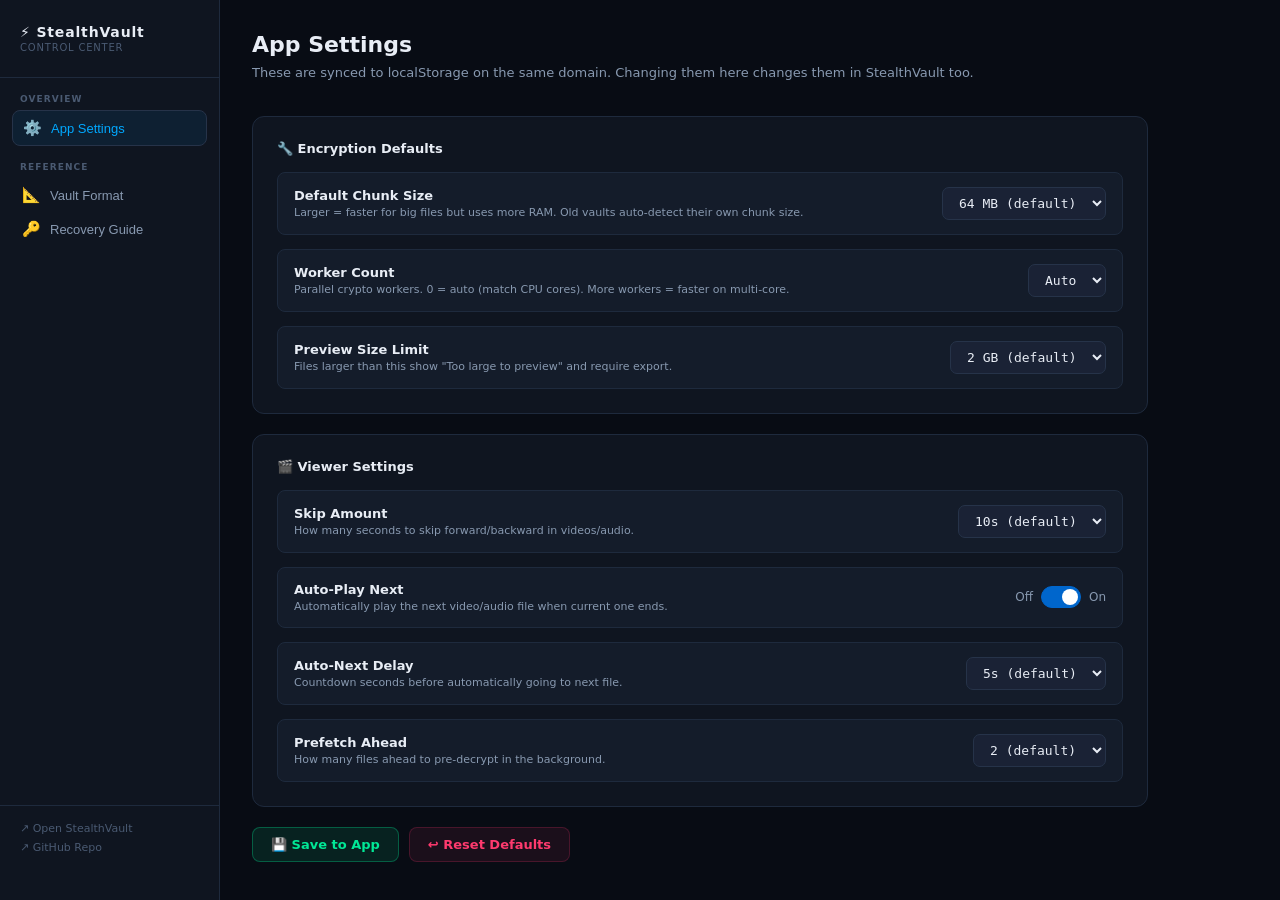
==== commit d1ffaa01: "fix: resolve format bugs, memory issues, and clean up admin" ====
--- a/admin.html
+++ b/admin.html
@@ -1,261 +1,539 @@
 <!DOCTYPE html>
 <html lang="en">
 <head>
-<meta charset="UTF-8" />
-<meta name="viewport" content="width=device-width,initial-scale=1" />
-<meta name="robots" content="noindex" />
-<title>Admin — Control Center</title>
-<style>
-  :root{--bg:#080c14;--surface:#0f1520;--surface2:#141c2a;--surface3:#1a2235;--border:#1e2a3d;--border2:#263349;--text:#e8edf5;--text2:#8899b0;--text3:#4a5a72;--accent:#00a8ff;--adim:rgba(0,168,255,.08);--success:#00e896;--error:#ff3a6e;--warn:#ffb020;--font:Inter,system-ui,sans-serif;--mono:'JetBrains Mono','Fira Code',monospace}
-  *{box-sizing:border-box;margin:0;padding:0}
-  body{background:var(--bg);color:var(--text);font-family:var(--font);min-height:100vh;display:flex}
-  aside{width:220px;flex-shrink:0;background:var(--surface);border-right:1px solid var(--border);padding:22px 12px;position:sticky;top:0;height:100vh;display:flex;flex-direction:column;gap:4px}
-  .brand{padding:0 8px 18px;border-bottom:1px solid var(--border);margin-bottom:10px}.brand b{font-size:14px;letter-spacing:.05em}.brand small{display:block;font-size:10px;color:var(--text3);text-transform:uppercase;letter-spacing:.08em;margin-top:2px}
-  .nav{display:flex;gap:10px;align-items:center;padding:9px 10px;border-radius:8px;border:1px solid transparent;background:none;color:var(--text2);font:500 13px var(--font);cursor:pointer;text-align:left;width:100%}
-  .nav:hover{background:var(--surface2);color:var(--text)}.nav.active{background:var(--adim);color:var(--accent);border-color:var(--border2)}
-  .nav .badge{margin-left:auto;font-size:10px;background:var(--warn);color:#111;border-radius:10px;padding:1px 7px;font-weight:700}
-  aside .foot{margin-top:auto;font-size:11px}aside a{color:var(--text3);text-decoration:none;display:block;margin-top:6px}aside a:hover{color:var(--accent)}
-  main{flex:1;min-width:0;padding:32px 36px 80px;max-width:960px}
-  h1{font-size:24px;margin-bottom:6px}.lead{color:var(--text2);font-size:14px;margin-bottom:22px;line-height:1.6}
-  .card{background:var(--surface);border:1px solid var(--border);border-radius:12px;padding:18px 20px;margin-bottom:16px}
-  .card h2{font-size:13px;text-transform:uppercase;letter-spacing:.08em;color:var(--text3);margin-bottom:14px}
-  .row{display:flex;gap:12px;align-items:center;flex-wrap:wrap}.row.sp{justify-content:space-between}
-  label.f{display:flex;flex-direction:column;gap:5px;font-size:12px;color:var(--text2);flex:1;min-width:160px}
-  input[type=text],input[type=url],input[type=datetime-local],select,textarea{background:var(--surface2);border:1px solid var(--border2);color:var(--text);border-radius:8px;padding:9px 11px;font:13px var(--font);width:100%}
-  textarea{resize:vertical;min-height:84px;line-height:1.5}input:focus,select:focus,textarea:focus{outline:none;border-color:var(--accent)}
-  .grid{display:grid;grid-template-columns:repeat(auto-fit,minmax(170px,1fr));gap:12px}
-  .chk{display:flex;gap:8px;align-items:center;font-size:13px;color:var(--text)}
-  .btn{padding:8px 15px;border-radius:8px;border:1px solid var(--border2);background:var(--surface2);color:var(--text);font:600 12.5px var(--font);cursor:pointer}
-  .btn:hover{border-color:var(--accent)}.btn.pri{background:var(--accent);color:#04101a;border-color:transparent}.btn.dan{color:var(--error)}.btn.sm{padding:5px 10px;font-size:11.5px}
-  .pill{font-size:10px;font-weight:700;letter-spacing:.06em;text-transform:uppercase;padding:2px 9px;border-radius:20px;border:1px solid}
-  .live{color:var(--success);border-color:rgba(0,232,150,.35)}.scheduled{color:var(--accent);border-color:rgba(0,168,255,.4)}.expired,.disabled{color:var(--text3);border-color:var(--border2)}
-  .ann{border-left:3px solid var(--c,var(--accent));padding:12px 14px;background:var(--surface2);border-radius:0 10px 10px 0;margin-bottom:10px}
-  .ann h3{font-size:14px}.ann p{font-size:12.5px;color:var(--text2);margin:5px 0 9px;white-space:pre-wrap;word-break:break-word}.ann .meta{font-size:11px;color:var(--text3);font-family:var(--mono)}
-  .stats{display:grid;grid-template-columns:repeat(4,1fr);gap:10px;margin-bottom:18px}.stat{background:var(--surface);border:1px solid var(--border);border-radius:10px;padding:12px 14px}.stat b{font-size:22px;display:block}.stat span{font-size:11px;color:var(--text3);text-transform:uppercase;letter-spacing:.08em}
-  .msg{font-size:13px;padding:9px 12px;border-radius:8px;margin-bottom:8px;border:1px solid}.msg.err{color:var(--error);border-color:rgba(255,58,110,.35);background:rgba(255,58,110,.06)}.msg.warn{color:var(--warn);border-color:rgba(255,176,32,.35);background:rgba(255,176,32,.06)}.msg.ok{color:var(--success);border-color:rgba(0,232,150,.35);background:rgba(0,232,150,.06)}
-  pre{background:var(--bg);border:1px solid var(--border);border-radius:8px;padding:12px;font:12px/1.6 var(--mono);overflow:auto;max-height:340px;color:var(--text2)}
-  ol.steps{padding-left:20px;font-size:13.5px;line-height:1.9;color:var(--text2)}ol.steps b{color:var(--text)}code{font-family:var(--mono);font-size:12px;background:var(--surface2);padding:1px 6px;border-radius:4px;color:var(--accent)}
-  .kv{display:grid;grid-template-columns:1fr 2fr auto;gap:8px;margin-bottom:8px}.kv.l{grid-template-columns:60px 1fr 2fr auto}
-  #toast{position:fixed;bottom:24px;left:50%;transform:translateX(-50%);background:var(--surface3);border:1px solid var(--border2);padding:10px 20px;border-radius:10px;font-size:13px;opacity:0;pointer-events:none;transition:opacity .2s;z-index:500}#toast.show{opacity:1}
-  @media(max-width:760px){body{flex-direction:column}aside{width:100%;height:auto;position:static;flex-direction:row;flex-wrap:wrap;padding:12px}.brand,aside .foot{display:none}.nav{width:auto}main{padding:20px 16px 80px}.stats{grid-template-columns:repeat(2,1fr)}}
-</style>
+  <meta charset="UTF-8" />
+  <meta name="viewport" content="width=device-width,initial-scale=1" />
+  <title>StealthVault — Control Center</title>
+  <style>
+    :root {
+      --bg:#080c14; --surface:#0f1520; --surface2:#141c2a; --surface3:#1a2235;
+      --border:#1e2a3d; --border2:#263349;
+      --text:#e8edf5; --text2:#8899b0; --text3:#4a5a72;
+      --accent:#00a8ff; --accent2:#0066cc; --adim:rgba(0,168,255,0.08);
+      --success:#00e896; --error:#ff3a6e; --warn:#ffb020; --purple:#7c3aed;
+      --font:'Inter',system-ui,sans-serif; --mono:'JetBrains Mono','Fira Code',monospace;
+      --t:0.18s ease;
+    }
+    * { box-sizing:border-box; margin:0; padding:0; }
+    body { background:var(--bg); color:var(--text); font-family:var(--font); min-height:100vh; display:flex; }
+
+    /* ── Sidebar ── */
+    .sidebar {
+      width:220px; flex-shrink:0; background:var(--surface); border-right:1px solid var(--border);
+      display:flex; flex-direction:column; padding:24px 0; position:sticky; top:0; height:100vh; overflow-y:auto;
+    }
+    .sidebar-logo { padding:0 20px 24px; border-bottom:1px solid var(--border); margin-bottom:16px; }
+    .sidebar-logo .logo-name { font-size:14px; font-weight:800; letter-spacing:0.06em; color:var(--text); }
+    .sidebar-logo .logo-sub  { font-size:10px; color:var(--text3); margin-top:2px; letter-spacing:0.08em; text-transform:uppercase; }
+    .nav-section { padding:0 12px; margin-bottom:8px; }
+    .nav-section-title { font-size:9px; font-weight:700; letter-spacing:0.12em; color:var(--text3); text-transform:uppercase; padding:0 8px; margin-bottom:6px; }
+    .nav-item {
+      display:flex; align-items:center; gap:10px; padding:8px 10px; border-radius:8px;
+      cursor:pointer; font-size:13px; color:var(--text2); transition:all var(--t); text-decoration:none;
+      border:none; background:none; width:100%; text-align:left;
+    }
+    .nav-item:hover { background:var(--surface2); color:var(--text); }
+    .nav-item.active { background:var(--adim); color:var(--accent); border:1px solid var(--border2); }
+    .nav-item .nav-icon { font-size:15px; width:18px; text-align:center; flex-shrink:0; }
+    .sidebar-footer { margin-top:auto; padding:16px 20px; border-top:1px solid var(--border); }
+    .sidebar-footer a { font-size:11px; color:var(--text3); text-decoration:none; display:block; margin-bottom:6px; }
+    .sidebar-footer a:hover { color:var(--accent); }
+
+    /* ── Main content ── */
+    .main { flex:1; overflow-y:auto; }
+    .page { display:none; padding:32px; max-width:960px; }
+    .page.active { display:block; }
+
+    /* ── Page header ── */
+    .page-header { margin-bottom:32px; }
+    .page-header h1 { font-size:22px; font-weight:800; margin-bottom:6px; }
+    .page-header p  { font-size:13px; color:var(--text2); line-height:1.6; }
+
+    /* ── Cards ── */
+    .card { background:var(--surface); border:1px solid var(--border); border-radius:12px; padding:24px; margin-bottom:20px; }
+    .card-title { font-size:13px; font-weight:700; margin-bottom:16px; display:flex; align-items:center; gap:8px; }
+    .card-title .badge { font-size:9px; padding:2px 8px; border-radius:10px; font-weight:700; letter-spacing:0.06em; text-transform:uppercase; }
+    .badge-live    { background:rgba(0,232,150,0.12); color:var(--success); border:1px solid rgba(0,232,150,0.25); }
+    .badge-staging { background:rgba(255,176,32,0.12); color:var(--warn); border:1px solid rgba(255,176,32,0.25); }
+    .badge-info    { background:var(--adim); color:var(--accent); border:1px solid var(--border2); }
+
+    /* ── Stats row ── */
+    .stats-row { display:grid; grid-template-columns:repeat(auto-fill,minmax(160px,1fr)); gap:14px; margin-bottom:20px; }
+    .stat-card {
+      background:var(--surface2); border:1px solid var(--border); border-radius:10px;
+      padding:16px 18px; display:flex; flex-direction:column; gap:4px;
+    }
+    .stat-value { font-size:24px; font-weight:800; font-family:var(--mono); color:var(--text); }
+    .stat-label { font-size:11px; color:var(--text2); font-weight:600; text-transform:uppercase; letter-spacing:0.06em; }
+
+    /* ── Settings grid ── */
+    .settings-grid { display:flex; flex-direction:column; gap:14px; }
+    .setting-row {
+      display:flex; align-items:center; justify-content:space-between; gap:14px;
+      padding:14px 16px; background:var(--surface2); border-radius:8px; border:1px solid var(--border);
+    }
+    .setting-info .setting-name { font-size:13px; font-weight:600; margin-bottom:3px; }
+    .setting-info .setting-desc { font-size:11px; color:var(--text2); }
+    .setting-control { flex-shrink:0; }
+    select.admin-select {
+      padding:7px 12px; border-radius:7px; border:1px solid var(--border2);
+      background:var(--surface3); color:var(--text); font-size:13px; cursor:pointer;
+      font-family:var(--mono); outline:none;
+    }
+    select.admin-select:focus { border-color:var(--accent2); }
+    .toggle-wrap { display:flex; align-items:center; gap:8px; font-size:12px; color:var(--text2); }
+    .toggle {
+      appearance:none; width:40px; height:22px; border-radius:11px;
+      background:var(--surface3); border:1px solid var(--border2); cursor:pointer;
+      position:relative; transition:all 0.2s; flex-shrink:0;
+    }
+    .toggle::after {
+      content:''; position:absolute; width:16px; height:16px; border-radius:50%;
+      background:var(--text2); top:2px; left:2px; transition:all 0.2s;
+    }
+    .toggle:checked { background:var(--accent2); border-color:var(--accent2); }
+    .toggle:checked::after { left:20px; background:#fff; }
+
+    /* ── Button styles ── */
+    .btn { padding:9px 18px; border-radius:8px; border:none; cursor:pointer; font-size:13px; font-weight:600; transition:all var(--t); font-family:var(--font); }
+    .btn-primary { background:var(--surface2); color:var(--text); border:1px solid var(--border2); }
+    .btn-primary:hover { border-color:var(--accent2); color:var(--accent); background:var(--adim); }
+    .btn-success { background:rgba(0,232,150,0.1); color:var(--success); border:1px solid rgba(0,232,150,0.3); }
+    .btn-success:hover { background:rgba(0,232,150,0.2); }
+    .btn-danger  { background:rgba(255,58,110,0.08); color:var(--error); border:1px solid rgba(255,58,110,0.2); }
+    .btn-danger:hover  { background:rgba(255,58,110,0.18); }
+    .btn-accent  { background:var(--accent2); color:#fff; }
+    .btn-accent:hover  { background:var(--accent); }
+    .btn-row { display:flex; gap:10px; flex-wrap:wrap; margin-top:16px; }
+
+    /* ── Release timeline ── */
+    .timeline { display:flex; flex-direction:column; gap:0; }
+    .timeline-item { display:flex; gap:16px; position:relative; padding-bottom:20px; }
+    .timeline-item:last-child { padding-bottom:0; }
+    .timeline-dot {
+      width:10px; height:10px; border-radius:50%; flex-shrink:0; margin-top:5px;
+      border:2px solid var(--border); background:var(--surface3);
+    }
+    .timeline-dot.live    { background:var(--success); border-color:var(--success); box-shadow:0 0 8px var(--success); }
+    .timeline-dot.staging { background:var(--warn); border-color:var(--warn); }
+    .timeline-line { position:absolute; left:4px; top:14px; bottom:0; width:2px; background:var(--border); }
+    .timeline-item:last-child .timeline-line { display:none; }
+    .timeline-content { flex:1; }
+    .timeline-tag { font-size:12px; font-weight:700; font-family:var(--mono); color:var(--text); }
+    .timeline-date { font-size:11px; color:var(--text3); margin-bottom:4px; }
+    .timeline-notes { font-size:12px; color:var(--text2); line-height:1.5; }
+
+    /* ── Workflow cards ── */
+    .workflow-card {
+      background:var(--surface2); border:1px solid var(--border); border-radius:10px;
+      padding:18px 20px; display:flex; align-items:center; gap:16px; margin-bottom:12px;
+    }
+    .workflow-icon { font-size:24px; flex-shrink:0; }
+    .workflow-info { flex:1; }
+    .workflow-info h3 { font-size:13px; font-weight:700; margin-bottom:4px; }
+    .workflow-info p  { font-size:12px; color:var(--text2); line-height:1.4; }
+    .workflow-status { font-size:11px; font-weight:700; padding:4px 10px; border-radius:6px; flex-shrink:0; }
+    .status-auto   { background:rgba(0,232,150,0.1); color:var(--success); }
+    .status-manual { background:rgba(255,176,32,0.1); color:var(--warn); }
+
+    /* ── Format docs ── */
+    .format-block {
+      background:var(--surface3); border:1px solid var(--border); border-radius:8px;
+      padding:16px 18px; font-family:var(--mono); font-size:12px; line-height:1.8;
+      color:var(--text2); overflow-x:auto;
+    }
+    .format-block .hl  { color:var(--accent); }
+    .format-block .ok  { color:var(--success); }
+    .format-block .dim { color:var(--text3); }
+
+    /* ── Table ── */
+    table { width:100%; border-collapse:collapse; font-size:13px; }
+    th { text-align:left; font-size:11px; text-transform:uppercase; letter-spacing:0.08em; color:var(--text3); padding:0 12px 10px; border-bottom:1px solid var(--border); }
+    td { padding:12px; border-bottom:1px solid var(--border); color:var(--text2); vertical-align:top; }
+    td:first-child { color:var(--text); font-weight:600; font-family:var(--mono); font-size:12px; }
+    tr:last-child td { border-bottom:none; }
+
+    /* ── Toast ── */
+    #toast { position:fixed; bottom:24px; right:24px; padding:12px 18px; border-radius:10px; font-size:13px; font-weight:600; opacity:0; transform:translateY(8px); transition:all 0.25s; pointer-events:none; z-index:999; }
+    #toast.show { opacity:1; transform:translateY(0); }
+    #toast.success { background:rgba(0,232,150,0.12); color:var(--success); border:1px solid rgba(0,232,150,0.3); }
+    #toast.error   { background:rgba(255,58,110,0.12); color:var(--error);   border:1px solid rgba(255,58,110,0.3); }
+
+    /* ── Responsive ── */
+    @media(max-width:680px) {
+      .sidebar { width:56px; }
+      .sidebar-logo, .nav-section-title, .nav-item span:not(.nav-icon), .sidebar-footer { display:none; }
+      .nav-item { justify-content:center; padding:10px; }
+      .page { padding:20px 16px; }
+    }
+  </style>
 </head>
 <body>
-<aside>
-  <div class="brand"><b id="brand-name">Admin</b><small>Control Center</small></div>
-  <div id="nav"></div>
-  <div class="foot"><a href="index.html">← Back to app</a><a id="repo-link" href="#" target="_blank" rel="noopener" hidden>Source on GitHub</a></div>
+
+<!-- SIDEBAR -->
+<aside class="sidebar">
+  <div class="sidebar-logo">
+    <div class="logo-name">⚡ StealthVault</div>
+    <div class="logo-sub">Control Center</div>
+  </div>
+
+  <div class="nav-section">
+    <div class="nav-section-title">Overview</div>
+    <button class="nav-item active" data-page="settings">
+      <span class="nav-icon">⚙️</span><span>App Settings</span>
+    </button>
+  </div>
+
+  <div class="nav-section" style="margin-top:8px;">
+    <div class="nav-section-title">Reference</div>
+    <button class="nav-item" data-page="format">
+      <span class="nav-icon">📐</span><span>Vault Format</span>
+    </button>
+    <button class="nav-item" data-page="recovery">
+      <span class="nav-icon">🔑</span><span>Recovery Guide</span>
+    </button>
+  </div>
+
+  <div class="sidebar-footer">
+    <a href="index.html" target="_blank">↗ Open StealthVault</a>
+    <a href="https://github.com/Mohan454522/stealthvault" target="_blank">↗ GitHub Repo</a>
+  </div>
 </aside>
-<main id="page"></main>
+
+<!-- MAIN -->
+<div class="main">
+
+  <!-- ─── APP SETTINGS ─── -->
+  <div class="page active" id="page-settings">
+    <div class="page-header">
+      <h1>App Settings</h1>
+      <p>These are synced to localStorage on the same domain. Changing them here changes them in StealthVault too.</p>
+    </div>
+
+    <div class="card">
+      <div class="card-title">🔧 Encryption Defaults</div>
+      <div class="settings-grid">
+        <div class="setting-row">
+          <div class="setting-info">
+            <div class="setting-name">Default Chunk Size</div>
+            <div class="setting-desc">Larger = faster for big files but uses more RAM. Old vaults auto-detect their own chunk size.</div>
+          </div>
+          <div class="setting-control">
+            <select class="admin-select" id="set-chunk">
+              <option value="16">16 MB</option>
+              <option value="32">32 MB</option>
+              <option value="64" selected>64 MB (default)</option>
+              <option value="128">128 MB</option>
+              <option value="256">256 MB</option>
+            </select>
+          </div>
+        </div>
+        <div class="setting-row">
+          <div class="setting-info">
+            <div class="setting-name">Worker Count</div>
+            <div class="setting-desc">Parallel crypto workers. 0 = auto (match CPU cores). More workers = faster on multi-core.</div>
+          </div>
+          <div class="setting-control">
+            <select class="admin-select" id="set-workers">
+              <option value="0">Auto</option>
+              <option value="2">2</option>
+              <option value="4">4</option>
+              <option value="8">8</option>
+              <option value="16">16</option>
+            </select>
+          </div>
+        </div>
+        <div class="setting-row">
+          <div class="setting-info">
+            <div class="setting-name">Preview Size Limit</div>
+            <div class="setting-desc">Files larger than this show "Too large to preview" and require export.</div>
+          </div>
+          <div class="setting-control">
+            <select class="admin-select" id="set-preview">
+              <option value="512">512 MB</option>
+              <option value="1024">1 GB</option>
+              <option value="2048" selected>2 GB (default)</option>
+              <option value="4096">4 GB</option>
+              <option value="8192">8 GB</option>
+            </select>
+          </div>
+        </div>
+      </div>
+    </div>
+
+    <div class="card">
+      <div class="card-title">🎬 Viewer Settings</div>
+      <div class="settings-grid">
+        <div class="setting-row">
+          <div class="setting-info">
+            <div class="setting-name">Skip Amount</div>
+            <div class="setting-desc">How many seconds to skip forward/backward in videos/audio.</div>
+          </div>
+          <div class="setting-control">
+            <select class="admin-select" id="set-skip">
+              <option value="5">5s</option>
+              <option value="10" selected>10s (default)</option>
+              <option value="15">15s</option>
+              <option value="30">30s</option>
+            </select>
+          </div>
+        </div>
+        <div class="setting-row">
+          <div class="setting-info">
+            <div class="setting-name">Auto-Play Next</div>
+            <div class="setting-desc">Automatically play the next video/audio file when current one ends.</div>
+          </div>
+          <div class="setting-control">
+            <div class="toggle-wrap">
+              <span>Off</span>
+              <input type="checkbox" class="toggle" id="set-autoplay" checked />
+              <span>On</span>
+            </div>
+          </div>
+        </div>
+        <div class="setting-row">
+          <div class="setting-info">
+            <div class="setting-name">Auto-Next Delay</div>
+            <div class="setting-desc">Countdown seconds before automatically going to next file.</div>
+          </div>
+          <div class="setting-control">
+            <select class="admin-select" id="set-delay">
+              <option value="3">3s</option>
+              <option value="5" selected>5s (default)</option>
+              <option value="10">10s</option>
+            </select>
+          </div>
+        </div>
+        <div class="setting-row">
+          <div class="setting-info">
+            <div class="setting-name">Prefetch Ahead</div>
+            <div class="setting-desc">How many files ahead to pre-decrypt in the background.</div>
+          </div>
+          <div class="setting-control">
+            <select class="admin-select" id="set-prefetch">
+              <option value="1">1</option>
+              <option value="2" selected>2 (default)</option>
+              <option value="3">3</option>
+              <option value="5">5</option>
+            </select>
+          </div>
+        </div>
+      </div>
+    </div>
+
+    <div class="btn-row">
+      <button class="btn btn-success" onclick="saveSettings()">💾 Save to App</button>
+      <button class="btn btn-danger"  onclick="resetSettings()">↩ Reset Defaults</button>
+    </div>
+    <p id="settings-save-msg" style="margin-top:12px;font-size:12px;color:var(--success);display:none;">✔ Settings saved — reload StealthVault to apply</p>
+  </div>
+
+
+  <!-- ─── VAULT FORMAT ─── -->
+  <div class="page" id="page-format">
+    <div class="page-header">
+      <h1>Vault Format v6</h1>
+      <p>Complete specification of the StealthVault v6 binary format. Use this to manually recover files if the app is ever unavailable.</p>
+    </div>
+
+    <div class="card">
+      <div class="card-title">📐 Binary Layout</div>
+      <div class="format-block">
+<span class="dim">┌─────────────────────────────────────────────────────┐</span>
+<span class="dim">│</span>  <span class="ok">COVER IMAGE BYTES</span>        <span class="dim">← arbitrary length (any JPEG)</span>
+<span class="dim">├─────────────────────────────────────────────────────┤</span>
+<span class="dim">│</span>  <span class="hl">PAYLOAD HEADER:</span>
+<span class="dim">│</span>    MAGIC       [8 bytes]  <span class="dim">= 53 56 4C 54 00 06 00 00</span>
+<span class="dim">│</span>    SALT        [16 bytes] <span class="dim">= random, per-file</span>
+<span class="dim">│</span>    FILE_COUNT  [4 bytes]  <span class="dim">= uint32 LE</span>
+<span class="dim">│</span>    For each file:
+<span class="dim">│</span>      META_ENC_LEN [4 bytes]  <span class="dim">= uint32 LE</span>
+<span class="dim">│</span>      META_ENC     [N bytes]  <span class="dim">= AES-GCM(IV[12] + JSON + tag[16])</span>
+<span class="dim">│</span>        <span class="dim">JSON = { name, size, mime }</span>
+<span class="dim">├─────────────────────────────────────────────────────┤</span>
+<span class="dim">│</span>  <span class="hl">PAYLOAD DATA:</span>
+<span class="dim">│</span>    For each file, for each chunk:
+<span class="dim">│</span>      CHUNK_ENC_LEN [4 bytes]  <span class="dim">= uint32 LE</span>
+<span class="dim">│</span>      CHUNK_ENC     [N bytes]  <span class="dim">= AES-GCM(IV[12] + data + tag[16])</span>
+<span class="dim">├─────────────────────────────────────────────────────┤</span>
+<span class="dim">│</span>  <span class="hl">TRAILER</span> <span class="dim">(last 20 bytes, always at end of file):</span>
+<span class="dim">│</span>    COVER_SIZE  [8 bytes]  <span class="dim">= uint64 LE (bytes of cover image)</span>
+<span class="dim">│</span>    HEADER_SIZE [4 bytes]  <span class="dim">= uint32 LE (bytes of payload header)</span>
+<span class="dim">│</span>    END_MARKER  [8 bytes]  <span class="dim">= DE AD 56 36 00 00 DE AD</span>
+<span class="dim">└─────────────────────────────────────────────────────┘</span>
+      </div>
+    </div>
+
+    <div class="card">
+      <div class="card-title">🔐 Key Derivation</div>
+      <table>
+        <thead><tr><th>Parameter</th><th>Value</th></tr></thead>
+        <tbody>
+          <tr><td>Algorithm</td><td>PBKDF2-SHA-256</td></tr>
+          <tr><td>Iterations</td><td>310,000 rounds</td></tr>
+          <tr><td>Salt</td><td>16 bytes random per vault file</td></tr>
+          <tr><td>Output</td><td>256-bit AES key</td></tr>
+          <tr><td>Encryption</td><td>AES-256-GCM (authenticated)</td></tr>
+          <tr><td>IV per chunk</td><td>12 bytes random</td></tr>
+          <tr><td>Auth tag</td><td>16 bytes (included in CHUNK_ENC)</td></tr>
+          <tr><td>Standard</td><td>Web Crypto API (SubtleCrypto) — browser-native, no dependencies</td></tr>
+        </tbody>
+      </table>
+    </div>
+
+    <div class="card">
+      <div class="card-title">🔍 How to identify a vault file</div>
+      <div style="font-size:13px;color:var(--text2);line-height:1.7;">
+        <p>The file looks like a normal JPEG. To verify it's a StealthVault v6 file:</p>
+        <ol style="margin:12px 0 0 18px;display:flex;flex-direction:column;gap:8px;">
+          <li>Open the file in a hex editor</li>
+          <li>Read the last 8 bytes → must be <code style="color:var(--accent)">DE AD 56 36 00 00 DE AD</code></li>
+          <li>Read bytes at <code>[fileSize - 20]</code> for 8 bytes → COVER_SIZE</li>
+          <li>Read bytes at <code>[fileSize - 12]</code> for 4 bytes → HEADER_SIZE</li>
+          <li>Jump to <code>[COVER_SIZE]</code> and read 8 bytes → must be <code style="color:var(--accent)">53 56 4C 54 00 06 00 00</code></li>
+        </ol>
+        <p style="margin-top:12px;">If all checks pass: it's a StealthVault v6 file. The cover image is bytes 0 to COVER_SIZE-1.</p>
+      </div>
+    </div>
+  </div>
+
+  <!-- ─── RECOVERY ─── -->
+  <div class="page" id="page-recovery">
+    <div class="page-header">
+      <h1>Recovery Guide</h1>
+      <p>How to recover your files even if StealthVault.codes is down and you only have your vault images.</p>
+    </div>
+
+    <div class="card" style="border-color:rgba(255,176,32,0.3);">
+      <div class="card-title">⚠️ What you need to decrypt a vault</div>
+      <div style="display:grid;grid-template-columns:repeat(auto-fill,minmax(180px,1fr));gap:12px;margin-top:4px;">
+        <div style="background:rgba(0,232,150,0.06);border:1px solid rgba(0,232,150,0.2);border-radius:8px;padding:14px;">
+          <div style="font-size:18px;margin-bottom:6px;">🖼️</div>
+          <div style="font-weight:700;font-size:13px;margin-bottom:4px;">The vault image file(s)</div>
+          <div style="font-size:12px;color:var(--text2);">The JPEG/PNG images you encrypted. Without these, nothing can be done.</div>
+        </div>
+        <div style="background:rgba(0,232,150,0.06);border:1px solid rgba(0,232,150,0.2);border-radius:8px;padding:14px;">
+          <div style="font-size:18px;margin-bottom:6px;">🔑</div>
+          <div style="font-weight:700;font-size:13px;margin-bottom:4px;">Your passphrase</div>
+          <div style="font-size:12px;color:var(--text2);">The password you used at encryption time. Cannot be reset or recovered.</div>
+        </div>
+        <div style="background:rgba(0,168,255,0.06);border:1px solid rgba(0,168,255,0.2);border-radius:8px;padding:14px;">
+          <div style="font-size:18px;margin-bottom:6px;">🌐</div>
+          <div style="font-weight:700;font-size:13px;margin-bottom:4px;">A web browser</div>
+          <div style="font-size:12px;color:var(--text2);">Chrome 89+, Edge 89+, Firefox 90+, Safari 15+. No internet needed if you have the files.</div>
+        </div>
+      </div>
+    </div>
+
+    <div class="card">
+      <div class="card-title">🆘 If the hosted app is unavailable</div>
+      <div style="font-size:13px;color:var(--text2);line-height:1.8;">
+        <strong style="color:var(--text);">Option 1 — Use the source code directly:</strong>
+        <div style="background:var(--surface2);border-radius:8px;padding:12px 14px;margin:8px 0;font-family:var(--mono);font-size:12px;color:var(--accent);">
+          Download the repository ZIP → Extract → Open index.html in your browser
+        </div>
+        <strong style="color:var(--text);">Option 2 — Run locally:</strong>
+        <div style="background:var(--surface2);border-radius:8px;padding:12px 14px;margin:8px 0;font-family:var(--mono);font-size:12px;color:var(--text2);">
+          Open index.html directly in Chrome/Edge. File:// URLs work fine.
+        </div>
+      </div>
+    </div>
+
+    <div class="card">
+      <div class="card-title">📌 What to save (keep this somewhere safe)</div>
+      <div style="background:var(--surface2);border:1px solid var(--warn);border-radius:8px;padding:16px;font-size:13px;color:var(--text2);line-height:1.8;">
+        Save this in a note app, printed paper, or USB drive:
+        <ol style="margin:10px 0 0 18px;display:flex;flex-direction:column;gap:6px;">
+          <li>Your vault images (the encrypted JPEG files)</li>
+          <li>Your passphrase(s) — written down or in a password manager</li>
+          <li>A backup copy of this application's source code (index.html, app.js, etc.)</li>
+          <li>Note: "Open index.html in Chrome. File picker → select vault image → enter passphrase → Unlock."</li>
+        </ol>
+        <div style="margin-top:14px;font-size:12px;color:var(--warn);">
+          ⚠ The encryption key is derived ONLY from your passphrase + the salt stored in the file. There is no recovery key, no backdoor, no server. If you forget your passphrase, the files are gone.
+        </div>
+      </div>
+    </div>
+  </div>
+
+
+
+</div><!-- /main -->
+
 <div id="toast"></div>
 
-<script>window.SV_NO_AUTOSTART = true;</script>
-<script src="site.js?v=1"></script>
 <script>
-'use strict';
-const S = window.SVSite, DRAFT_KEY = 'sv-admin-draft', APP_CFG_KEY = 'sv-config-v1';
-let cfg = S.normalize({}), published = '', dirty = false, page = 'announcements', editing = null;
-
-// ── tiny DOM helper (all text via textContent → no injection) ──
-const h = (tag, p = {}, kids = []) => {
-  const n = document.createElement(tag);
-  for (const [k, v] of Object.entries(p)) {
-    if (k === 'text') n.textContent = v; else if (k === 'class') n.className = v;
-    else if (k.startsWith('on')) n.addEventListener(k.slice(2), v);
-    else if (k === 'value') n.value = v; else if (k === 'checked') n.checked = !!v;
-    else if (v !== false && v != null) n.setAttribute(k, v === true ? '' : v);
+  // ── Navigation ──
+  document.querySelectorAll('.nav-item[data-page]').forEach(btn => {
+    btn.addEventListener('click', () => {
+      document.querySelectorAll('.nav-item').forEach(b => b.classList.remove('active'));
+      document.querySelectorAll('.page').forEach(p => p.classList.remove('active'));
+      btn.classList.add('active');
+      document.getElementById('page-' + btn.dataset.page).classList.add('active');
+    });
+  });
+
+  // ── localStorage CONFIG key (same as app.js) ──
+  const CONFIG_KEY = 'sv-config-v1';
+  const DEFAULTS = { chunkSizeMB:64, workerCount:0, skipSeconds:10, autoPlayNext:true, autoPlayDelay:5, prefetchAhead:2, previewLimitMB:2048 };
+
+  function loadCfg() {
+    try { return { ...DEFAULTS, ...JSON.parse(localStorage.getItem(CONFIG_KEY) || '{}') }; }
+    catch { return { ...DEFAULTS }; }
   }
-  (Array.isArray(kids) ? kids : [kids]).forEach(c => c != null && n.append(c));
-  return n;
-};
-function toast(m) { const t = document.getElementById('toast'); t.textContent = m; t.classList.add('show'); clearTimeout(toast._t); toast._t = setTimeout(() => t.classList.remove('show'), 2600); }
-const uid = () => 'a-' + Date.now().toString(36) + Math.random().toString(36).slice(2, 5);
-const toLocal = iso => { const d = new Date(iso); if (!iso || isNaN(d)) return ''; const p = n => String(n).padStart(2, '0'); return `${d.getFullYear()}-${p(d.getMonth()+1)}-${p(d.getDate())}T${p(d.getHours())}:${p(d.getMinutes())}`; };
-const fromLocal = v => { const d = new Date(v); return v && !isNaN(d) ? d.toISOString() : ''; };
-const json = () => JSON.stringify(cfg, null, 2);
-
-// ── draft persistence ──
-function touch() { dirty = json() !== published; try { localStorage.setItem(DRAFT_KEY, json()); } catch {} renderNav(); }
-function loadDraft() { try { const d = localStorage.getItem(DRAFT_KEY); if (d) { cfg = S.normalize(JSON.parse(d)); return true; } } catch {} return false; }
-
-// ── navigation ──
-const PAGES = [['announcements', '📣', 'Announcements'], ['site', '⚙️', 'Site & defaults'], ['publish', '🚀', 'Publish'], ['browser', '🖥️', 'This browser']];
-function renderNav() {
-  const nav = document.getElementById('nav'); nav.textContent = '';
-  PAGES.forEach(([id, ic, label]) => nav.append(h('button', { class: 'nav' + (page === id ? ' active' : ''), onclick: () => go(id) },
-    [h('span', { text: ic }), h('span', { text: label }), id === 'publish' && dirty ? h('span', { class: 'badge', text: 'unsaved' }) : null])));
-  document.getElementById('brand-name').textContent = cfg.app.name + ' Admin';
-  const repo = document.getElementById('repo-link');
-  if (cfg.app.repo) { repo.href = 'https://github.com/' + cfg.app.repo; repo.hidden = false; } else repo.hidden = true;
-}
-function go(p) { page = p; editing = null; render(); }
-function render() { renderNav(); const m = document.getElementById('page'); m.textContent = ''; ({ announcements: pageAnn, site: pageSite, publish: pagePublish, browser: pageBrowser })[page](m); }
-
-// ═══ ANNOUNCEMENTS ═══
-function pageAnn(m) {
-  m.append(h('h1', { text: 'Announcements' }), h('p', { class: 'lead', text: 'Pop-ups and banners shown to everyone who opens the app. Each one appears once per person (unless you "re-show" it), only inside its schedule, and updates live without a reload (within ~5 minutes).' }));
-  if (editing) return annForm(m);
-  const count = s => cfg.announcements.filter(a => S.statusOf(a) === s).length;
-  m.append(h('div', { class: 'stats' }, ['live', 'scheduled', 'expired', 'disabled'].map(s => h('div', { class: 'stat' }, [h('b', { text: count(s) }), h('span', { text: s })]))));
-  m.append(h('div', { class: 'row', style: 'margin-bottom:14px' }, [h('button', { class: 'btn pri', text: '+ New announcement', onclick: () => { editing = { id: uid(), enabled: true, type: 'info', style: 'popup', title: '', message: '', linkText: '', linkUrl: '', startsAt: '', endsAt: '', dismissible: true, _new: true }; render(); } })]));
-  if (!cfg.announcements.length) m.append(h('div', { class: 'card' }, h('p', { class: 'lead', style: 'margin:0', text: 'No announcements yet.' })));
-  cfg.announcements.forEach((a, i) => {
-    const st = S.statusOf(a), t = S.TYPES[a.type];
-    const when = [a.startsAt && 'from ' + new Date(a.startsAt).toLocaleString(), a.endsAt && 'until ' + new Date(a.endsAt).toLocaleString()].filter(Boolean).join(' · ') || 'always';
-    const card = h('div', { class: 'ann' }, [
-      h('div', { class: 'row sp' }, [h('h3', { text: t.icon + ' ' + (a.title || '(no title)') }), h('span', { class: 'pill ' + st, text: st })]),
-      h('p', { text: a.message || '(no message)' }),
-      h('div', { class: 'meta', text: `${a.style} · ${a.type} · ${when} · id ${a.id}` }),
-      h('div', { class: 'row', style: 'margin-top:10px' }, [
-        h('button', { class: 'btn sm', text: 'Edit', onclick: () => { editing = { ...a }; render(); } }),
-        h('button', { class: 'btn sm', text: 'Preview', onclick: () => S.showPopup(a, { preview: true }) }),
-        h('button', { class: 'btn sm', text: a.enabled ? 'Disable' : 'Enable', onclick: () => { a.enabled = !a.enabled; touch(); render(); } }),
-        h('button', { class: 'btn sm', text: 'Re-show to everyone', title: 'Gives it a new id so people who dismissed it see it again', onclick: () => { a.id = uid(); touch(); render(); toast('New id — everyone will see it again'); } }),
-        h('button', { class: 'btn sm', text: 'Duplicate', onclick: () => { cfg.announcements.splice(i + 1, 0, { ...a, id: uid(), title: a.title + ' (copy)', enabled: false }); touch(); render(); } }),
-        h('button', { class: 'btn sm dan', text: 'Delete', onclick: () => { if (confirm('Delete this announcement?')) { cfg.announcements.splice(i, 1); touch(); render(); } } }),
-      ]),
-    ]);
-    card.style.setProperty('--c', { info: '#00a8ff', success: '#00e896', warning: '#ffb020', critical: '#ff3a6e' }[a.type]);
-    m.append(card);
-  });
-}
-function annForm(m) {
-  const e = editing, bind = (k, tr = v => v) => ev => { e[k] = tr(ev.target.type === 'checkbox' ? ev.target.checked : ev.target.value); };
-  const sel = (k, opts) => h('select', { onchange: bind(k) }, opts.map(([v, l]) => h('option', { value: v, text: l, ...(e[k] === v ? { selected: true } : {}) })));
-  m.append(h('div', { class: 'card' }, [
-    h('h2', { text: e._new ? 'New announcement' : 'Edit announcement' }),
-    h('div', { class: 'grid', style: 'margin-bottom:12px' }, [
-      h('label', { class: 'f' }, ['Type', sel('type', [['info', 'ℹ️ Info'], ['success', '✅ Success'], ['warning', '⚠️ Warning'], ['critical', '🚨 Critical']])]),
-      h('label', { class: 'f' }, ['Display as', sel('style', [['popup', 'Pop-up (modal, once)'], ['banner', 'Banner (top strip)']])]),
-    ]),
-    h('label', { class: 'f', style: 'margin-bottom:12px' }, ['Title', h('input', { type: 'text', maxlength: 120, value: e.title, oninput: bind('title') })]),
-    h('label', { class: 'f', style: 'margin-bottom:12px' }, ['Message', h('textarea', { maxlength: 1200, oninput: bind('message'), text: e.message })]),
-    h('div', { class: 'grid', style: 'margin-bottom:12px' }, [
-      h('label', { class: 'f' }, ['Button / link text (optional)', h('input', { type: 'text', maxlength: 60, value: e.linkText, oninput: bind('linkText') })]),
-      h('label', { class: 'f' }, ['Link URL (https://… optional)', h('input', { type: 'url', value: e.linkUrl, oninput: bind('linkUrl') })]),
-      h('label', { class: 'f' }, ['Show from (your local time)', h('input', { type: 'datetime-local', value: toLocal(e.startsAt), onchange: ev => { e.startsAt = fromLocal(ev.target.value); } })]),
-      h('label', { class: 'f' }, ['Hide after', h('input', { type: 'datetime-local', value: toLocal(e.endsAt), onchange: ev => { e.endsAt = fromLocal(ev.target.value); } })]),
-    ]),
-    h('div', { class: 'row', style: 'margin-bottom:16px' }, [
-      h('label', { class: 'chk' }, [h('input', { type: 'checkbox', checked: e.enabled, onchange: bind('enabled') }), 'Enabled']),
-      h('label', { class: 'chk' }, [h('input', { type: 'checkbox', checked: e.dismissible, onchange: bind('dismissible') }), 'Banner can be closed (pop-ups can always be closed)']),
-    ]),
-    h('div', { class: 'row' }, [
-      h('button', { class: 'btn pri', text: 'Save to draft', onclick: () => {
-        if (!e.title.trim() && !e.message.trim()) return toast('Add a title or a message');
-        const { _new, ...clean } = e, i = cfg.announcements.findIndex(a => a.id === clean.id);
-        i >= 0 ? (cfg.announcements[i] = clean) : cfg.announcements.unshift(clean);
-        editing = null; touch(); render(); toast('Saved to draft — go to Publish to deploy');
-      } }),
-      h('button', { class: 'btn', text: 'Preview', onclick: () => S.showPopup(S.normalize({ announcements: [e] }).announcements[0], { preview: true }) }),
-      h('button', { class: 'btn', text: 'Cancel', onclick: () => { editing = null; render(); } }),
-    ]),
-  ]));
-}
-
-// ═══ SITE & DEFAULTS ═══
-const DEF_FIELDS = [
-  ['chunkSizeMB', 'Chunk size for new vaults', [16, 32, 64, 128, 256], v => v + ' MB'],
-  ['workerCount', 'Crypto workers', [0, 1, 2, 4, 6, 8], v => v === 0 ? 'Auto' : v],
-  ['skipSeconds', 'Skip step', [5, 10, 15, 30], v => v + ' s'],
-  ['autoPlayDelay', 'Auto-next countdown', [0, 3, 5, 10], v => v === 0 ? 'Instant' : v + ' s'],
-  ['prefetchAhead', 'Prefetch ahead', [0, 1, 2, 3, 4], v => v],
-  ['previewLimitMB', 'Preview size limit', [512, 1024, 2048, 4096], v => v >= 1024 ? v / 1024 + ' GB' : v + ' MB'],
-];
-function pageSite(m) {
-  m.append(h('h1', { text: 'Site & defaults' }), h('p', { class: 'lead', text: 'Everything here is written to config.json and read by the app at load time — nothing is hard-coded in the pages. Default settings only apply to people who have not changed that setting themselves.' }));
-  const a = cfg.app;
-  const inp = (label, get, set, ph = '') => h('label', { class: 'f' }, [label, h('input', { type: 'text', value: get(), placeholder: ph, oninput: ev => { set(ev.target.value); touch(); } })]);
-  m.append(h('div', { class: 'card' }, [h('h2', { text: 'App identity' }), h('div', { class: 'grid' }, [
-    inp('Name', () => a.name, v => a.name = v), inp('Logo (white part)', () => a.logoMain, v => a.logoMain = v), inp('Logo (accent part)', () => a.logoAccent, v => a.logoAccent = v),
-    inp('Version', () => a.version, v => a.version = v, 'v6.0.0'), inp('GitHub repo', () => a.repo, v => a.repo = v, 'owner/name')])]));
-  const dom = h('div'); const drawDom = () => { dom.textContent = '';
-    Object.entries(a.domains).forEach(([k, v]) => dom.append(h('div', { class: 'kv', style: 'grid-template-columns:1fr 2fr auto' }, [
-      h('input', { type: 'text', value: k, onchange: ev => { const nk = ev.target.value.trim(); if (nk && nk !== k) { const o = {}; for (const [kk, vv] of Object.entries(a.domains)) o[kk === k ? nk : kk] = vv; a.domains = o; touch(); drawDom(); } } }),
-      h('input', { type: 'text', value: v, oninput: ev => { a.domains[k] = ev.target.value; touch(); } }),
-      h('button', { class: 'btn sm dan', text: '✕', onclick: () => { delete a.domains[k]; touch(); drawDom(); } })]))); };
-  drawDom();
-  m.append(h('div', { class: 'card' }, [h('h2', { text: 'Domains / environments' }), dom, h('button', { class: 'btn sm', text: '+ Add', onclick: () => { let n = 'Environment', i = 1; while (n in a.domains) n = 'Environment ' + ++i; a.domains[n] = ''; touch(); drawDom(); } })]));
-
-  const d = cfg.defaults, ctl = h('div', { class: 'grid' });
-  DEF_FIELDS.forEach(([k, label, opts, fmt]) => {
-    const cur = Number(d[k] ?? opts[2]); const all = opts.includes(cur) ? opts : [...opts, cur].sort((x, y) => x - y);
-    ctl.append(h('label', { class: 'f' }, [label, h('select', { onchange: ev => { d[k] = Number(ev.target.value); touch(); } }, all.map(o => h('option', { value: o, text: fmt(o), ...(o === cur ? { selected: true } : {}) })))]));
-  });
-  ctl.append(h('label', { class: 'chk', style: 'align-self:end;padding-bottom:9px' }, [h('input', { type: 'checkbox', checked: d.autoPlayNext !== false, onchange: ev => { d.autoPlayNext = ev.target.checked; touch(); } }), 'Auto-play next']));
-  m.append(h('div', { class: 'card' }, [h('h2', { text: 'Default app settings' }), ctl]));
-
-  const lk = h('div'); const drawLk = () => { lk.textContent = '';
-    cfg.links.forEach((l, i) => lk.append(h('div', { class: 'kv l' }, [
-      h('input', { type: 'text', value: l.icon, maxlength: 4, oninput: ev => { l.icon = ev.target.value; touch(); } }),
-      h('input', { type: 'text', value: l.label, placeholder: 'Label', oninput: ev => { l.label = ev.target.value; touch(); } }),
-      h('input', { type: 'text', value: l.url, placeholder: 'https://… or file path', oninput: ev => { l.url = ev.target.value; touch(); } }),
-      h('button', { class: 'btn sm dan', text: '✕', onclick: () => { cfg.links.splice(i, 1); touch(); drawLk(); } })]))); };
-  drawLk();
-  m.append(h('div', { class: 'card' }, [h('h2', { text: 'App menu links' }), lk, h('button', { class: 'btn sm', text: '+ Add link', onclick: () => { cfg.links.push({ icon: '🔗', label: '', url: '' }); touch(); drawLk(); } })]));
-}
-
-// ═══ PUBLISH ═══
-function validate() {
-  const out = [], ids = new Set(), bad = u => u && !S.safeUrl(u);
-  cfg.announcements.forEach((a, i) => { const n = `Announcement ${i + 1} (${a.title || 'untitled'})`;
-    if (!a.title.trim() && !a.message.trim()) out.push(['err', n + ': needs a title or message']);
-    if (ids.has(a.id)) out.push(['err', n + ': duplicate id ' + a.id]); ids.add(a.id);
-    if (bad(a.linkUrl)) out.push(['err', n + ': link must be http(s)://…']);
-    if (a.linkUrl && !a.linkText) out.push(['warn', n + ': link has no button text (will say "Learn more")']);
-    if (a.startsAt && a.endsAt && Date.parse(a.endsAt) <= Date.parse(a.startsAt)) out.push(['err', n + ': ends before it starts']);
-    if (a.endsAt && Date.parse(a.endsAt) < Date.now() && a.enabled) out.push(['warn', n + ': already expired']);
-    if (a.style === 'popup' && a.type === 'critical' && !a.endsAt) out.push(['warn', n + ': critical pop-up with no end date']); });
-  cfg.links.forEach((l, i) => { if (!l.label.trim() || !l.url.trim()) out.push(['err', `Menu link ${i + 1}: label and URL are required`]); });
-  if (!cfg.app.name.trim()) out.push(['err', 'App name is empty']);
-  const live = cfg.announcements.filter(a => S.statusOf(a) === 'live' && a.style === 'popup').length;
-  if (live > 2) out.push(['warn', `${live} pop-ups are live at once — users see them one after another`]);
-  return out;
-}
-function pagePublish(m) {
-  m.append(h('h1', { text: 'Publish' }), h('p', { class: 'lead', text: 'This page edits a draft in your browser. Nothing goes live until config.json is deployed with the site.' }));
-  const v = validate(), errs = v.filter(x => x[0] === 'err').length;
-  const box = h('div', { class: 'card' }, [h('h2', { text: 'Checks' })]);
-  if (!v.length) box.append(h('div', { class: 'msg ok', text: '✔ No problems found' }));
-  v.forEach(([t, msg]) => box.append(h('div', { class: 'msg ' + t, text: (t === 'err' ? '✖ ' : '⚠ ') + msg })));
-  m.append(box);
-  m.append(h('div', { class: 'card' }, [h('h2', { text: 'config.json' }), h('div', { class: 'row', style: 'margin-bottom:12px' }, [
-    h('button', { class: 'btn pri', text: '⬇ Download config.json', onclick: () => { if (errs && !confirm(errs + ' error(s) found. Download anyway?')) return;
-      const a = h('a', { href: URL.createObjectURL(new Blob([json() + '\n'], { type: 'application/json' })), download: 'config.json' }); document.body.append(a); a.click(); a.remove(); published = json(); touch(); toast('Downloaded — replace config.json in your repo'); } }),
-    h('button', { class: 'btn', text: 'Copy', onclick: () => navigator.clipboard.writeText(json()).then(() => toast('Copied'), () => toast('Copy failed — select the text manually')) }),
-    h('button', { class: 'btn', text: '↻ Load live config', onclick: async () => { if (dirty && !confirm('Replace your unsaved draft with the live version?')) return; const c = await S.fetchConfig(); if (!c) return toast('Could not load config.json from this site'); cfg = c; published = json(); touch(); render(); toast('Loaded live config'); } }),
-    h('label', { class: 'btn', text: 'Import file…' , style: 'cursor:pointer' }, h('input', { type: 'file', accept: '.json,application/json', hidden: true, onchange: async ev => { try { cfg = S.normalize(JSON.parse(await ev.target.files[0].text())); touch(); render(); toast('Imported'); } catch { toast('That file is not valid JSON'); } } })),
-  ]), h('pre', { text: json() })]));
-  m.append(h('div', { class: 'card' }, [h('h2', { text: 'How to go live' }), h('ol', { class: 'steps' }, [
-    h('li', {}, [h('b', { text: 'Download' }), ' config.json above.']),
-    h('li', {}, ['Replace ', h('code', { text: 'config.json' }), ' in the root of your repo (next to ', h('code', { text: 'index.html' }), ') and commit.']),
-    h('li', {}, ['Your host (Cloudflare Pages) redeploys in about 30 s — no code change needed.']),
-    h('li', {}, ['Visitors get the announcement the next time they open the app, or within ~5 minutes if it is already open.']),
-    h('li', {}, ['To test first: commit to your staging branch, check it there, then promote.']),
-  ])]));
-  m.append(h('div', { class: 'card' }, [h('h2', { text: 'Who can open this page?' }), h('p', { class: 'lead', style: 'margin:0', text: 'Anyone who knows the URL can open it, but it cannot publish anything: it only produces a file that you commit yourself. If you would rather hide it, put /admin.html behind Cloudflare Access (Zero Trust → Access → Applications). A separate domain is not needed.' })]));
-}
-
-// ═══ THIS BROWSER ═══
-function pageBrowser(m) {
-  m.append(h('h1', { text: 'This browser' }), h('p', { class: 'lead', text: 'What is stored locally for the app on this device. Useful for testing how announcements look to a first-time visitor.' }));
-  let own = '(none — using site defaults)'; try { const r = localStorage.getItem(APP_CFG_KEY); if (r && r !== '{}') own = JSON.stringify(JSON.parse(r), null, 2); } catch {}
-  m.append(h('div', { class: 'card' }, [h('h2', { text: 'Settings changed by the user here' }), h('pre', { text: own }), h('div', { class: 'row', style: 'margin-top:12px' }, [
-    h('button', { class: 'btn dan', text: 'Reset to site defaults', onclick: () => { try { localStorage.removeItem(APP_CFG_KEY); } catch {} render(); toast('Reset'); } })])]));
-  const dis = S.getDismissed();
-  m.append(h('div', { class: 'card' }, [h('h2', { text: `Dismissed announcements (${dis.length})` }), h('pre', { text: dis.length ? dis.join('\n') : '(none)' }), h('div', { class: 'row', style: 'margin-top:12px' }, [
-    h('button', { class: 'btn', text: 'Forget all (show them again)', onclick: () => { S.clearDismissed(); render(); toast('Cleared'); } })])]));
-  m.append(h('div', { class: 'card' }, [h('h2', { text: 'Draft' }), h('div', { class: 'row' }, [
-    h('button', { class: 'btn dan', text: 'Discard draft & reload live config', onclick: async () => { if (!confirm('Discard your unsaved draft?')) return; try { localStorage.removeItem(DRAFT_KEY); } catch {} const c = await S.fetchConfig(); cfg = c || S.normalize({}); published = json(); dirty = false; render(); toast('Draft discarded'); } })])]));
-}
-
-window.addEventListener('beforeunload', e => { if (dirty) { e.preventDefault(); e.returnValue = ''; } });
-(async () => {
-  const live = await S.fetchConfig();
-  published = live ? JSON.stringify(live, null, 2) : '';
-  if (!loadDraft() && live) cfg = live;
-  dirty = json() !== published; render();
-})();
+  function saveCfg(cfg) { localStorage.setItem(CONFIG_KEY, JSON.stringify(cfg)); }
+
+  function syncUI() {
+    const c = loadCfg();
+    // Settings selects
+    document.getElementById('set-chunk').value    = c.chunkSizeMB;
+    document.getElementById('set-workers').value  = c.workerCount;
+    document.getElementById('set-skip').value     = c.skipSeconds;
+    document.getElementById('set-autoplay').checked = c.autoPlayNext;
+    document.getElementById('set-delay').value    = c.autoPlayDelay;
+    document.getElementById('set-preview').value  = c.previewLimitMB;
+  }
+
+  function saveSettings() {
+    const cfg = loadCfg();
+    cfg.chunkSizeMB    = Number(document.getElementById('set-chunk').value);
+    cfg.workerCount    = Number(document.getElementById('set-workers').value);
+    cfg.skipSeconds    = Number(document.getElementById('set-skip').value);
+    cfg.autoPlayNext   = document.getElementById('set-autoplay').checked;
+    cfg.autoPlayDelay  = Number(document.getElementById('set-delay').value);
+    cfg.previewLimitMB = Number(document.getElementById('set-preview').value);
+    saveCfg(cfg);
+    syncUI();
+    document.getElementById('settings-save-msg').style.display = 'block';
+    toast('✔ Settings saved to app!', 'success');
+  }
+
+  function resetSettings() {
+    saveCfg({ ...DEFAULTS });
+    syncUI();
+    toast('↩ Settings reset to defaults', 'success');
+  }
+
+  function clearAllConfig() {
+    if (!confirm('Clear all StealthVault settings from this browser? (vaults will NOT be affected)')) return;
+    localStorage.removeItem(CONFIG_KEY);
+    localStorage.removeItem('sv-last-tab');
+    syncUI();
+    toast('🗑 Config cleared', 'success');
+  }
+
+  // ── Toast ──
+  let _toastTimer;
+  function toast(msg, type='success') {
+    const el = document.getElementById('toast');
+    el.textContent = msg; el.className = `show ${type}`;
+    clearTimeout(_toastTimer);
+    _toastTimer = setTimeout(() => el.classList.remove('show'), 3000);
+  }
+
+  syncUI();
+
+
 </script>
 </body>
 </html>
